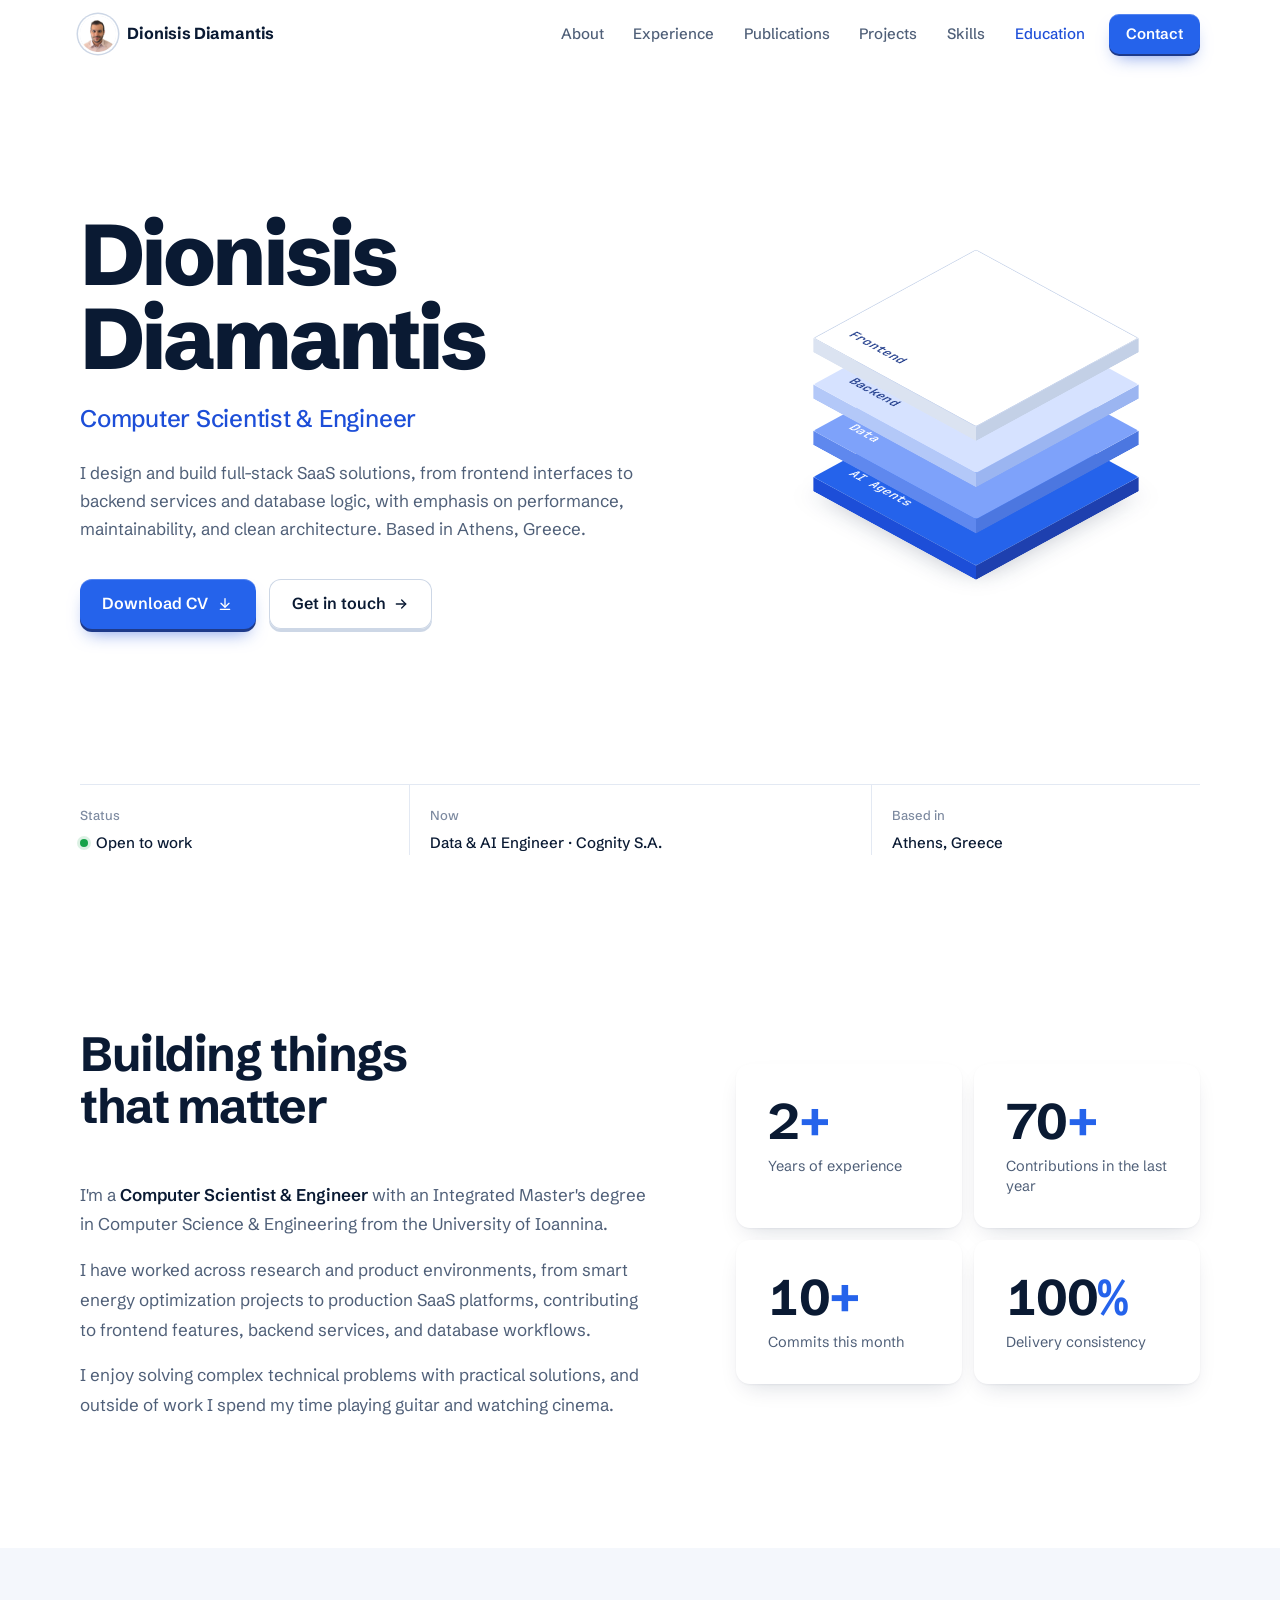
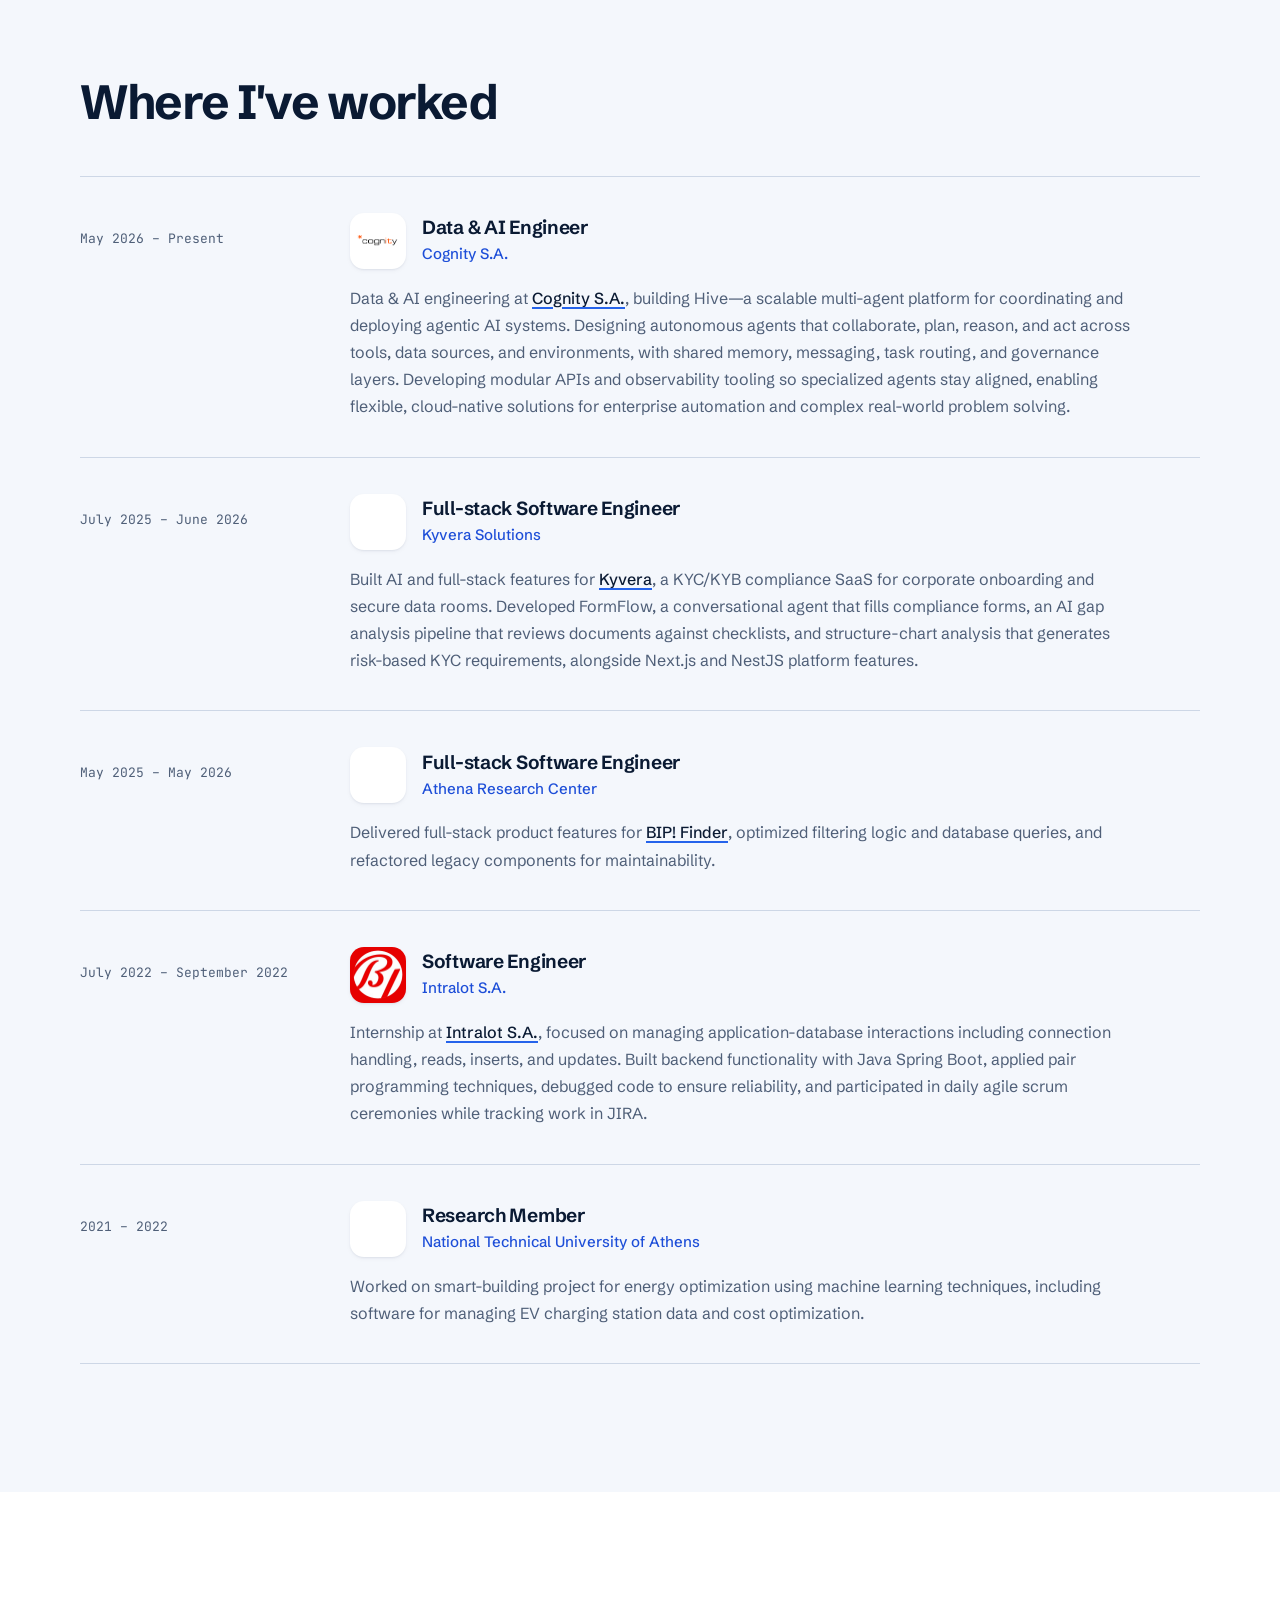
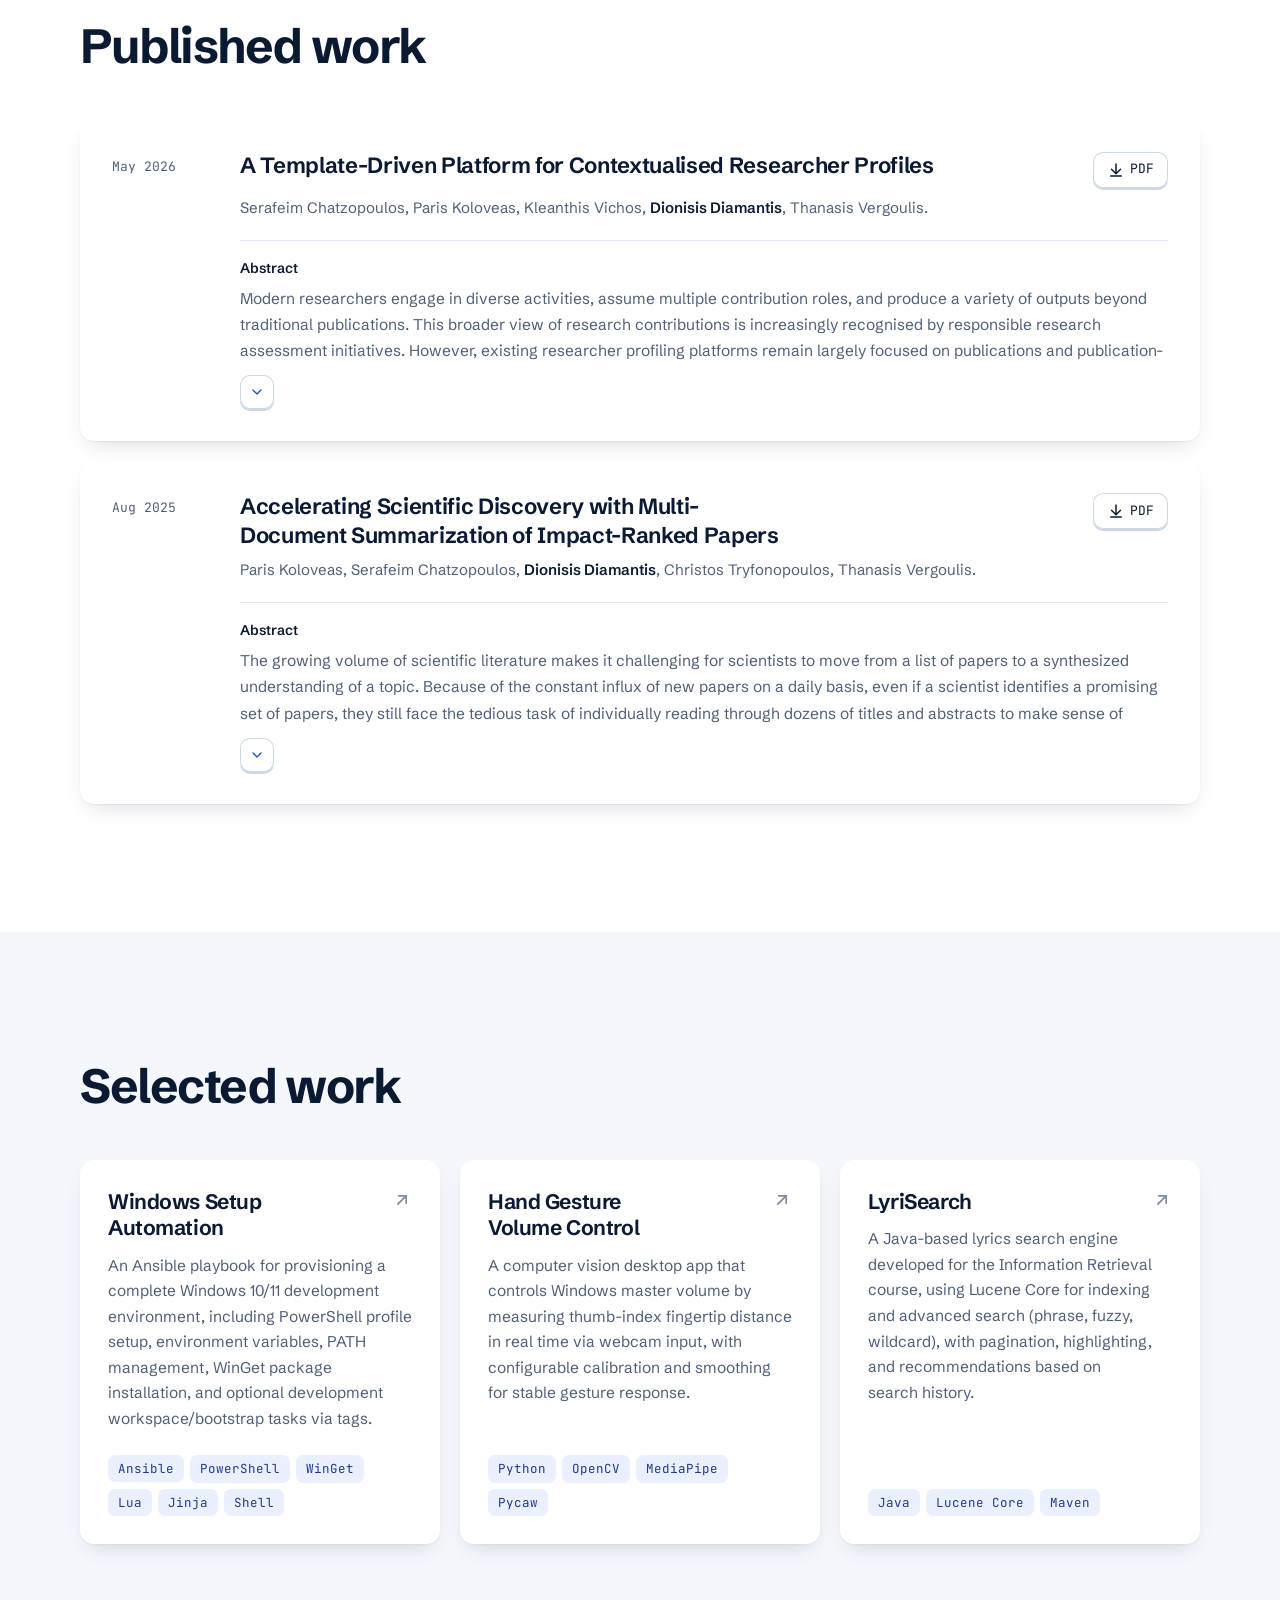
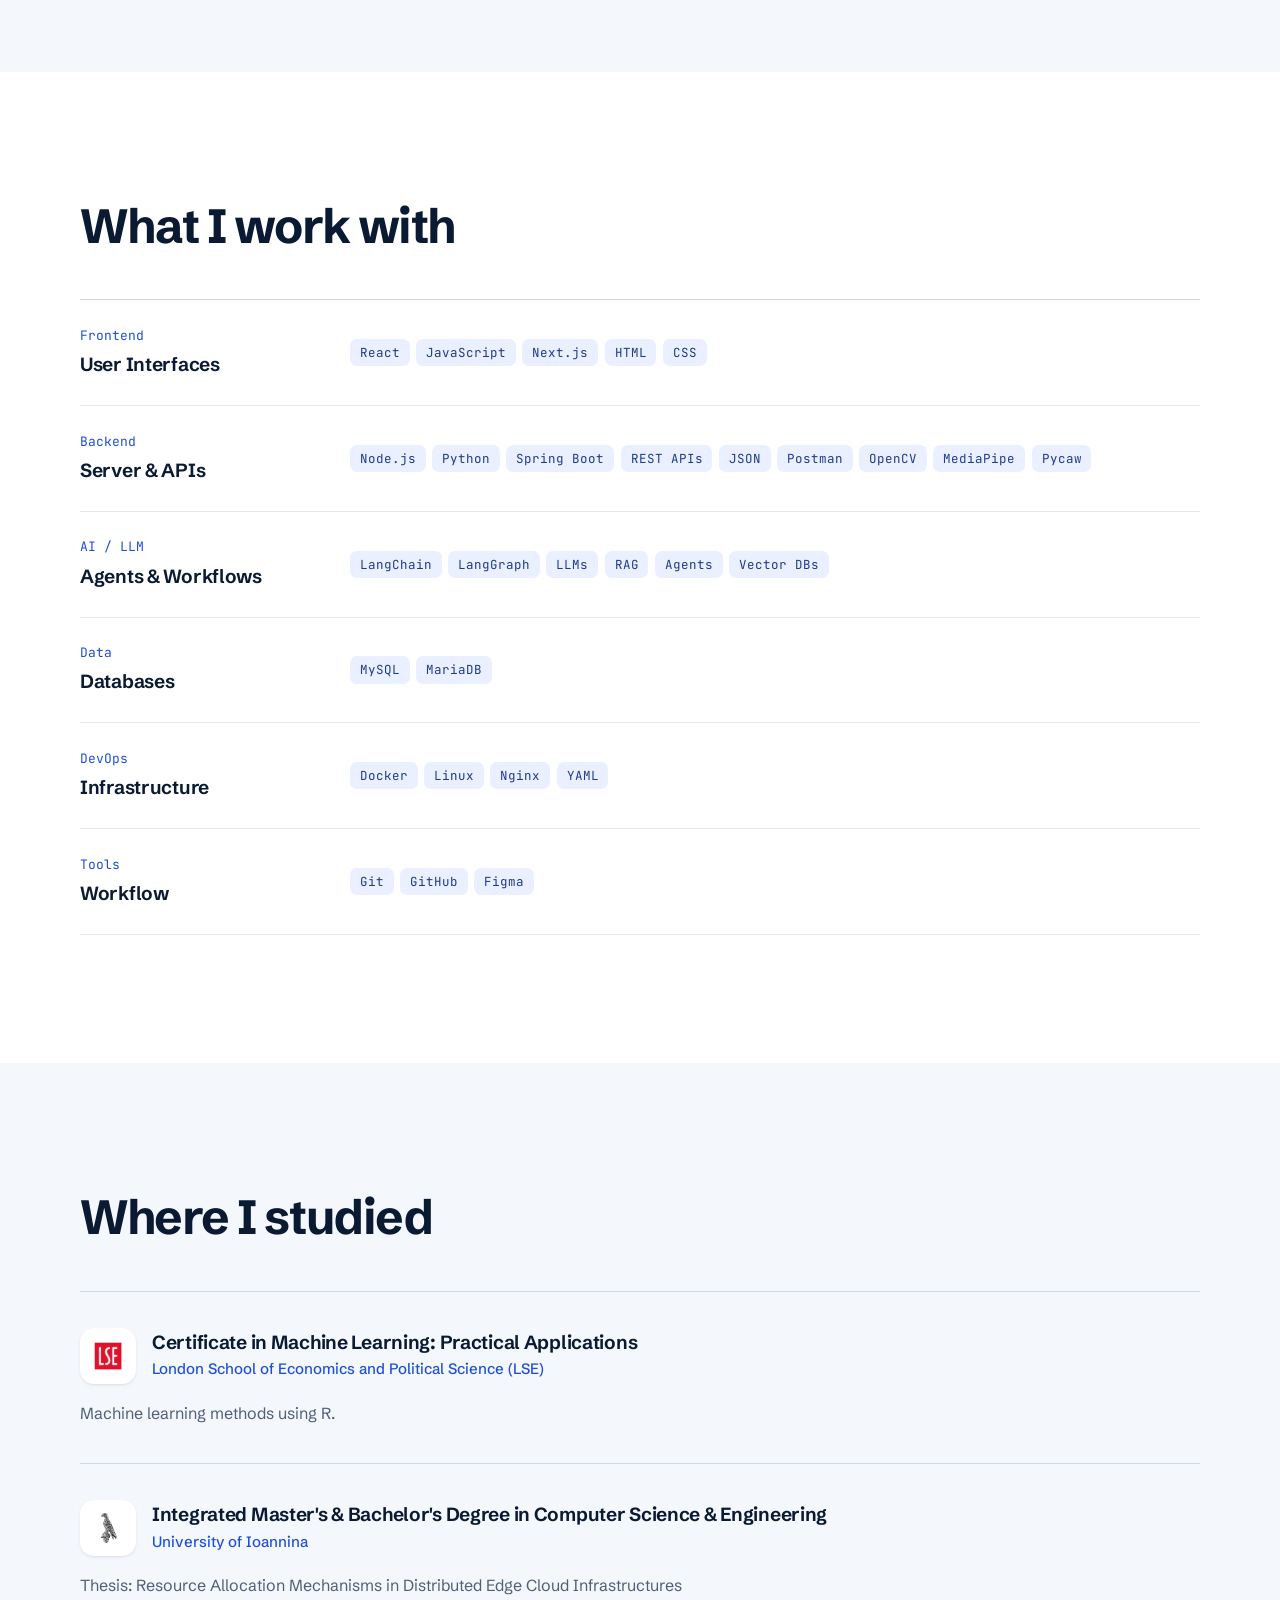
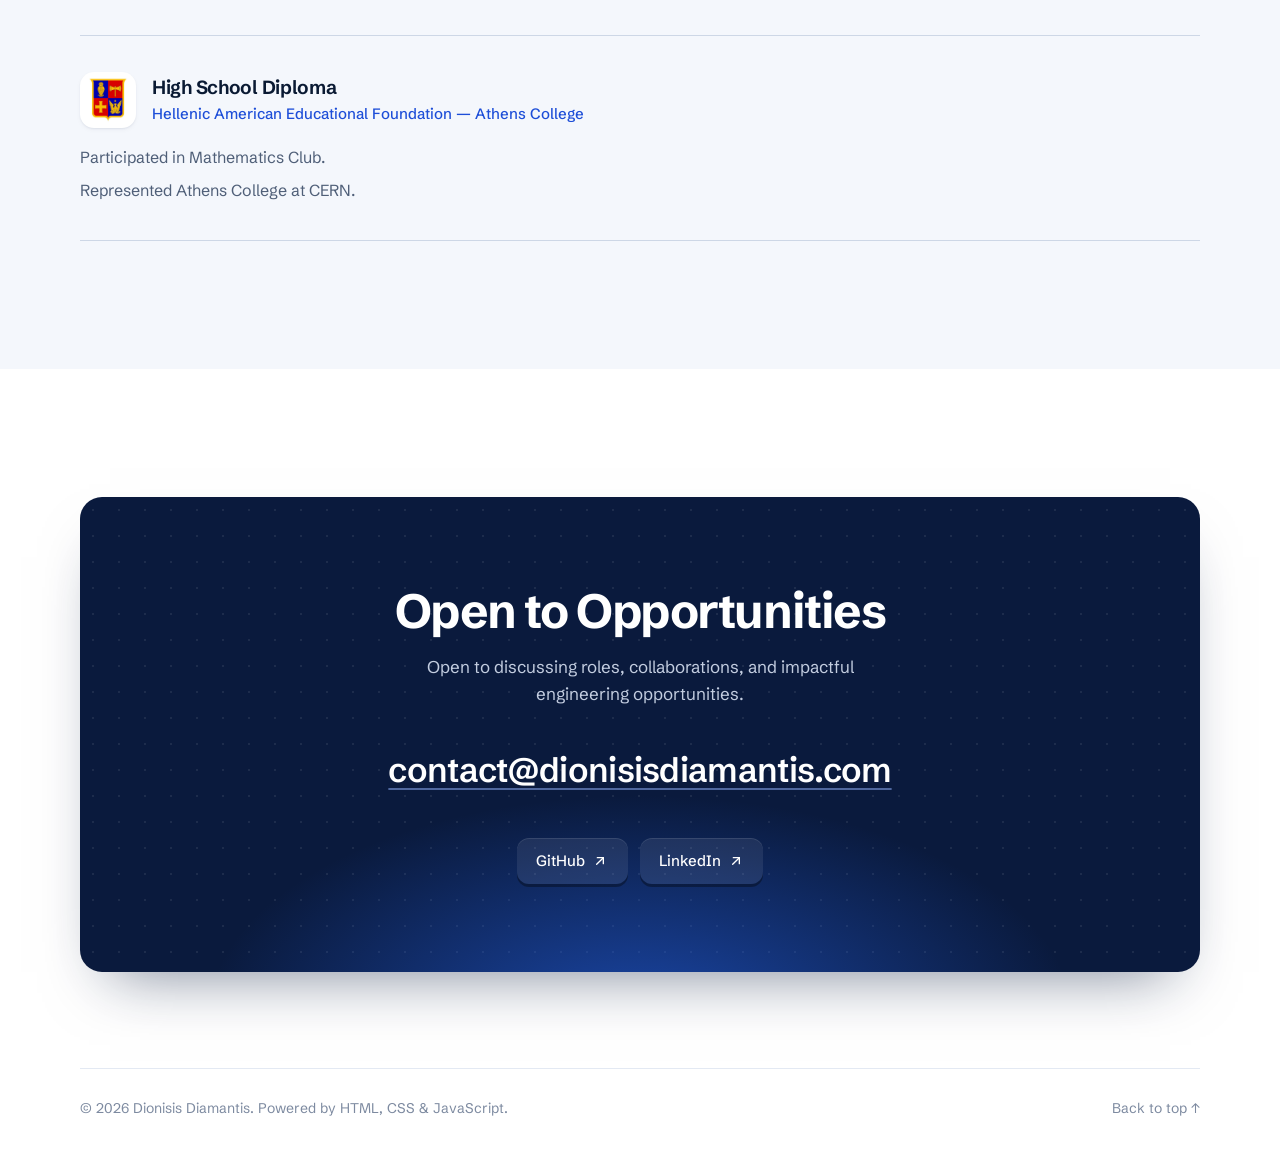
==== index.html @ 0c882123 "Drop the name dot and motto, bring back the contact panel glow. Co-Authored-By: Claude Opus 5.5 <nor" ====
<!DOCTYPE html>
<html lang="en">
<head>
  <meta charset="UTF-8" />
  <meta name="viewport" content="width=device-width, initial-scale=1.0, viewport-fit=cover" />
  <meta name="google-site-verification" content="ur2mMR9b_NcOJcLGrfD8p8n-YWBuxhyLKRSoC2bK8dc" />
  <meta name="theme-color" content="#ffffff" />
  <title>Dionisis Diamantis — Computer Scientist & Engineer</title>
  <link rel="icon" href="/favicon.ico" sizes="any" />
  <link rel="icon" href="/favicon.png" type="image/png" sizes="96x96" />
  <link rel="icon" href="/assets/favicon.svg" type="image/svg+xml" />
  <link rel="icon" href="/assets/favicon-32.png" type="image/png" sizes="32x32" />
  <link rel="icon" href="/assets/favicon-512.png" type="image/png" sizes="512x512" />
  <link rel="apple-touch-icon" href="/assets/favicon-180.png" />
  <link rel="preconnect" href="https://fonts.googleapis.com" />
  <link rel="preconnect" href="https://fonts.gstatic.com" crossorigin />
  <link href="https://fonts.googleapis.com/css2?family=Schibsted+Grotesk:wght@400;500;600;700;800&family=JetBrains+Mono:wght@400;500&display=swap" rel="stylesheet" />
  <link rel="stylesheet" href="./css/styles.css?v=redesign-3" />
  <script>
    document.documentElement.classList.add('js');
    if ('scrollRestoration' in history) history.scrollRestoration = 'manual';
    document.addEventListener('DOMContentLoaded', () => {
      if (window.location.hash) {
        history.replaceState(null, '', window.location.pathname);
      }
      window.scrollTo(0, 0);
    });
  </script>
</head>
<body>

  <nav id="navbar">
    <div class="nav-inner">
      <a class="nav-brand" href="#hero" aria-label="Dionisis Diamantis — home">
        <img src="./assets/images/me.jpeg" alt="" width="36" height="36" decoding="async" />
        <span>Dionisis Diamantis</span>
      </a>
      <button
        type="button"
        class="nav-toggle"
        aria-expanded="false"
        aria-controls="nav-menu"
        aria-label="Open navigation menu"
      >
        <span class="nav-toggle-bar" aria-hidden="true"></span>
        <span class="nav-toggle-bar" aria-hidden="true"></span>
      </button>
      <ul class="nav-links" id="nav-menu">
        <li><a href="#about">About</a></li>
        <li><a href="#experience">Experience</a></li>
        <li><a href="#publications">Publications</a></li>
        <li><a href="#projects">Projects</a></li>
        <li><a href="#skills">Skills</a></li>
        <li><a href="#education">Education</a></li>
        <li class="nav-cta-item"><a class="nav-cta" href="#contact">Contact</a></li>
      </ul>
    </div>
    <button type="button" class="nav-backdrop" aria-label="Close navigation menu" tabindex="-1" aria-hidden="true"></button>
  </nav>

  <main>
    <section id="hero">
      <div class="hero-inner">
        <div class="hero-main">
          <h1 class="hero-name">Dionisis<br>Diamantis</h1>
          <p class="hero-title">Computer Scientist & Engineer</p>
          <p class="hero-desc">I design and build full-stack SaaS solutions, from frontend interfaces to backend services and database logic, with emphasis on performance, maintainability, and clean architecture. Based in Athens, Greece.</p>
          <div class="hero-actions">
            <a
              class="btn btn-primary"
              href="./assets/papers/cv%20Dionysios%20Diamantis.pdf"
              download="Dionisis_Diamantis_CV.pdf"
            >
              Download CV
              <svg width="16" height="16" viewBox="0 0 24 24" fill="none" stroke="currentColor" stroke-width="2" stroke-linecap="round" stroke-linejoin="round" aria-hidden="true"><path d="M12 4v12" /><path d="m6 11 6 6 6-6" /><path d="M5 20h14" /></svg>
            </a>
            <a class="btn btn-ghost" href="#contact">
              Get in touch
              <svg width="16" height="16" viewBox="0 0 24 24" fill="none" stroke="currentColor" stroke-width="2" stroke-linecap="round" stroke-linejoin="round" aria-hidden="true"><path d="M5 12h14" /><path d="m13 6 6 6-6 6" /></svg>
            </a>
          </div>
        </div>

        <div class="stack" aria-hidden="true">
          <div class="stack-scene">
            <div class="stack-ground"></div>
            <div class="slab slab--ai" style="--i: 0"><span>AI Agents</span></div>
            <div class="slab slab--data" style="--i: 1"><span>Data</span></div>
            <div class="slab slab--backend" style="--i: 2"><span>Backend</span></div>
            <div class="slab slab--frontend" style="--i: 3"><span>Frontend</span></div>
          </div>
        </div>
      </div>

      <div class="hero-meta">
        <div class="hero-meta-item">
          <span class="meta-key">Status</span>
          <span class="meta-value"><span class="status-dot" aria-hidden="true"></span>Open to work</span>
        </div>
        <div class="hero-meta-item">
          <span class="meta-key">Now</span>
          <span class="meta-value">Data &amp; AI Engineer · Cognity S.A.</span>
        </div>
        <div class="hero-meta-item">
          <span class="meta-key">Based in</span>
          <span class="meta-value">Athens, Greece</span>
        </div>
      </div>
    </section>

    <section id="about">
      <div class="about-grid">
        <div class="about-copy reveal">
          <header class="section-head">
            <h2 class="section-title">Building things<br>that matter</h2>
          </header>
          <p>I'm a <strong>Computer Scientist & Engineer</strong> with an Integrated Master's degree in Computer Science & Engineering from the University of Ioannina.</p>
          <p>I have worked across research and product environments, from smart energy optimization projects to production SaaS platforms, contributing to frontend features, backend services, and database workflows.</p>
          <p>I enjoy solving complex technical problems with practical solutions, and outside of work I spend my time playing guitar and watching cinema.</p>
        </div>
        <div class="about-stats reveal">
          <div class="stat"><div class="stat-num">2<span>+</span></div><div class="stat-label">Years of experience</div></div>
          <div class="stat"><div class="stat-num" id="github-contributions">70<span>+</span></div><div class="stat-label">Contributions in the last year</div></div>
          <div class="stat"><div class="stat-num" id="github-monthly-commits">10<span>+</span></div><div class="stat-label">Commits this month</div></div>
          <div class="stat"><div class="stat-num">100<span>%</span></div><div class="stat-label">Delivery consistency</div></div>
        </div>
      </div>
    </section>

    <section id="experience">
      <header class="section-head reveal">
        <h2 class="section-title">Where I've worked</h2>
      </header>
      <div class="timeline">
        <article class="exp-item reveal">
          <p class="exp-date">May 2026 – Present</p>
          <div class="exp-body">
            <div class="exp-head">
              <span class="exp-logo"><img src="./assets/images/cognity.png" alt="Cognity S.A. logo" width="56" height="56" decoding="async" /></span>
              <div class="exp-head-text">
                <h3>Data & AI Engineer</h3>
                <p class="company">Cognity S.A.</p>
              </div>
            </div>
            <p>Data & AI engineering at <a class="project-link" href="https://www.cognity.gr" target="_blank" rel="noopener">Cognity S.A.</a>, building Hive—a scalable multi-agent platform for coordinating and deploying agentic AI systems. Designing autonomous agents that collaborate, plan, reason, and act across tools, data sources, and environments, with shared memory, messaging, task routing, and governance layers. Developing modular APIs and observability tooling so specialized agents stay aligned, enabling flexible, cloud-native solutions for enterprise automation and complex real-world problem solving.</p>
          </div>
        </article>
        <article class="exp-item reveal">
          <p class="exp-date">July 2025 – June 2026</p>
          <div class="exp-body">
            <div class="exp-head">
              <span class="exp-logo exp-logo--kyvera"><img src="./assets/images/kyvera.png" alt="Kyvera Solutions logo" width="56" height="56" decoding="async" /></span>
              <div class="exp-head-text">
                <h3>Full-stack Software Engineer</h3>
                <p class="company">Kyvera Solutions</p>
              </div>
            </div>
            <p>Built AI and full-stack features for <a class="project-link" href="https://kyverasolutions.com" target="_blank" rel="noopener">Kyvera</a>, a KYC/KYB compliance SaaS for corporate onboarding and secure data rooms. Developed FormFlow, a conversational agent that fills compliance forms, an AI gap analysis pipeline that reviews documents against checklists, and structure-chart analysis that generates risk-based KYC requirements, alongside Next.js and NestJS platform features.</p>
          </div>
        </article>
        <article class="exp-item reveal">
          <p class="exp-date">May 2025 – May 2026</p>
          <div class="exp-body">
            <div class="exp-head">
              <span class="exp-logo"><img src="./assets/images/athena.png" alt="Athena Research Center logo" width="56" height="56" decoding="async" /></span>
              <div class="exp-head-text">
                <h3>Full-stack Software Engineer</h3>
                <p class="company">Athena Research Center</p>
              </div>
            </div>
            <p>Delivered full-stack product features for <a class="project-link" href="https://bip.imsi.athenarc.gr" target="_blank" rel="noopener">BIP! Finder</a>, optimized filtering logic and database queries, and refactored legacy components for maintainability.</p>
          </div>
        </article>
        <article class="exp-item reveal">
          <p class="exp-date">July 2022 – September 2022</p>
          <div class="exp-body">
            <div class="exp-head">
              <span class="exp-logo exp-logo--intralot"><img src="./assets/images/intralot.jpeg" alt="Intralot S.A. logo" width="56" height="56" decoding="async" /></span>
              <div class="exp-head-text">
                <h3>Software Engineer</h3>
                <p class="company">Intralot S.A.</p>
              </div>
            </div>
            <p>Internship at <a class="project-link" href="https://www.intralot.com" target="_blank" rel="noopener">Intralot S.A.</a>, focused on managing application-database interactions including connection handling, reads, inserts, and updates. Built backend functionality with Java Spring Boot, applied pair programming techniques, debugged code to ensure reliability, and participated in daily agile scrum ceremonies while tracking work in JIRA.</p>
          </div>
        </article>
        <article class="exp-item reveal">
          <p class="exp-date">2021 – 2022</p>
          <div class="exp-body">
            <div class="exp-head">
              <span class="exp-logo exp-logo--ntua"><img src="./assets/images/ntua.webp" alt="National Technical University of Athens logo" width="56" height="56" decoding="async" /></span>
              <div class="exp-head-text">
                <h3>Research Member</h3>
                <p class="company">National Technical University of Athens</p>
              </div>
            </div>
            <p>Worked on smart-building project for energy optimization using machine learning techniques, including software for managing EV charging station data and cost optimization.</p>
          </div>
        </article>
      </div>
    </section>

    <section id="publications">
      <header class="section-head reveal">
        <h2 class="section-title">Published work</h2>
      </header>
      <div class="pub-list">
        <article class="pub-entry reveal">
          <a
            class="pub-entry-link"
            href="https://arxiv.org/abs/2605.14722"
            target="_blank"
            rel="noopener noreferrer"
            aria-label="View on arXiv: A Template-Driven Platform for Contextualised Researcher Profiles"
          ></a>
          <div class="pub-header">
            <p class="pub-date">May 2026</p>
            <div class="pub-main">
              <div class="pub-title-row">
                <h3 class="pub-title">A Template-Driven Platform for Contextualised Researcher Profiles</h3>
                <a
                  class="pub-download"
                  href="./assets/papers/2605.14722v1.pdf"
                  download="2605.14722v1.pdf"
                  aria-label="Download paper PDF"
                >
                  <svg xmlns="http://www.w3.org/2000/svg" width="18" height="18" viewBox="0 0 24 24" fill="none" stroke="currentColor" stroke-width="2" stroke-linecap="round" stroke-linejoin="round" aria-hidden="true"><path d="M12 4v12" /><path d="m6 11 6 6 6-6" /><path d="M5 20h14" /></svg>
                  <span>PDF</span>
                </a>
              </div>
              <p class="pub-authors">
                Serafeim Chatzopoulos, Paris Koloveas, Kleanthis Vichos,
                <strong>Dionisis Diamantis</strong>, Thanasis Vergoulis.
              </p>
              <div class="pub-abstract-wrap is-collapsed">
                <p class="pub-abstract-label">Abstract</p>
                <div class="pub-abstract-panel">
                  <p class="pub-abstract">Modern researchers engage in diverse activities, assume multiple contribution roles, and produce a variety of outputs beyond traditional publications. This broader view of research contributions is increasingly recognised by responsible research assessment initiatives. However, existing researcher profiling platforms remain largely focused on publications and publication-centric indicators, offering limited support for contextualised and multi-dimensional representations of research careers. This paper presents BIP! Scholar, a platform that supports flexible researcher profiling through a template-driven approach. Researchers can create profiles tailored to different presentation or assessment contexts using track-based, narrative-style, or hybrid templates which support the representation of diverse outputs, contribution roles, and broader research activities. The platform also supports research assessment experts who wish to design and evaluate experimental profile templates.</p>
                </div>
                <button type="button" class="pub-abstract-toggle" aria-expanded="false" aria-label="Show full abstract" hidden>
                  <svg xmlns="http://www.w3.org/2000/svg" width="16" height="16" viewBox="0 0 24 24" fill="none" stroke="currentColor" stroke-width="2" stroke-linecap="round" stroke-linejoin="round" aria-hidden="true"><polyline points="6 9 12 15 18 9" /></svg>
                </button>
              </div>
            </div>
          </div>
        </article>

        <article class="pub-entry reveal">
          <a
            class="pub-entry-link"
            href="https://arxiv.org/abs/2508.03962"
            target="_blank"
            rel="noopener noreferrer"
            aria-label="View on arXiv: Accelerating Scientific Discovery with Multi-Document Summarization of Impact-Ranked Papers"
          ></a>
          <div class="pub-header">
            <p class="pub-date">Aug 2025</p>
            <div class="pub-main">
              <div class="pub-title-row">
                <h3 class="pub-title">Accelerating Scientific Discovery with Multi-Document Summarization of Impact-Ranked Papers</h3>
                <a
                  class="pub-download"
                  href="./assets/papers/2508.03962v1.pdf"
                  download="2508.03962v1.pdf"
                  aria-label="Download paper PDF"
                >
                  <svg xmlns="http://www.w3.org/2000/svg" width="18" height="18" viewBox="0 0 24 24" fill="none" stroke="currentColor" stroke-width="2" stroke-linecap="round" stroke-linejoin="round" aria-hidden="true"><path d="M12 4v12" /><path d="m6 11 6 6 6-6" /><path d="M5 20h14" /></svg>
                  <span>PDF</span>
                </a>
              </div>
              <p class="pub-authors">
                Paris Koloveas, Serafeim Chatzopoulos,
                <strong>Dionisis Diamantis</strong>, Christos Tryfonopoulos, Thanasis Vergoulis.
              </p>
              <div class="pub-abstract-wrap is-collapsed">
                <p class="pub-abstract-label">Abstract</p>
                <div class="pub-abstract-panel">
                  <p class="pub-abstract">The growing volume of scientific literature makes it challenging for scientists to move from a list of papers to a synthesized understanding of a topic. Because of the constant influx of new papers on a daily basis, even if a scientist identifies a promising set of papers, they still face the tedious task of individually reading through dozens of titles and abstracts to make sense of occasionally conflicting findings. To address this critical bottleneck in the research workflow, we introduce a summarization feature to BIP! Finder, a scholarly search engine that ranks literature based on distinct impact aspects like popularity and influence. Our approach enables users to generate two types of summaries from top-ranked search results: a concise summary for an instantaneous at-a-glance comprehension and a more comprehensive literature review-style summary for greater, better-organized comprehension. This ability dynamically leverages BIP! Finder's already existing impact-based ranking and filtering features to generate context-sensitive, synthesized narratives that can significantly accelerate literature discovery and comprehension.</p>
                </div>
                <button type="button" class="pub-abstract-toggle" aria-expanded="false" aria-label="Show full abstract" hidden>
                  <svg xmlns="http://www.w3.org/2000/svg" width="16" height="16" viewBox="0 0 24 24" fill="none" stroke="currentColor" stroke-width="2" stroke-linecap="round" stroke-linejoin="round" aria-hidden="true"><polyline points="6 9 12 15 18 9" /></svg>
                </button>
              </div>
            </div>
          </div>
        </article>
      </div>
    </section>

    <section id="projects">
      <header class="section-head reveal">
        <h2 class="section-title">Selected work</h2>
      </header>
      <div class="card-grid reveal">
        <a class="project-card" data-tilt href="https://github.com/dionisisdiamantis/windows-setup-main" target="_blank" rel="noopener noreferrer" aria-label="Windows Setup Automation on GitHub">
          <div class="card-head"><h3>Windows Setup Automation</h3><svg class="card-arrow" width="20" height="20" viewBox="0 0 24 24" fill="none" stroke="currentColor" stroke-width="2" stroke-linecap="round" stroke-linejoin="round" aria-hidden="true"><path d="M7 17 17 7" /><path d="M8 7h9v9" /></svg></div>
          <p>An Ansible playbook for provisioning a complete Windows 10/11 development environment, including PowerShell profile setup, environment variables, PATH management, WinGet package installation, and optional development workspace/bootstrap tasks via tags.</p>
          <div class="tags"><span class="tag">Ansible</span><span class="tag">PowerShell</span><span class="tag">WinGet</span><span class="tag">Lua</span><span class="tag">Jinja</span><span class="tag">Shell</span></div>
        </a>
        <a class="project-card" data-tilt href="https://github.com/dionisisdiamantis/cv-hand-gesture-volume-control" target="_blank" rel="noopener noreferrer" aria-label="Hand Gesture Volume Control on GitHub">
          <div class="card-head"><h3>Hand Gesture Volume Control</h3><svg class="card-arrow" width="20" height="20" viewBox="0 0 24 24" fill="none" stroke="currentColor" stroke-width="2" stroke-linecap="round" stroke-linejoin="round" aria-hidden="true"><path d="M7 17 17 7" /><path d="M8 7h9v9" /></svg></div>
          <p>A computer vision desktop app that controls Windows master volume by measuring thumb-index fingertip distance in real time via webcam input, with configurable calibration and smoothing for stable gesture response.</p>
          <div class="tags"><span class="tag">Python</span><span class="tag">OpenCV</span><span class="tag">MediaPipe</span><span class="tag">Pycaw</span></div>
        </a>
        <a class="project-card" data-tilt href="https://github.com/dionisisdiamantis/LyriSearch-Lucene" target="_blank" rel="noopener noreferrer" aria-label="LyriSearch on GitHub">
          <div class="card-head"><h3>LyriSearch</h3><svg class="card-arrow" width="20" height="20" viewBox="0 0 24 24" fill="none" stroke="currentColor" stroke-width="2" stroke-linecap="round" stroke-linejoin="round" aria-hidden="true"><path d="M7 17 17 7" /><path d="M8 7h9v9" /></svg></div>
          <p>A Java-based lyrics search engine developed for the Information Retrieval course, using Lucene Core for indexing and advanced search (phrase, fuzzy, wildcard), with pagination, highlighting, and recommendations based on search history.</p>
          <div class="tags"><span class="tag">Java</span><span class="tag">Lucene Core</span><span class="tag">Maven</span></div>
        </a>
      </div>
    </section>

    <section id="skills">
      <header class="section-head reveal">
        <h2 class="section-title">What I work with</h2>
      </header>
      <div class="skills-grid">
        <div class="skill-card reveal">
          <p class="skill-label">Frontend</p>
          <h3>User Interfaces</h3>
          <div class="tags"><span class="tag">React</span><span class="tag">JavaScript</span><span class="tag">Next.js</span><span class="tag">HTML</span><span class="tag">CSS</span></div>
        </div>
        <div class="skill-card reveal">
          <p class="skill-label">Backend</p>
          <h3>Server & APIs</h3>
          <div class="tags"><span class="tag">Node.js</span><span class="tag">Python</span><span class="tag">Spring Boot</span><span class="tag">REST APIs</span><span class="tag">JSON</span><span class="tag">Postman</span><span class="tag">OpenCV</span><span class="tag">MediaPipe</span><span class="tag">Pycaw</span></div>
        </div>
        <div class="skill-card reveal">
          <p class="skill-label">AI / LLM</p>
          <h3>Agents & Workflows</h3>
          <div class="tags"><span class="tag">LangChain</span><span class="tag">LangGraph</span><span class="tag">LLMs</span><span class="tag">RAG</span><span class="tag">Agents</span><span class="tag">Vector DBs</span></div>
        </div>
        <div class="skill-card reveal">
          <p class="skill-label">Data</p>
          <h3>Databases</h3>
          <div class="tags"><span class="tag">MySQL</span><span class="tag">MariaDB</span></div>
        </div>
        <div class="skill-card reveal">
          <p class="skill-label">DevOps</p>
          <h3>Infrastructure</h3>
          <div class="tags"><span class="tag">Docker</span><span class="tag">Linux</span><span class="tag">Nginx</span><span class="tag">YAML</span></div>
        </div>
        <div class="skill-card reveal">
          <p class="skill-label">Tools</p>
          <h3>Workflow</h3>
          <div class="tags"><span class="tag">Git</span><span class="tag">GitHub</span><span class="tag">Figma</span></div>
        </div>
      </div>
    </section>

    <section id="education">
      <header class="section-head reveal">
        <h2 class="section-title">Where I studied</h2>
      </header>
      <div class="timeline timeline--plain">
        <article class="exp-item reveal">
          <div class="exp-body">
            <div class="exp-head">
              <span class="exp-logo"><img src="./assets/images/lse.jpg" alt="London School of Economics and Political Science logo" width="56" height="56" decoding="async" /></span>
              <div class="exp-head-text">
                <h3>Certificate in Machine Learning: Practical Applications</h3>
                <p class="company">London School of Economics and Political Science (LSE)</p>
              </div>
            </div>
            <p>Machine learning methods using R.</p>
          </div>
        </article>
        <article class="exp-item reveal">
          <div class="exp-body">
            <div class="exp-head">
              <span class="exp-logo"><img src="./assets/images/πανεπιστημιο%20ιωαννινων.jpg" alt="University of Ioannina logo" width="56" height="56" decoding="async" /></span>
              <div class="exp-head-text">
                <h3>Integrated Master's &amp; Bachelor's Degree in Computer Science &amp; Engineering</h3>
                <p class="company">University of Ioannina</p>
              </div>
            </div>
            <p>Thesis: Resource Allocation Mechanisms in Distributed Edge Cloud Infrastructures</p>
          </div>
        </article>
        <article class="exp-item reveal">
          <div class="exp-body">
            <div class="exp-head">
              <span class="exp-logo"><img src="./assets/images/athens%20colege.jpg" alt="Athens College logo" width="56" height="56" decoding="async" /></span>
              <div class="exp-head-text">
                <h3>High School Diploma</h3>
                <p class="company">Hellenic American Educational Foundation — Athens College</p>
              </div>
            </div>
            <p>Participated in Mathematics Club.</p>
            <p>Represented Athens College at CERN.</p>
          </div>
        </article>
      </div>
    </section>

    <section id="contact">
      <div class="contact-panel reveal">
        <div class="contact-glow" aria-hidden="true"></div>
        <h2 class="section-title">Open to Opportunities</h2>
        <p class="contact-sub">Open to discussing roles, collaborations, and impactful engineering opportunities.</p>
        <a class="contact-email" href="mailto:contact@dionisisdiamantis.com">contact@dionisisdiamantis.com</a>
        <div class="social-links">
          <a class="social-link" href="https://github.com/dionisisdiamantis" target="_blank" rel="noopener">
            GitHub
            <svg width="16" height="16" viewBox="0 0 24 24" fill="none" stroke="currentColor" stroke-width="2" stroke-linecap="round" stroke-linejoin="round" aria-hidden="true"><path d="M7 17 17 7" /><path d="M8 7h9v9" /></svg>
          </a>
          <a class="social-link" href="https://www.linkedin.com/in/dionisis-diamantis/" target="_blank" rel="noopener">
            LinkedIn
            <svg width="16" height="16" viewBox="0 0 24 24" fill="none" stroke="currentColor" stroke-width="2" stroke-linecap="round" stroke-linejoin="round" aria-hidden="true"><path d="M7 17 17 7" /><path d="M8 7h9v9" /></svg>
          </a>
        </div>
      </div>
    </section>
  </main>

  <footer>
    <div class="footer-inner">
      <span class="footer-copy">© <span id="current-year">2026</span> Dionisis Diamantis. Powered by HTML, CSS & JavaScript.</span>
      <a class="footer-back" href="#hero">Back to top ↑</a>
    </div>
  </footer>

  <script src="./js/script.js?v=redesign-3"></script>
</body>
</html>
---- css/styles.css ----
*, *::before, *::after { box-sizing: border-box; margin: 0; padding: 0; }

:root {
  --bg: #ffffff;
  --surface: #f4f7fc;
  --line: #e3e9f3;
  --line-strong: #cdd7e6;
  --text: #0a1a33;
  --muted: #4f5f78;
  --faint: #7d8aa0;
  --accent: #2563eb;
  --accent-ink: #1d4ed8;
  --accent-deep: #1e3a8a;
  --accent-soft: #eaf0ff;
  --navy: #0a1a3d;

  /* elevation, tinted toward navy so shadows match the palette */
  --shadow-1: 0 1px 2px rgba(10, 26, 61, 0.06), 0 2px 6px -2px rgba(10, 26, 61, 0.08);
  --shadow-2: 0 1px 2px rgba(10, 26, 61, 0.05), 0 10px 24px -10px rgba(10, 26, 61, 0.18);
  --shadow-3: 0 2px 4px rgba(10, 26, 61, 0.05), 0 28px 48px -20px rgba(29, 78, 216, 0.32);

  --font-main: 'Schibsted Grotesk', system-ui, -apple-system, 'Segoe UI', sans-serif;
  --font-mono: 'JetBrains Mono', ui-monospace, SFMono-Regular, Menlo, Consolas, monospace;

  --max: 1120px;
  --gutter: clamp(1.25rem, 5vw, 3rem);
  --nav-h: 68px;
  --radius: 14px;
  --ease: cubic-bezier(0.22, 1, 0.36, 1);
}

html {
  scroll-behavior: smooth;
  scroll-padding-top: calc(var(--nav-h) + 1.5rem);
  -webkit-text-size-adjust: 100%;
}

body {
  background: var(--bg);
  color: var(--text);
  font-family: var(--font-main);
  font-size: 17px;
  line-height: 1.6;
  -webkit-font-smoothing: antialiased;
  overflow-x: clip;
}

img { display: block; max-width: 100%; }
a { color: inherit; }
h1, h2, h3 { text-wrap: balance; }
p { text-wrap: pretty; }
::selection { background: var(--accent); color: #fff; }

:focus-visible {
  outline: 2px solid var(--accent);
  outline-offset: 3px;
  border-radius: 6px;
}

.mono { font-family: var(--font-mono); }

/* ---------- NAV ---------- */
nav {
  position: fixed;
  inset: 0 0 auto 0;
  z-index: 100;
  height: var(--nav-h);
  padding: 0 var(--gutter);
  padding-top: env(safe-area-inset-top);
  box-sizing: content-box;
  display: flex;
  align-items: center;
  justify-content: center;
  border-bottom: 1px solid transparent;
  transition: background 0.3s, border-color 0.3s;
}
nav.scrolled,
nav.nav-open {
  background: rgba(255, 255, 255, 0.94);
  border-color: var(--line);
}
.nav-inner {
  width: min(100%, var(--max));
  display: flex;
  align-items: center;
  justify-content: space-between;
  gap: 2rem;
}
.nav-brand {
  display: inline-flex;
  align-items: center;
  gap: 0.7rem;
  text-decoration: none;
  font-weight: 700;
  font-size: 16px;
  letter-spacing: -0.01em;
  color: var(--text);
  flex-shrink: 0;
  position: relative;
  z-index: 102;
}
.nav-brand img {
  width: 36px;
  height: 36px;
  border-radius: 50%;
  object-fit: cover;
  box-shadow: 0 0 0 2px var(--bg), 0 0 0 3.5px var(--line-strong);
  transition: box-shadow 0.25s;
}
.nav-brand:hover img { box-shadow: 0 0 0 2px var(--bg), 0 0 0 3.5px var(--accent); }

.nav-links {
  display: flex;
  align-items: center;
  gap: 0.25rem;
  list-style: none;
}
.nav-links a {
  display: inline-block;
  padding: 0.45rem 0.8rem;
  border-radius: 999px;
  font-size: 15px;
  font-weight: 500;
  color: var(--muted);
  text-decoration: none;
  transition: color 0.2s, background 0.2s;
}
.nav-links a:hover { color: var(--text); background: var(--surface); }
.nav-links a[aria-current="true"] { color: var(--accent-ink); }
.nav-cta-item { margin-left: 0.5rem; }

.nav-toggle {
  display: none;
  position: relative;
  z-index: 102;
  width: 44px;
  height: 44px;
  margin-right: -0.6rem;
  border: 0;
  background: transparent;
  cursor: pointer;
  border-radius: 999px;
}
.nav-toggle-bar {
  position: absolute;
  left: 50%;
  width: 20px;
  height: 2px;
  margin-left: -10px;
  border-radius: 2px;
  background: var(--text);
  transition: transform 0.3s var(--ease), top 0.3s var(--ease);
}
.nav-toggle-bar:nth-child(1) { top: 18px; }
.nav-toggle-bar:nth-child(2) { top: 25px; }
nav.nav-open .nav-toggle-bar:nth-child(1) { top: 21.5px; transform: rotate(45deg); }
nav.nav-open .nav-toggle-bar:nth-child(2) { top: 21.5px; transform: rotate(-45deg); }

.nav-backdrop {
  position: fixed;
  top: calc(var(--nav-h) + env(safe-area-inset-top));
  left: 0;
  right: 0;
  height: 100vh;
  z-index: 99;
  border: 0;
  background: rgba(10, 26, 61, 0.2);
  opacity: 0;
  visibility: hidden;
  pointer-events: none;
  transition: opacity 0.3s, visibility 0.3s;
}

/* ---------- BUTTONS (tactile: a solid bottom edge that presses in) ---------- */
.btn,
.nav-links a.nav-cta {
  --edge: 3px;
  position: relative;
  display: inline-flex;
  align-items: center;
  justify-content: center;
  gap: 0.55rem;
  border-radius: 12px;
  font-weight: 600;
  text-decoration: none;
  transform: translateY(0);
  transition: transform 0.12s var(--ease), box-shadow 0.12s var(--ease), background 0.2s, color 0.2s;
}
.btn { height: 50px; padding: 0 1.4rem; font-size: 16px; }
.btn svg { transition: transform 0.25s var(--ease); }
.btn:active,
.nav-links a.nav-cta:active { transform: translateY(var(--edge)); }

.btn-primary,
.nav-links a.nav-cta {
  background: var(--accent);
  color: #fff;
  box-shadow:
    inset 0 1px 0 rgba(255, 255, 255, 0.22),
    0 var(--edge) 0 var(--accent-deep),
    0 calc(var(--edge) + 8px) 18px -8px rgba(29, 78, 216, 0.6);
}
.btn-primary:hover,
.nav-links a.nav-cta:hover { background: #2f6df0; color: #fff; }
.btn-primary:active,
.nav-links a.nav-cta:active {
  box-shadow: inset 0 1px 0 rgba(255, 255, 255, 0.22), 0 0 0 var(--accent-deep);
}
.btn-primary:hover svg { transform: translateY(2px); }

.btn-ghost {
  background: var(--bg);
  color: var(--text);
  box-shadow:
    inset 0 0 0 1px var(--line-strong),
    0 var(--edge) 0 var(--line-strong);
}
.btn-ghost:hover { background: var(--surface); }
.btn-ghost:hover svg { transform: translateX(3px); }
.btn-ghost:active { box-shadow: inset 0 0 0 1px var(--line-strong), 0 0 0 var(--line-strong); }

.nav-links a.nav-cta {
  --edge: 2px;
  padding: 0.5rem 1.05rem;
  font-size: 15px;
  border-radius: 10px;
}

/* ---------- LAYOUT ---------- */
section {
  padding: clamp(5rem, 10vw, 8rem) var(--gutter);
}
section > * {
  width: min(100%, var(--max));
  margin-inline: auto;
}

.section-head { margin-bottom: clamp(2.25rem, 4vw, 3rem); }
.section-title {
  font-size: clamp(32px, 4.6vw, 48px);
  line-height: 1.08;
  letter-spacing: -0.03em;
  font-weight: 700;
  color: var(--text);
}

/* ---------- HERO ---------- */
#hero {
  position: relative;
  min-height: 100vh;
  min-height: 100svh;
  display: flex;
  flex-direction: column;
  justify-content: center;
  padding-top: calc(var(--nav-h) + clamp(2rem, 6vh, 4rem));
  padding-bottom: clamp(2rem, 5vh, 3rem);
  overflow: hidden;
}
.hero-inner {
  display: grid;
  grid-template-columns: minmax(0, 1.15fr) minmax(0, 0.85fr);
  align-items: center;
  gap: clamp(2rem, 5vw, 4rem);
  flex: 1;
}
.hero-main { min-width: 0; }

.hero-name {
  font-size: clamp(46px, 7.4vw, 86px);
  line-height: 0.98;
  letter-spacing: -0.045em;
  font-weight: 800;
  color: var(--text);
  margin-bottom: 1.25rem;
}
.hero-title {
  font-size: clamp(19px, 2.2vw, 24px);
  font-weight: 500;
  letter-spacing: -0.01em;
  color: var(--accent-ink);
  margin-bottom: 1.25rem;
}
.hero-desc {
  max-width: 34em;
  font-size: 17px;
  line-height: 1.65;
  color: var(--muted);
  margin-bottom: 2.25rem;
}
.hero-actions {
  display: flex;
  flex-wrap: wrap;
  align-items: center;
  gap: 0.85rem;
  padding-bottom: 3px;
}

/* 3D layer stack: four slabs with real side faces, in an isometric view */
.stack {
  --w: clamp(150px, 19vw, 230px);
  --t: calc(var(--w) * 0.075);
  --gap: calc(var(--w) * 0.24);
  --tilt-x: 0deg;
  --tilt-z: 0deg;
  justify-self: center;
  width: 100%;
  aspect-ratio: 1 / 1.05;
  display: grid;
  place-items: center;
  padding-top: calc(var(--gap) * 2);
}
.stack-scene {
  position: relative;
  width: var(--w);
  height: var(--w);
  transform-style: preserve-3d;
  transform: rotateX(calc(57deg + var(--tilt-x))) rotateZ(calc(45deg + var(--tilt-z)));
  transition: transform 0.5s var(--ease);
}
.stack-ground {
  position: absolute;
  inset: 4%;
  border-radius: 12px;
  background: rgba(10, 26, 61, 0.28);
  filter: blur(18px);
  transform: translateZ(calc(var(--t) * -1 - 6px));
}
.slab {
  position: absolute;
  inset: 0;
  border-radius: 3px;
  transform-style: preserve-3d;
  transform: translateZ(calc(var(--i) * var(--gap)));
  animation: float 7s ease-in-out infinite;
  animation-delay: calc(var(--i) * -0.6s);
}
/* front-left and front-right faces, folded down from the two edges nearest the viewer */
.slab::before,
.slab::after {
  content: '';
  position: absolute;
}
.slab::before {
  left: 0;
  top: 100%;
  width: 100%;
  height: var(--t);
  transform-origin: top;
  transform: rotateX(-90deg);
  background: var(--side-a);
}
.slab::after {
  left: 100%;
  top: 0;
  width: var(--t);
  height: 100%;
  transform-origin: left;
  transform: rotateY(90deg);
  background: var(--side-b);
}
.slab span {
  position: absolute;
  left: 9%;
  bottom: 9%;
  font-family: var(--font-mono);
  font-size: calc(var(--w) * 0.068);
  font-weight: 500;
  letter-spacing: 0.02em;
  color: var(--label, var(--accent-deep));
}
.slab--frontend {
  background: #ffffff;
  box-shadow: inset 0 0 0 1px #c9d5ea;
  --side-a: #dbe3f1;
  --side-b: #c3d0e6;
}
.slab--backend { background: #d6e2ff; --side-a: #b3c8f8; --side-b: #9bb5f1; }
.slab--data { background: #7ea2fa; --side-a: #5f88ee; --side-b: #4c77e0; --label: #fff; }
.slab--ai { background: #2563eb; --side-a: #1d4ed8; --side-b: #1e40af; --label: #fff; }

@keyframes float {
  0%, 100% { transform: translateZ(calc(var(--i) * var(--gap))); }
  50% { transform: translateZ(calc(var(--i) * var(--gap) * 1.12 + 4px)); }
}

.hero-meta {
  display: grid;
  grid-template-columns: minmax(0, 1fr) minmax(0, 1.4fr) minmax(0, 1fr);
  margin-top: clamp(3rem, 7vh, 4.5rem);
  border-top: 1px solid var(--line);
}
.hero-meta-item {
  display: flex;
  flex-direction: column;
  gap: 0.3rem;
  padding: 1.25rem 1.25rem 0 0;
  min-width: 0;
}
.hero-meta-item + .hero-meta-item { padding-left: 1.25rem; border-left: 1px solid var(--line); }
.meta-key {
  font-size: 13px;
  font-weight: 500;
  color: var(--faint);
}
.meta-value {
  display: inline-flex;
  align-items: center;
  gap: 0.5rem;
  font-size: 15px;
  font-weight: 500;
  color: var(--text);
}
.meta-value.mono { font-size: 14px; font-weight: 400; color: var(--accent-ink); }
.status-dot {
  width: 8px;
  height: 8px;
  border-radius: 50%;
  background: #16a34a;
  box-shadow: 0 0 0 3px rgba(22, 163, 74, 0.15);
}

/* ---------- ABOUT ---------- */
.about-grid {
  display: grid;
  grid-template-columns: minmax(0, 1.1fr) minmax(0, 0.9fr);
  gap: clamp(3rem, 7vw, 6rem);
  align-items: center;
}
.about-copy p {
  color: var(--muted);
  font-size: 17px;
  line-height: 1.75;
  max-width: 34em;
}
.about-copy p + p { margin-top: 1rem; }
.about-copy p strong { color: var(--text); font-weight: 600; }

.about-stats {
  display: grid;
  grid-template-columns: repeat(2, minmax(0, 1fr));
  gap: 0.75rem;
}
.stat {
  padding: clamp(1.4rem, 2.6vw, 2rem);
  min-width: 0;
  border-radius: var(--radius);
  background: var(--bg);
  box-shadow: var(--shadow-2);
}
.stat-num {
  font-size: clamp(36px, 4.6vw, 50px);
  font-weight: 700;
  line-height: 1;
  letter-spacing: -0.035em;
  color: var(--text);
  margin-bottom: 0.6rem;
  font-variant-numeric: tabular-nums;
}
.stat-num span { color: var(--accent); }
.stat-label { font-size: 14.5px; line-height: 1.4; color: var(--muted); }

/* ---------- EXPERIENCE / EDUCATION ---------- */
#experience,
#education { background: var(--surface); }

.exp-item {
  display: grid;
  grid-template-columns: 230px minmax(0, 1fr);
  gap: 2.5rem;
  padding: 2.25rem 0;
  border-top: 1px solid var(--line-strong);
}
.exp-item:last-child { border-bottom: 1px solid var(--line-strong); }
.timeline--plain .exp-item { grid-template-columns: minmax(0, 1fr); }
.exp-date {
  padding-top: 1rem;
  font-family: var(--font-mono);
  font-size: 13px;
  color: var(--muted);
}
.exp-body { max-width: 46em; min-width: 0; }
.exp-head {
  display: flex;
  align-items: center;
  gap: 1rem;
  margin-bottom: 1rem;
}
.exp-logo {
  flex-shrink: 0;
  width: 56px;
  height: 56px;
  border-radius: 14px;
  background: #fff;
  box-shadow: var(--shadow-1);
  display: grid;
  place-items: center;
  overflow: hidden;
}
.exp-logo img {
  width: 82%;
  height: 82%;
  object-fit: contain;
}
.exp-logo--kyvera img,
.exp-logo--ntua img { width: 100%; height: 100%; }
.exp-logo--intralot { background: #e60000; }
.exp-logo--intralot img { width: 88%; height: 88%; border-radius: 50%; }
.exp-head-text { min-width: 0; }
.exp-body h3 {
  font-size: 19px;
  font-weight: 650;
  letter-spacing: -0.015em;
  line-height: 1.3;
  color: var(--text);
}
.exp-body .company {
  margin-top: 0.15rem;
  font-size: 15px;
  font-weight: 500;
  color: var(--accent-ink);
}
.exp-body > p {
  font-size: 16px;
  line-height: 1.7;
  color: var(--muted);
}
.exp-body > p + p { margin-top: 0.35rem; }
.project-link {
  color: var(--text);
  font-weight: 500;
  text-decoration: underline;
  text-decoration-color: var(--accent);
  text-decoration-thickness: 1.5px;
  text-underline-offset: 3px;
  transition: color 0.2s;
}
.project-link:hover { color: var(--accent-ink); }

/* ---------- PUBLICATIONS ---------- */
.pub-list { display: grid; gap: 1.25rem; }
.pub-entry {
  position: relative;
  padding: clamp(1.5rem, 3vw, 2rem);
  border-radius: var(--radius);
  background: var(--bg);
  box-shadow: var(--shadow-2);
  transition: box-shadow 0.3s var(--ease), transform 0.3s var(--ease);
}
.pub-entry:hover { box-shadow: var(--shadow-3); transform: translateY(-2px); }
.pub-entry-link {
  position: absolute;
  inset: 0;
  z-index: 1;
  border-radius: inherit;
}
.pub-header {
  position: relative;
  z-index: 2;
  display: grid;
  grid-template-columns: 96px minmax(0, 1fr);
  gap: 2rem;
  pointer-events: none;
}
.pub-date {
  padding-top: 0.3rem;
  font-family: var(--font-mono);
  font-size: 13px;
  color: var(--muted);
}
.pub-main { min-width: 0; }
.pub-title-row {
  display: flex;
  align-items: flex-start;
  justify-content: space-between;
  gap: 1.25rem;
  margin-bottom: 0.5rem;
}
.pub-title {
  font-size: clamp(19px, 2vw, 22px);
  font-weight: 650;
  line-height: 1.3;
  letter-spacing: -0.015em;
  color: var(--text);
  transition: color 0.2s;
}
.pub-entry:hover .pub-title { color: var(--accent-ink); }
.pub-authors {
  font-size: 15px;
  line-height: 1.6;
  color: var(--muted);
}
.pub-authors strong { color: var(--text); font-weight: 600; }

.pub-download,
.pub-abstract-toggle {
  position: relative;
  z-index: 3;
  pointer-events: auto;
}
.pub-download {
  flex-shrink: 0;
  display: inline-flex;
  align-items: center;
  gap: 0.35rem;
  height: 36px;
  padding: 0 0.85rem;
  border-radius: 10px;
  font-family: var(--font-mono);
  font-size: 13px;
  color: var(--text);
  text-decoration: none;
  background: var(--bg);
  box-shadow: inset 0 0 0 1px var(--line-strong), 0 2px 0 var(--line-strong);
  transition: color 0.2s, background 0.2s, transform 0.12s, box-shadow 0.12s;
}
.pub-download:hover { color: var(--accent-ink); background: var(--accent-soft); }
.pub-download:active { transform: translateY(2px); box-shadow: inset 0 0 0 1px var(--line-strong), 0 0 0 var(--line-strong); }

.pub-abstract-wrap {
  margin-top: 1.25rem;
  padding-top: 1rem;
  border-top: 1px solid var(--line);
}
.pub-abstract-label {
  margin-bottom: 0.4rem;
  font-size: 14px;
  font-weight: 600;
  color: var(--text);
}
.pub-abstract-panel {
  overflow: hidden;
  transition: max-height 0.45s var(--ease);
}
.pub-abstract {
  font-size: 15.5px;
  line-height: 1.7;
  color: var(--muted);
}
.pub-abstract-toggle {
  display: inline-grid;
  place-items: center;
  width: 34px;
  height: 34px;
  margin-top: 0.6rem;
  border: 0;
  border-radius: 10px;
  background: var(--bg);
  color: var(--accent-ink);
  cursor: pointer;
  box-shadow: inset 0 0 0 1px var(--line-strong), 0 2px 0 var(--line-strong);
  transition: background 0.2s, transform 0.12s, box-shadow 0.12s;
}
.pub-abstract-toggle:hover { background: var(--accent-soft); }
.pub-abstract-toggle:active { transform: translateY(2px); box-shadow: inset 0 0 0 1px var(--line-strong), 0 0 0 var(--line-strong); }
.pub-abstract-toggle svg { transition: transform 0.25s var(--ease); }
.pub-abstract-toggle[aria-expanded="true"] svg { transform: rotate(180deg); }
.pub-abstract-toggle[hidden] { display: none; }

/* ---------- PROJECTS (3D tilt cards) ---------- */
#projects { background: var(--surface); }
.card-grid {
  display: grid;
  grid-template-columns: repeat(3, minmax(0, 1fr));
  gap: 1.25rem;
}
.project-card {
  --rx: 0deg;
  --ry: 0deg;
  --lift: 0px;
  position: relative;
  display: flex;
  flex-direction: column;
  padding: 1.75rem;
  border-radius: var(--radius);
  background: var(--bg);
  color: inherit;
  text-decoration: none;
  box-shadow: var(--shadow-2);
  transform-style: preserve-3d;
  transform: perspective(1000px) rotateX(var(--rx)) rotateY(var(--ry)) translateY(var(--lift));
  transition: transform 0.4s var(--ease), box-shadow 0.4s var(--ease);
  will-change: transform;
}
.project-card.is-tilting { transition: transform 0.08s linear, box-shadow 0.4s var(--ease); }
.project-card:hover { --lift: -4px; box-shadow: var(--shadow-3); }
.card-head {
  display: flex;
  align-items: flex-start;
  justify-content: space-between;
  gap: 1rem;
  margin-bottom: 0.75rem;
}
.project-card h3 {
  font-size: 21px;
  font-weight: 650;
  letter-spacing: -0.02em;
  line-height: 1.25;
}
.card-arrow {
  flex-shrink: 0;
  margin-top: 0.15rem;
  color: var(--faint);
  transition: color 0.25s, transform 0.3s var(--ease);
}
.project-card:hover .card-arrow { color: var(--accent); transform: translate(2px, -2px); }
.project-card p {
  font-size: 15.5px;
  line-height: 1.65;
  color: var(--muted);
  margin-bottom: 1.5rem;
}
.project-card .tags { margin-top: auto; }
.card-head,
.project-card p,
.project-card .tags { transition: transform 0.4s var(--ease); }
.project-card:hover .card-head { transform: translateZ(26px); }
.project-card:hover p { transform: translateZ(12px); }
.project-card:hover .tags { transform: translateZ(18px); }

.tags { display: flex; flex-wrap: wrap; gap: 0.4rem; }
.tag {
  display: inline-block;
  padding: 0.3rem 0.62rem;
  border-radius: 7px;
  background: var(--accent-soft);
  color: var(--accent-deep);
  font-family: var(--font-mono);
  font-size: 12.5px;
  line-height: 1.4;
  white-space: nowrap;
}

/* ---------- SKILLS (rows with dividers, not boxes) ---------- */
.skills-grid { border-top: 1px solid var(--line-strong); }
.skill-card {
  display: grid;
  grid-template-columns: 230px minmax(0, 1fr);
  grid-template-rows: auto auto;
  column-gap: 2.5rem;
  align-items: start;
  padding: 1.6rem 0;
  border-bottom: 1px solid var(--line);
}
.skill-label {
  grid-column: 1;
  font-family: var(--font-mono);
  font-size: 13px;
  color: var(--accent-ink);
}
.skill-card h3 {
  grid-column: 1;
  font-size: 19px;
  font-weight: 650;
  letter-spacing: -0.015em;
  margin-top: 0.15rem;
}
.skill-card .tags {
  grid-column: 2;
  grid-row: 1 / span 2;
  align-self: center;
}

/* ---------- CONTACT ---------- */
#contact { padding-bottom: clamp(4rem, 8vw, 6rem); }
.contact-panel {
  position: relative;
  overflow: hidden;
  isolation: isolate;
  padding: clamp(3rem, 8vw, 5.5rem) clamp(1.5rem, 6vw, 5rem);
  border-radius: 22px;
  background: var(--navy);
  color: #fff;
  text-align: center;
  box-shadow: 0 30px 60px -30px rgba(10, 26, 61, 0.55);
}
.contact-glow {
  position: absolute;
  inset: 0;
  z-index: -1;
  background:
    radial-gradient(620px 320px at 50% 110%, rgba(37, 99, 235, 0.6), transparent 70%),
    radial-gradient(rgba(255, 255, 255, 0.08) 1px, transparent 1px);
  background-size: auto, 26px 26px;
}
.contact-panel .section-title { color: #fff; margin-bottom: 1rem; }
.contact-sub {
  max-width: 28em;
  margin: 0 auto 2.25rem;
  color: #c3cde0;
  font-size: 17px;
}
.contact-email {
  display: inline-block;
  font-size: clamp(18px, 3.6vw, 34px);
  font-weight: 600;
  letter-spacing: -0.02em;
  color: #fff;
  text-decoration: underline;
  text-decoration-color: rgba(147, 180, 255, 0.5);
  text-decoration-thickness: 2px;
  text-underline-offset: 6px;
  overflow-wrap: anywhere;
  transition: text-decoration-color 0.2s;
}
.contact-email:hover { text-decoration-color: #93b4ff; }
.social-links {
  display: flex;
  flex-wrap: wrap;
  justify-content: center;
  gap: 0.75rem;
  margin-top: 2.5rem;
}
.social-link {
  display: inline-flex;
  align-items: center;
  gap: 0.45rem;
  height: 46px;
  padding: 0 1.2rem;
  border-radius: 12px;
  background: rgba(255, 255, 255, 0.08);
  color: #fff;
  font-size: 15px;
  font-weight: 500;
  text-decoration: none;
  box-shadow: inset 0 1px 0 rgba(255, 255, 255, 0.1), 0 3px 0 rgba(0, 0, 0, 0.35);
  transition: background 0.2s, transform 0.12s, box-shadow 0.12s;
}
.social-link svg { transition: transform 0.25s var(--ease); }
.social-link:hover { background: rgba(255, 255, 255, 0.14); }
.social-link:hover svg { transform: translate(2px, -2px); }
.social-link:active { transform: translateY(3px); box-shadow: inset 0 1px 0 rgba(255, 255, 255, 0.1), 0 0 0 rgba(0, 0, 0, 0.35); }

/* ---------- FOOTER ---------- */
footer { padding: 0 var(--gutter) calc(2rem + env(safe-area-inset-bottom)); }
.footer-inner {
  width: min(100%, var(--max));
  margin-inline: auto;
  padding-top: 1.75rem;
  border-top: 1px solid var(--line);
  display: flex;
  align-items: center;
  justify-content: space-between;
  gap: 1rem;
}
.footer-copy,
.footer-back { font-size: 14px; color: var(--faint); }
.footer-back { text-decoration: none; transition: color 0.2s; }
.footer-back:hover { color: var(--accent); }

/* ---------- REVEAL ---------- */
.js .reveal {
  opacity: 0;
  transform: translateY(14px);
  transition: opacity 0.7s var(--ease), transform 0.7s var(--ease);
}
.js .reveal.visible { opacity: 1; transform: none; }

/* ---------- RESPONSIVE ---------- */
@media (max-width: 1024px) {
  .card-grid { grid-template-columns: repeat(2, minmax(0, 1fr)); }
  .project-card:last-child:nth-child(odd) { grid-column: 1 / -1; }
  .exp-item,
  .skill-card { grid-template-columns: 190px minmax(0, 1fr); column-gap: 1.75rem; }
}

@media (max-width: 860px) {
  :root { --nav-h: 60px; }

  .nav-toggle { display: block; }
  .nav-links {
    position: fixed;
    top: calc(var(--nav-h) + env(safe-area-inset-top));
    left: 0;
    right: 0;
    z-index: 101;
    flex-direction: column;
    align-items: stretch;
    gap: 0;
    padding: 0.5rem var(--gutter) 1.5rem;
    background: var(--bg);
    border-bottom: 1px solid var(--line);
    box-shadow: 0 24px 40px -24px rgba(10, 26, 61, 0.25);
    transform: translateY(-8px);
    opacity: 0;
    visibility: hidden;
    pointer-events: none;
    transition: opacity 0.25s, transform 0.3s var(--ease), visibility 0.25s;
  }
  nav.nav-open .nav-links {
    opacity: 1;
    transform: none;
    visibility: visible;
    pointer-events: auto;
  }
  nav.nav-open .nav-backdrop {
    opacity: 1;
    visibility: visible;
    pointer-events: auto;
  }
  .nav-links li { border-bottom: 1px solid var(--line); }
  .nav-links a {
    display: block;
    padding: 0.95rem 0.25rem;
    border-radius: 0;
    font-size: 17px;
    color: var(--text);
  }
  .nav-links a:hover { background: transparent; color: var(--accent-ink); }
  .nav-cta-item { margin: 1.25rem 0 0; border-bottom: 0 !important; }
  .nav-links a.nav-cta {
    display: flex;
    padding: 0.85rem 1rem;
    border-radius: 12px;
    font-size: 16px;
  }
  html.nav-menu-open,
  html.nav-menu-open body { overflow: hidden; }

  #hero { min-height: auto; padding-top: calc(var(--nav-h) + 3rem); }
  .hero-inner { grid-template-columns: minmax(0, 1fr); gap: 0.5rem; }
  .stack {
    --w: 140px;
    aspect-ratio: auto;
    padding: calc(var(--gap) * 3 + 2rem) 0 1.5rem;
  }

  .hero-meta { grid-template-columns: minmax(0, 1fr); margin-top: 1.5rem; }
  .hero-meta-item { flex-direction: row; align-items: baseline; justify-content: space-between; gap: 1rem; padding: 0.9rem 0; border-bottom: 1px solid var(--line); }
  .hero-meta-item + .hero-meta-item { padding-left: 0; border-left: 0; }
  .meta-value { text-align: right; }

  .about-grid { grid-template-columns: minmax(0, 1fr); }

  .exp-item { grid-template-columns: minmax(0, 1fr); gap: 0.9rem; padding: 1.75rem 0; }
  .exp-date { padding-top: 0; }

  .skill-card { grid-template-columns: minmax(0, 1fr); row-gap: 0; }
  .skill-card .tags { grid-column: 1; grid-row: auto; margin-top: 1rem; }

  .pub-header { grid-template-columns: minmax(0, 1fr); gap: 0.6rem; }
  .pub-date { padding-top: 0; }
}

@media (max-width: 640px) {
  .card-grid { grid-template-columns: minmax(0, 1fr); }
  .project-card { padding: 1.5rem; }

  .hero-actions .btn { flex: 1 1 auto; }

  .pub-title-row { flex-direction: column; gap: 0.75rem; }

  .exp-head { align-items: flex-start; }
  .exp-logo { width: 48px; height: 48px; border-radius: 12px; }
  .exp-body h3 { font-size: 18px; }

  .about-stats { gap: 0.6rem; }
  .contact-panel { border-radius: 18px; }

  .footer-inner { flex-direction: column; text-align: center; }
}

@media (max-width: 380px) {
  .stat { padding: 1.15rem; }
  .stat-num { font-size: 32px; }
  .hero-meta-item { flex-direction: column; gap: 0.2rem; }
  .meta-value { text-align: left; }
}

@media (prefers-reduced-motion: reduce) {
  html { scroll-behavior: auto; }
  *, *::before, *::after {
    animation: none !important;
    transition-duration: 0.01ms !important;
  }
  .js .reveal { opacity: 1; transform: none; }
}
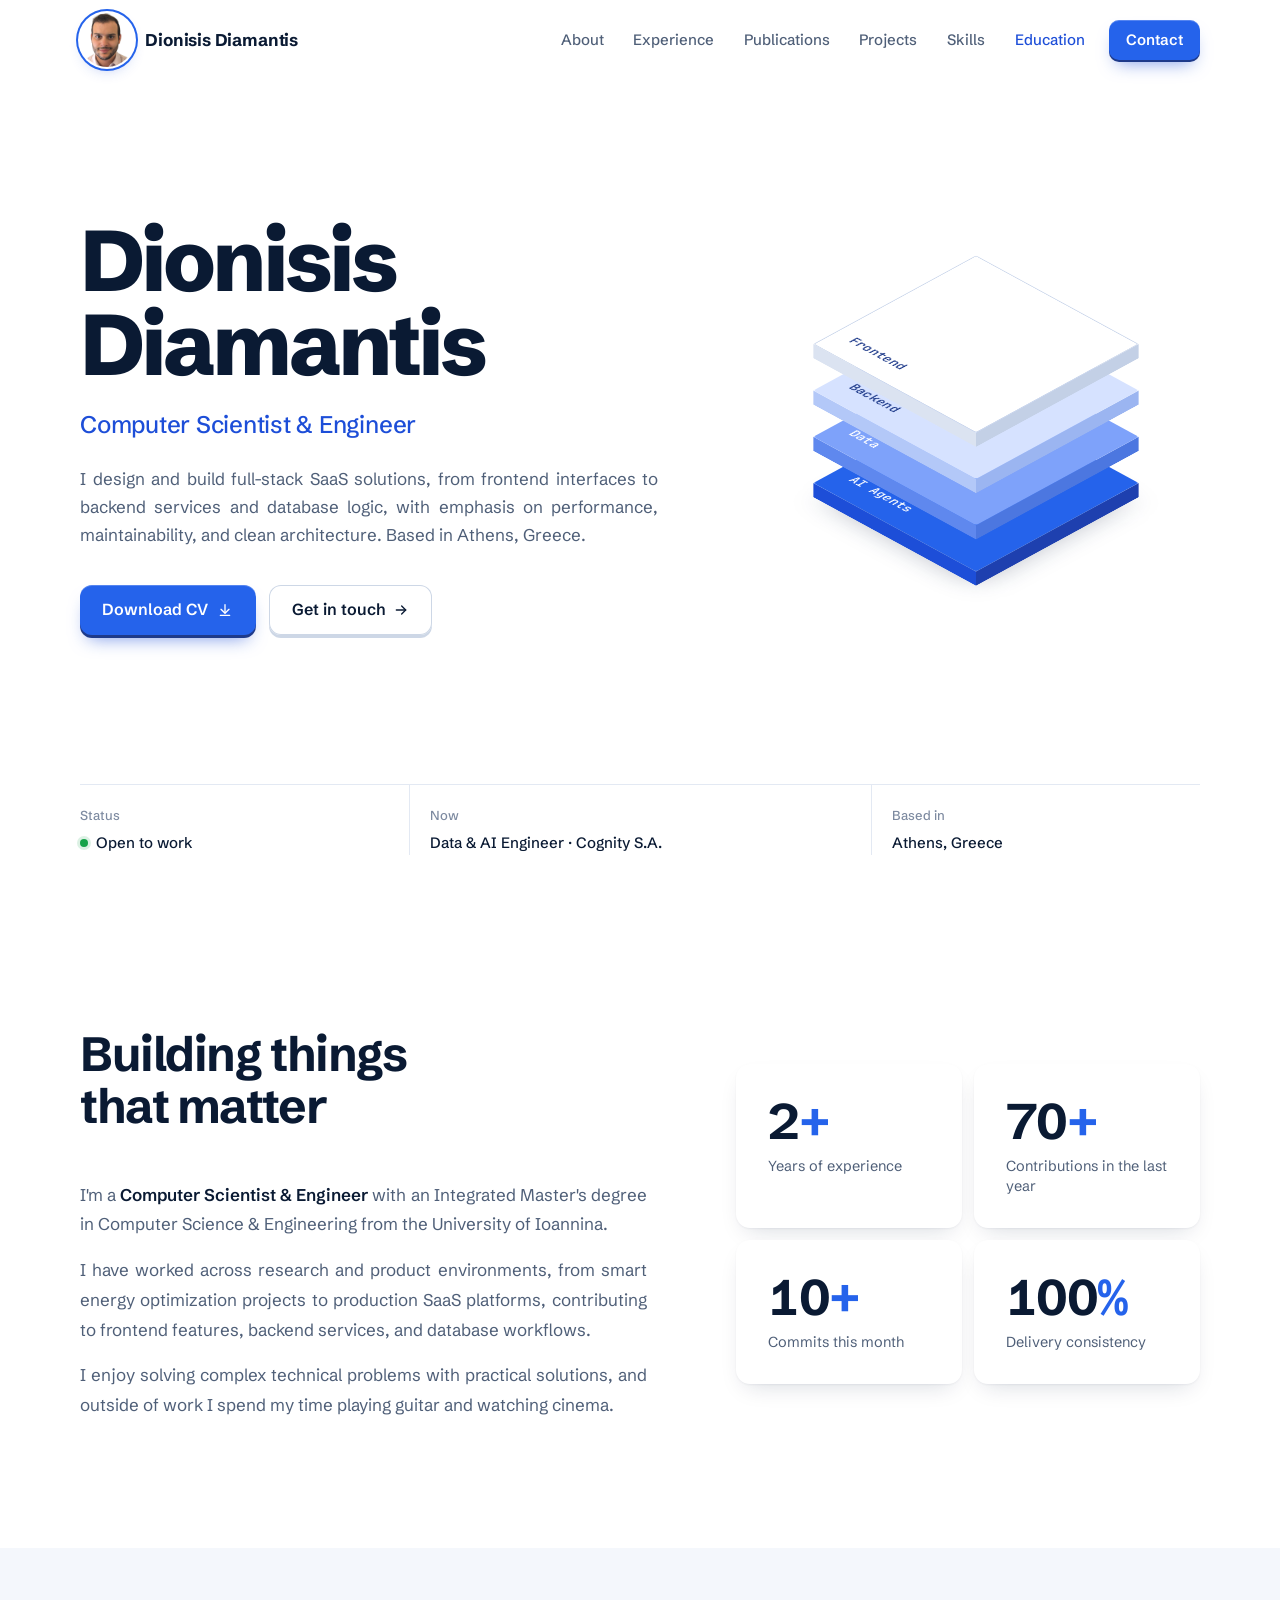
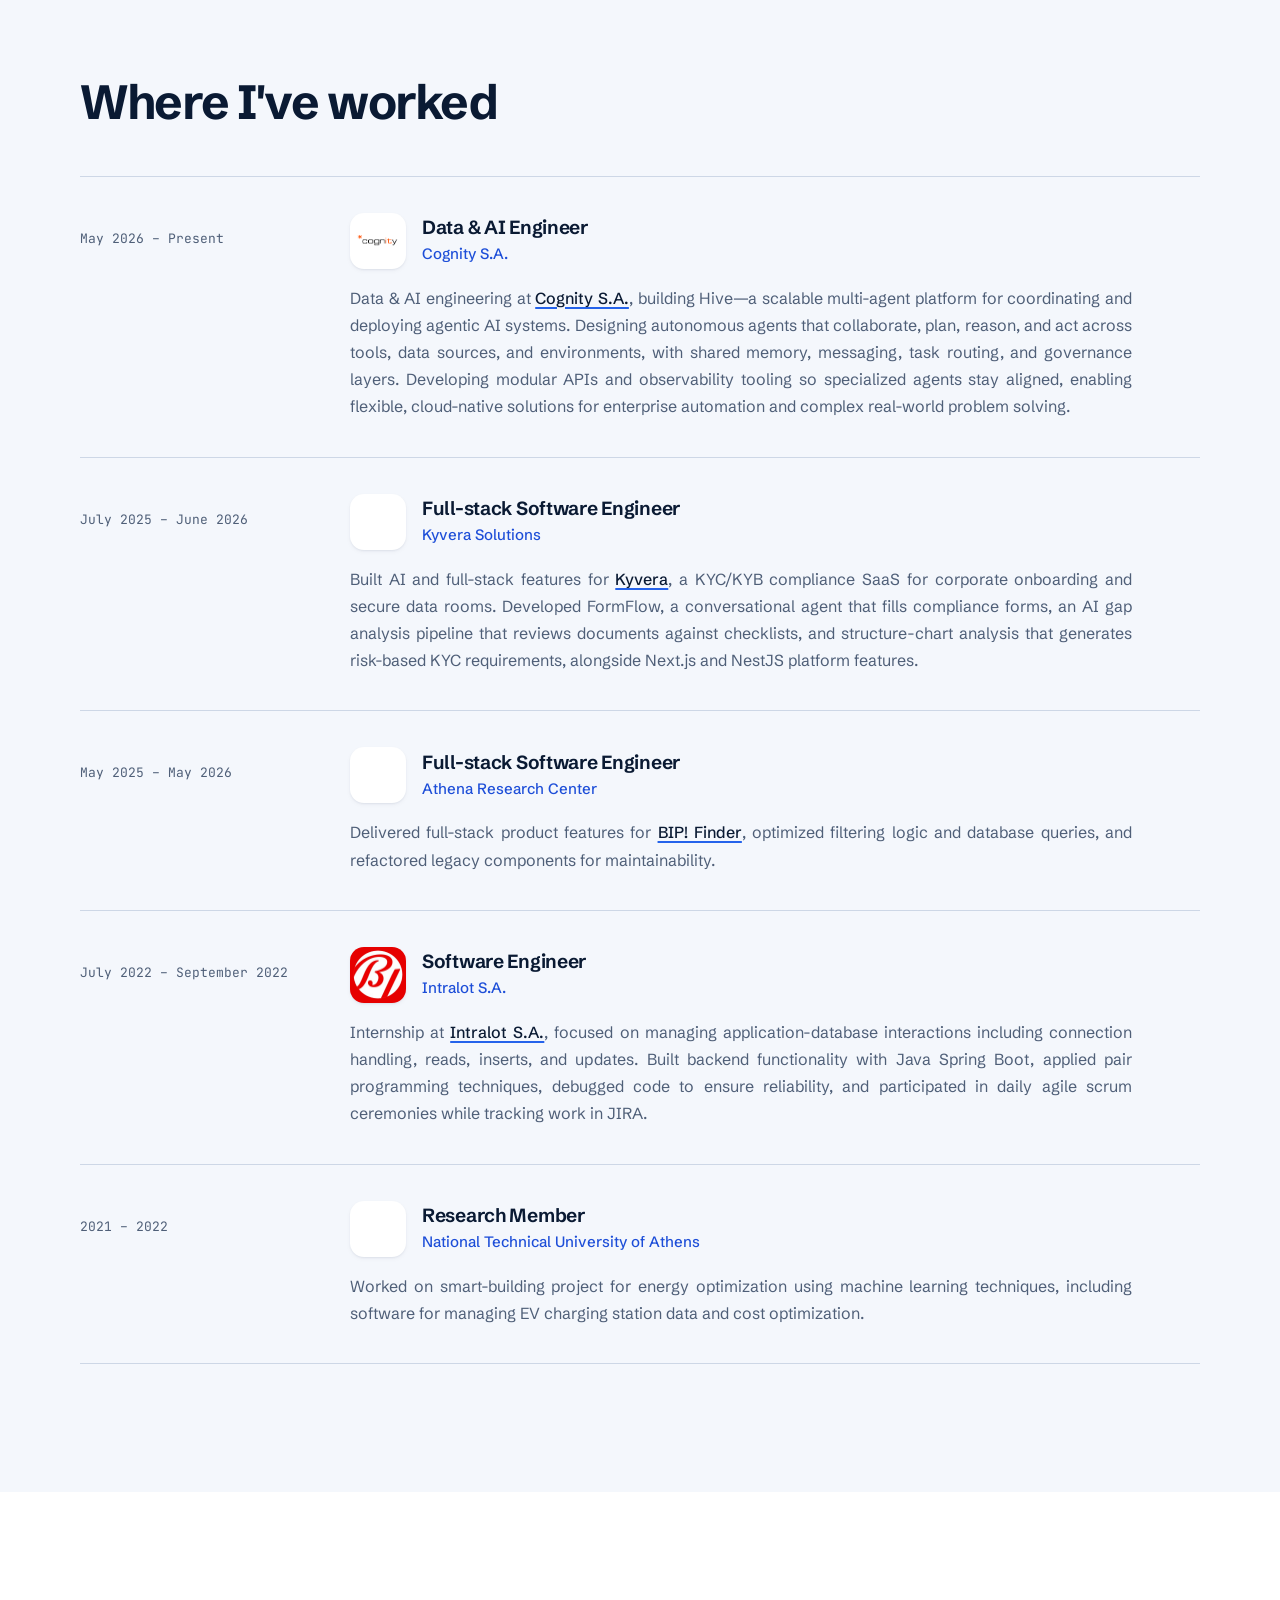
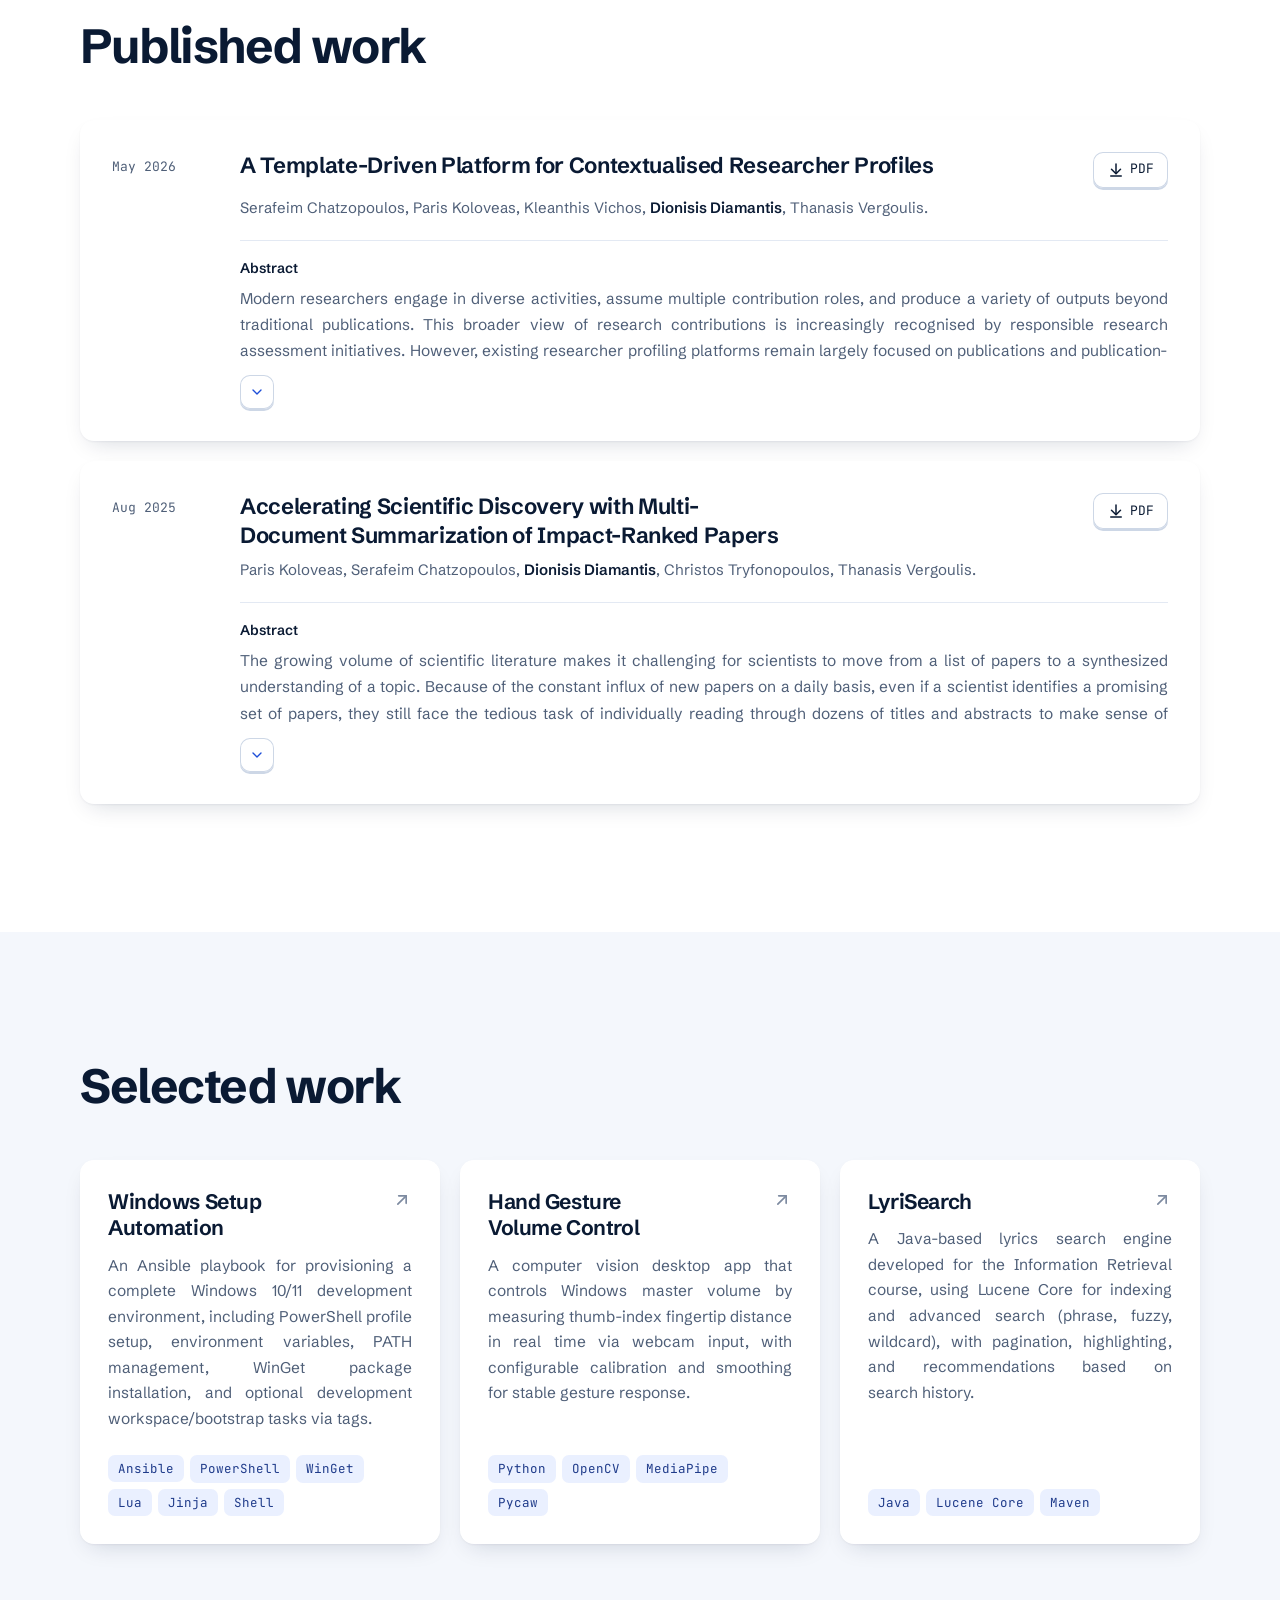
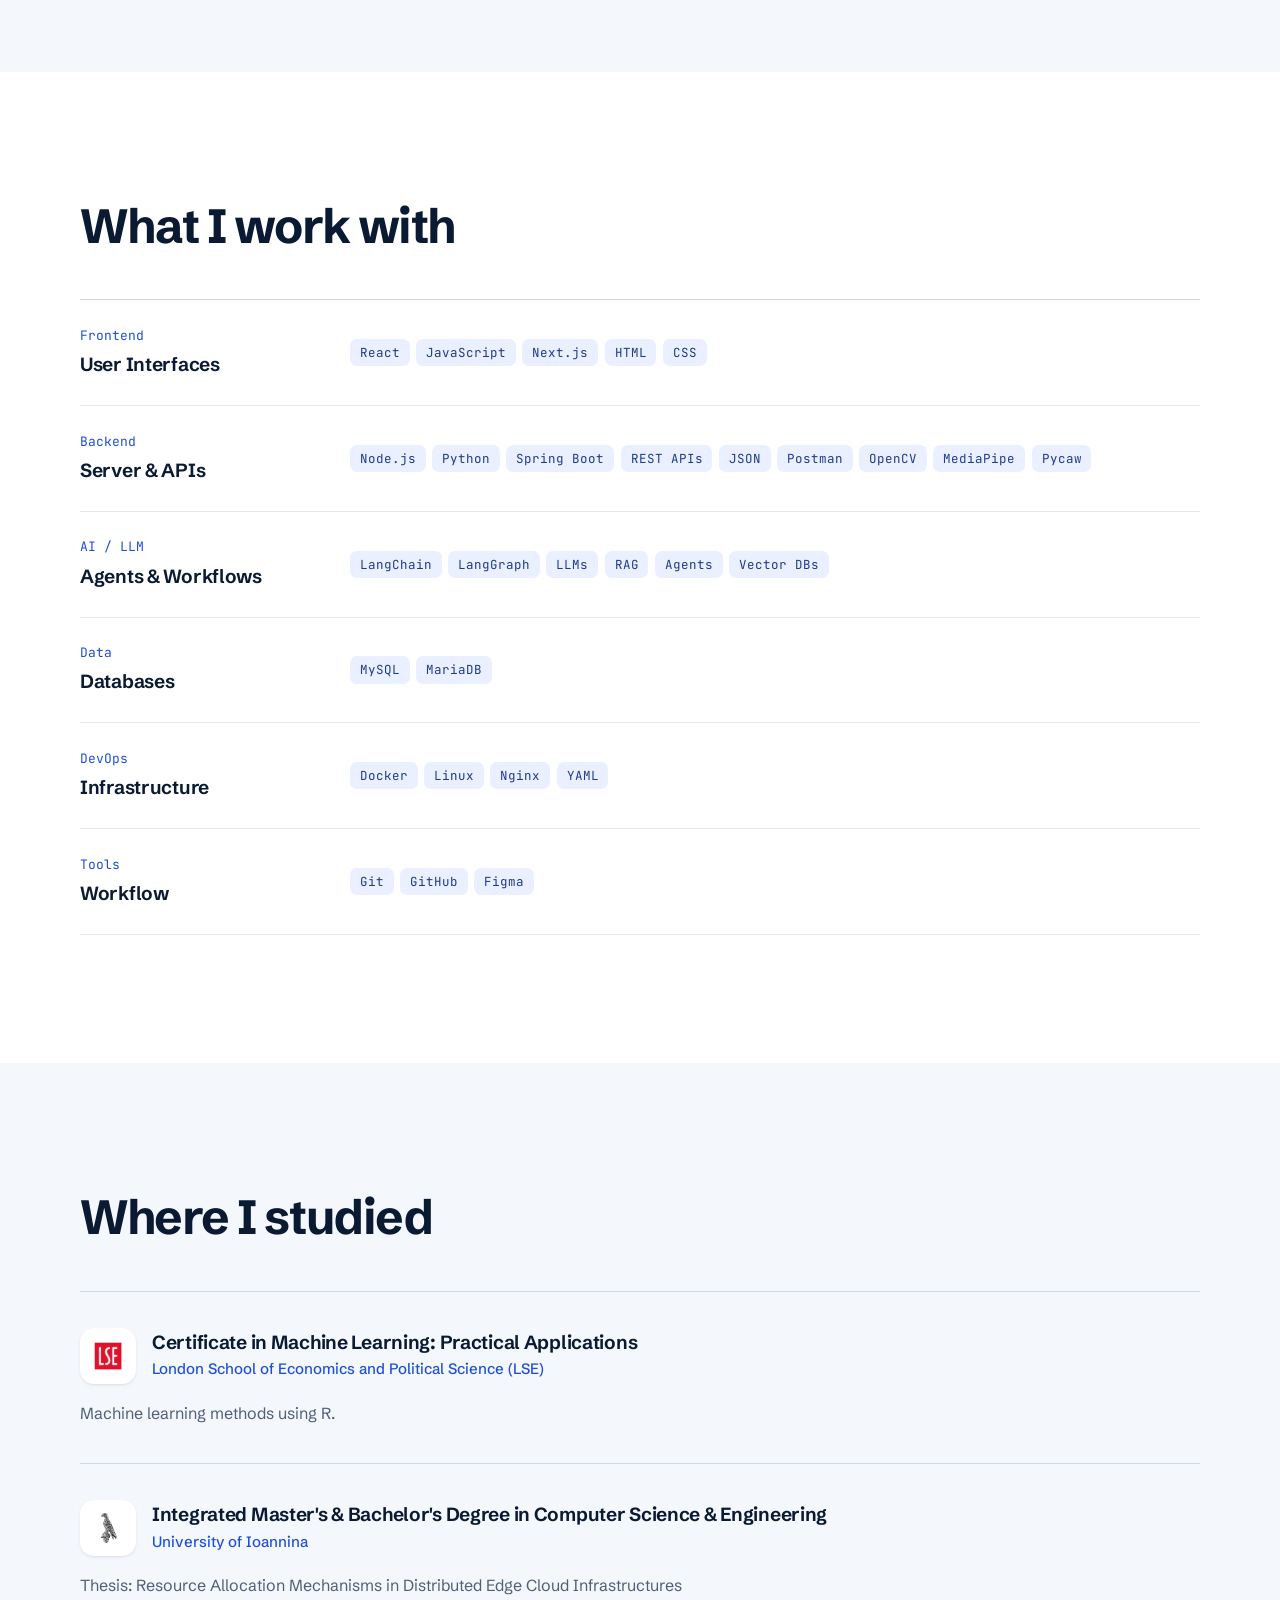
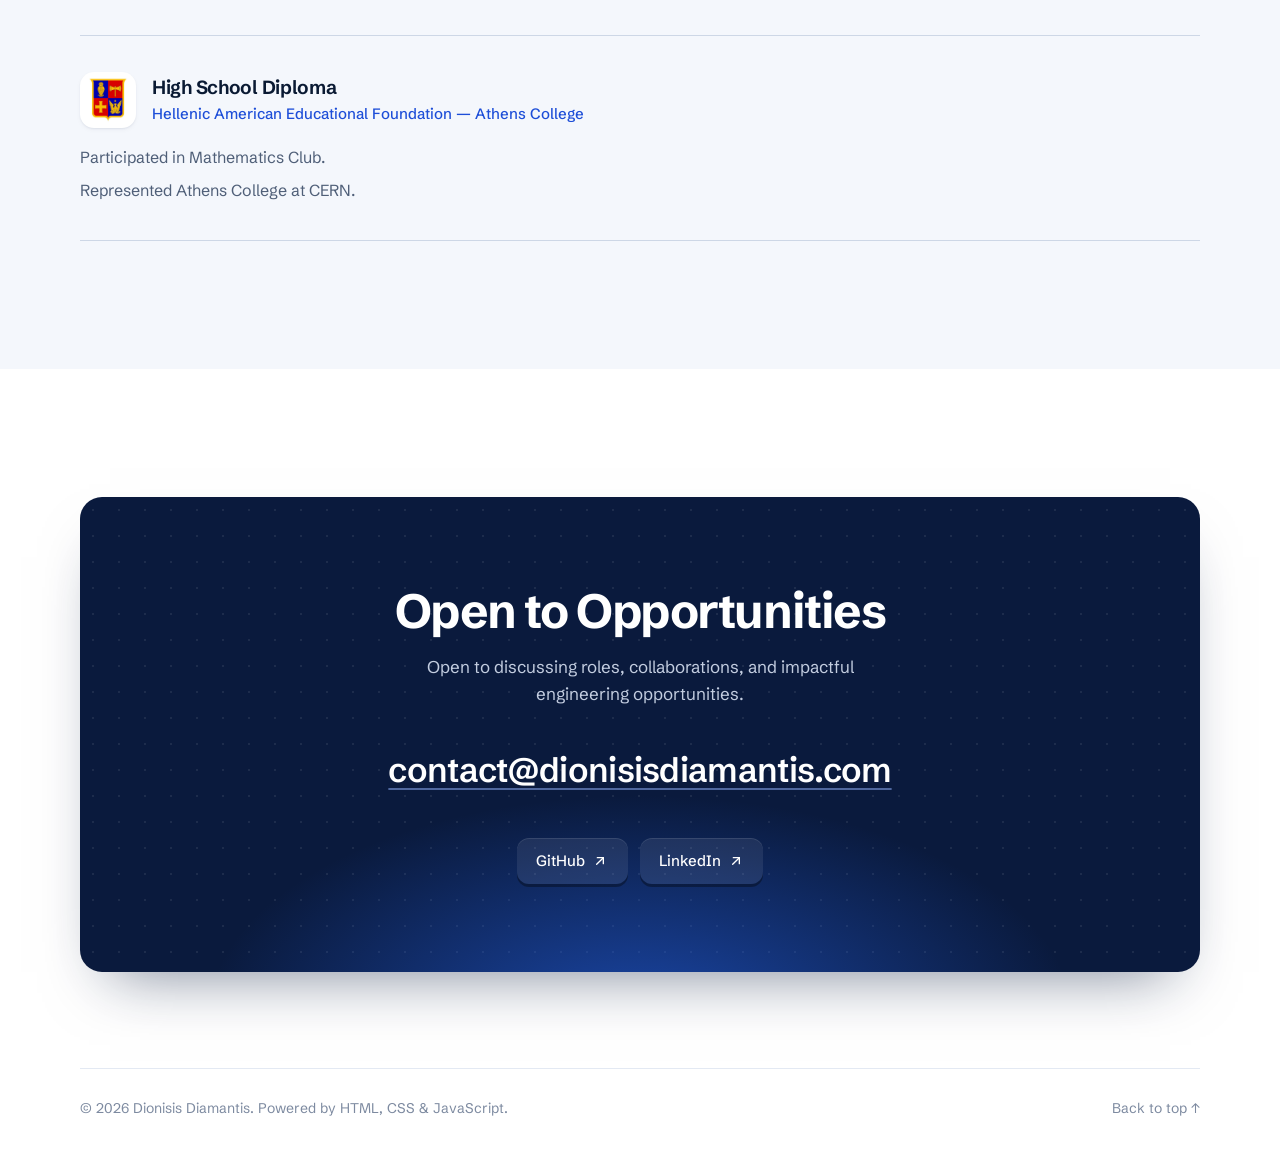
==== commit f2f73412: "Larger, face-cropped nav photo and justified body text. Co-Authored-By: Claude Opus 5.5 <noreply@ant" ====
--- a/index.html
+++ b/index.html
@@ -15,7 +15,7 @@
   <link rel="preconnect" href="https://fonts.googleapis.com" />
   <link rel="preconnect" href="https://fonts.gstatic.com" crossorigin />
   <link href="https://fonts.googleapis.com/css2?family=Schibsted+Grotesk:wght@400;500;600;700;800&family=JetBrains+Mono:wght@400;500&display=swap" rel="stylesheet" />
-  <link rel="stylesheet" href="./css/styles.css?v=redesign-3" />
+  <link rel="stylesheet" href="./css/styles.css?v=redesign-4" />
   <script>
     document.documentElement.classList.add('js');
     if ('scrollRestoration' in history) history.scrollRestoration = 'manual';
@@ -32,7 +32,7 @@
   <nav id="navbar">
     <div class="nav-inner">
       <a class="nav-brand" href="#hero" aria-label="Dionisis Diamantis — home">
-        <img src="./assets/images/me.jpeg" alt="" width="36" height="36" decoding="async" />
+        <span class="nav-avatar"><img src="./assets/images/me.jpeg" alt="" width="56" height="56" decoding="async" /></span>
         <span>Dionisis Diamantis</span>
       </a>
       <button
@@ -420,6 +420,6 @@
     </div>
   </footer>
 
-  <script src="./js/script.js?v=redesign-3"></script>
+  <script src="./js/script.js?v=redesign-4"></script>
 </body>
 </html>
--- a/css/styles.css
+++ b/css/styles.css
@@ -24,7 +24,7 @@
 
   --max: 1120px;
   --gutter: clamp(1.25rem, 5vw, 3rem);
-  --nav-h: 68px;
+  --nav-h: 80px;
   --radius: 14px;
   --ease: cubic-bezier(0.22, 1, 0.36, 1);
 }
@@ -58,6 +58,17 @@
 }
 
 .mono { font-family: var(--font-mono); }
+
+/* body copy is justified; hyphenation keeps word gaps even on narrow screens */
+.hero-desc,
+.about-copy p,
+.exp-body > p,
+.pub-abstract,
+.project-card p {
+  text-align: justify;
+  hyphens: auto;
+  -webkit-hyphens: auto;
+}
 
 /* ---------- NAV ---------- */
 nav {
@@ -92,22 +103,36 @@
   gap: 0.7rem;
   text-decoration: none;
   font-weight: 700;
-  font-size: 16px;
+  font-size: 17px;
   letter-spacing: -0.01em;
   color: var(--text);
   flex-shrink: 0;
   position: relative;
   z-index: 102;
 }
-.nav-brand img {
-  width: 36px;
-  height: 36px;
+.nav-avatar {
+  --size: 54px;
+  flex-shrink: 0;
+  width: var(--size);
+  height: var(--size);
   border-radius: 50%;
+  overflow: hidden;
+  background: #fff;
+  box-shadow: 0 0 0 2px var(--bg), 0 0 0 4px var(--accent), 0 6px 16px -6px rgba(29, 78, 216, 0.45);
+  transition: box-shadow 0.25s, transform 0.25s var(--ease);
+}
+/* the source photo has white margin around the face, so zoom in on the face */
+.nav-avatar img {
+  width: 100%;
+  height: 100%;
   object-fit: cover;
-  box-shadow: 0 0 0 2px var(--bg), 0 0 0 3.5px var(--line-strong);
-  transition: box-shadow 0.25s;
-}
-.nav-brand:hover img { box-shadow: 0 0 0 2px var(--bg), 0 0 0 3.5px var(--accent); }
+  transform: scale(1.4);
+  transform-origin: 50% 40%;
+}
+.nav-brand:hover .nav-avatar {
+  transform: scale(1.05);
+  box-shadow: 0 0 0 2px var(--bg), 0 0 0 4px var(--accent-ink), 0 10px 20px -6px rgba(29, 78, 216, 0.55);
+}
 
 .nav-links {
   display: flex;
@@ -864,7 +889,8 @@
 }
 
 @media (max-width: 860px) {
-  :root { --nav-h: 60px; }
+  :root { --nav-h: 68px; }
+  .nav-avatar { --size: 46px; }
 
   .nav-toggle { display: block; }
   .nav-links {
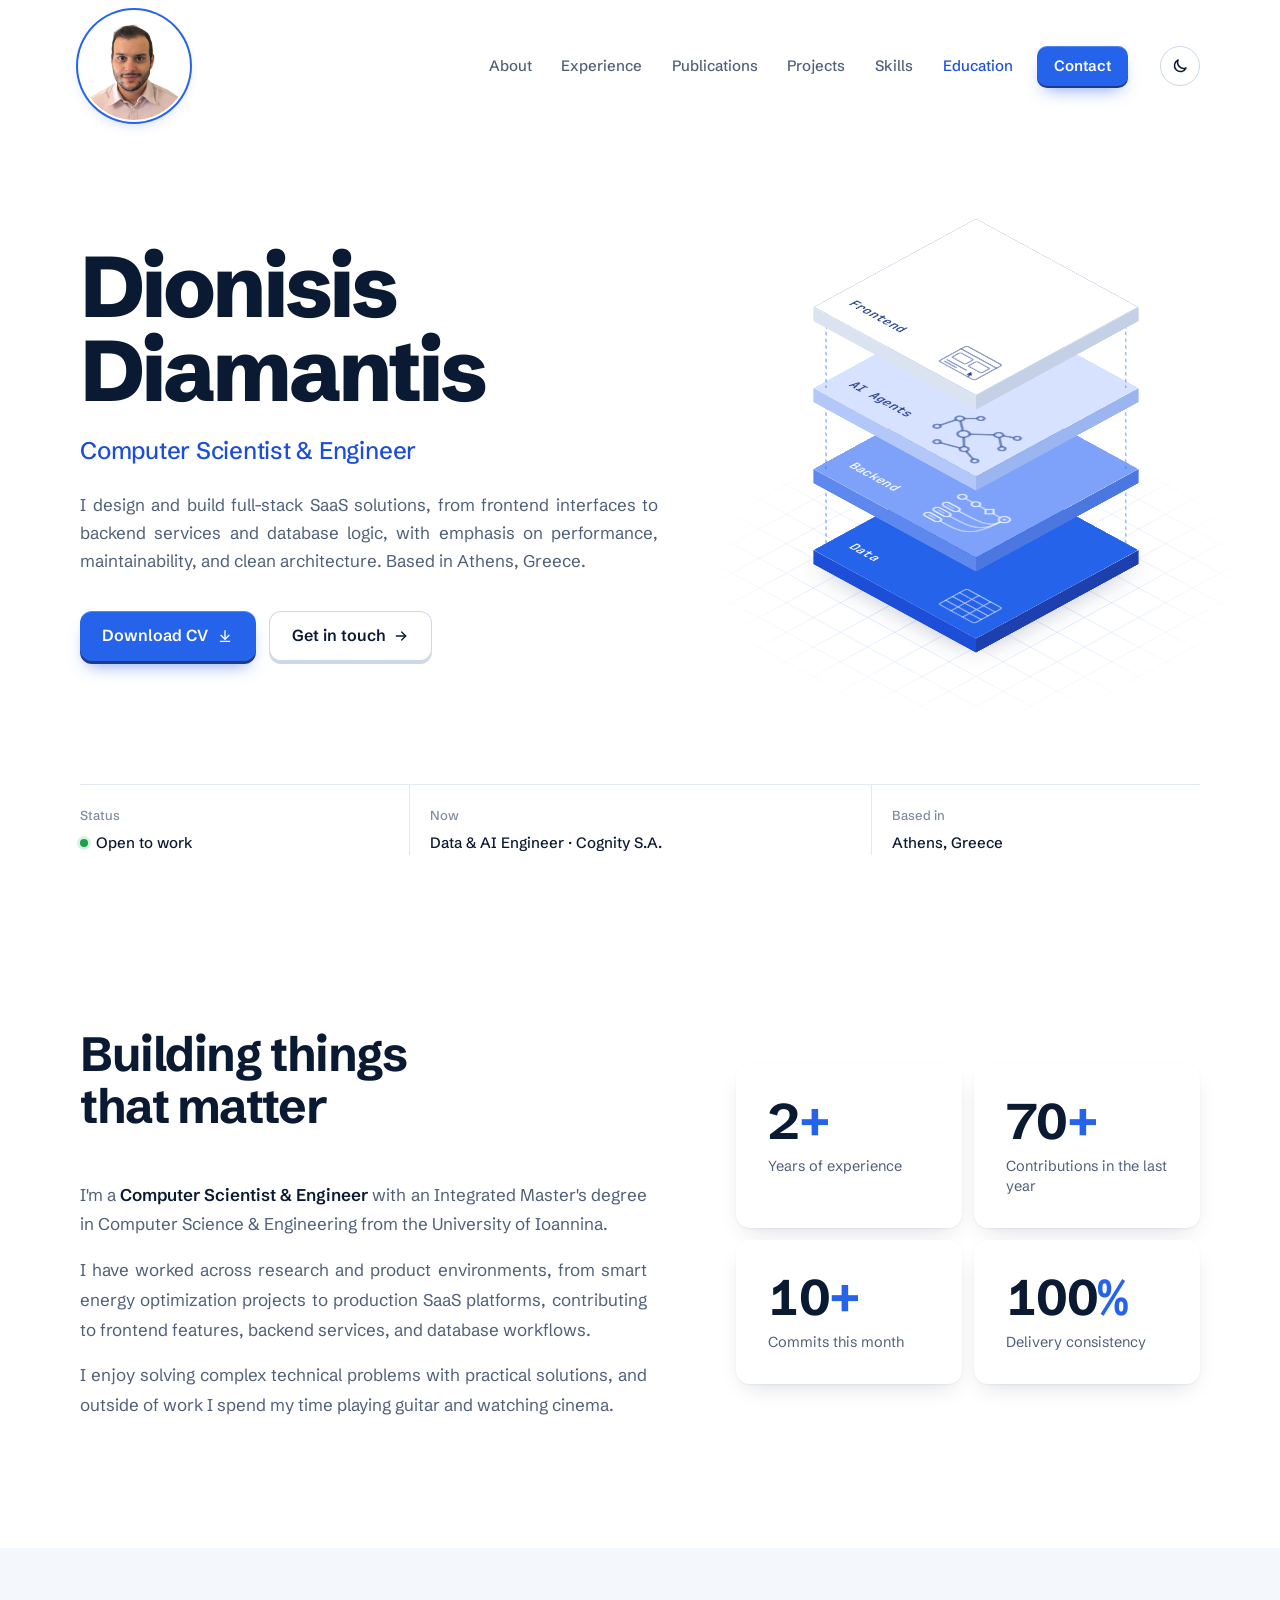
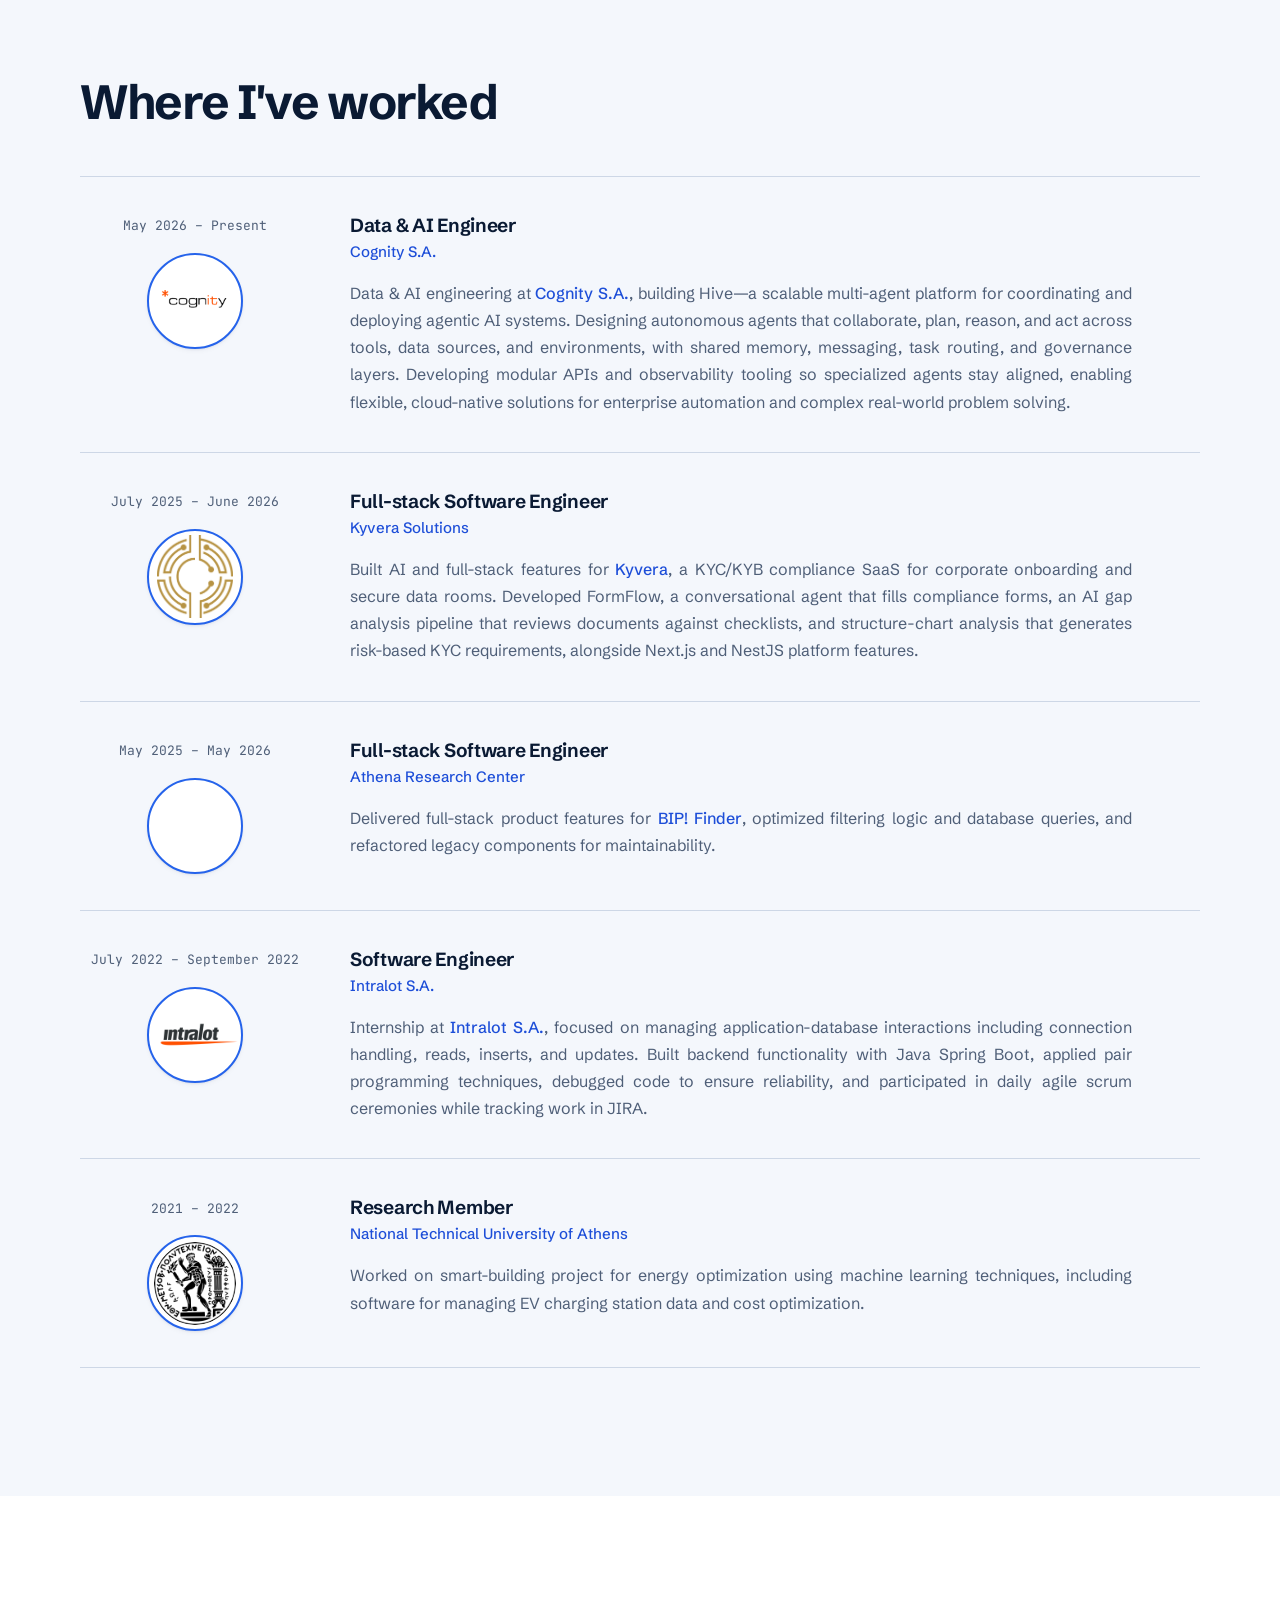
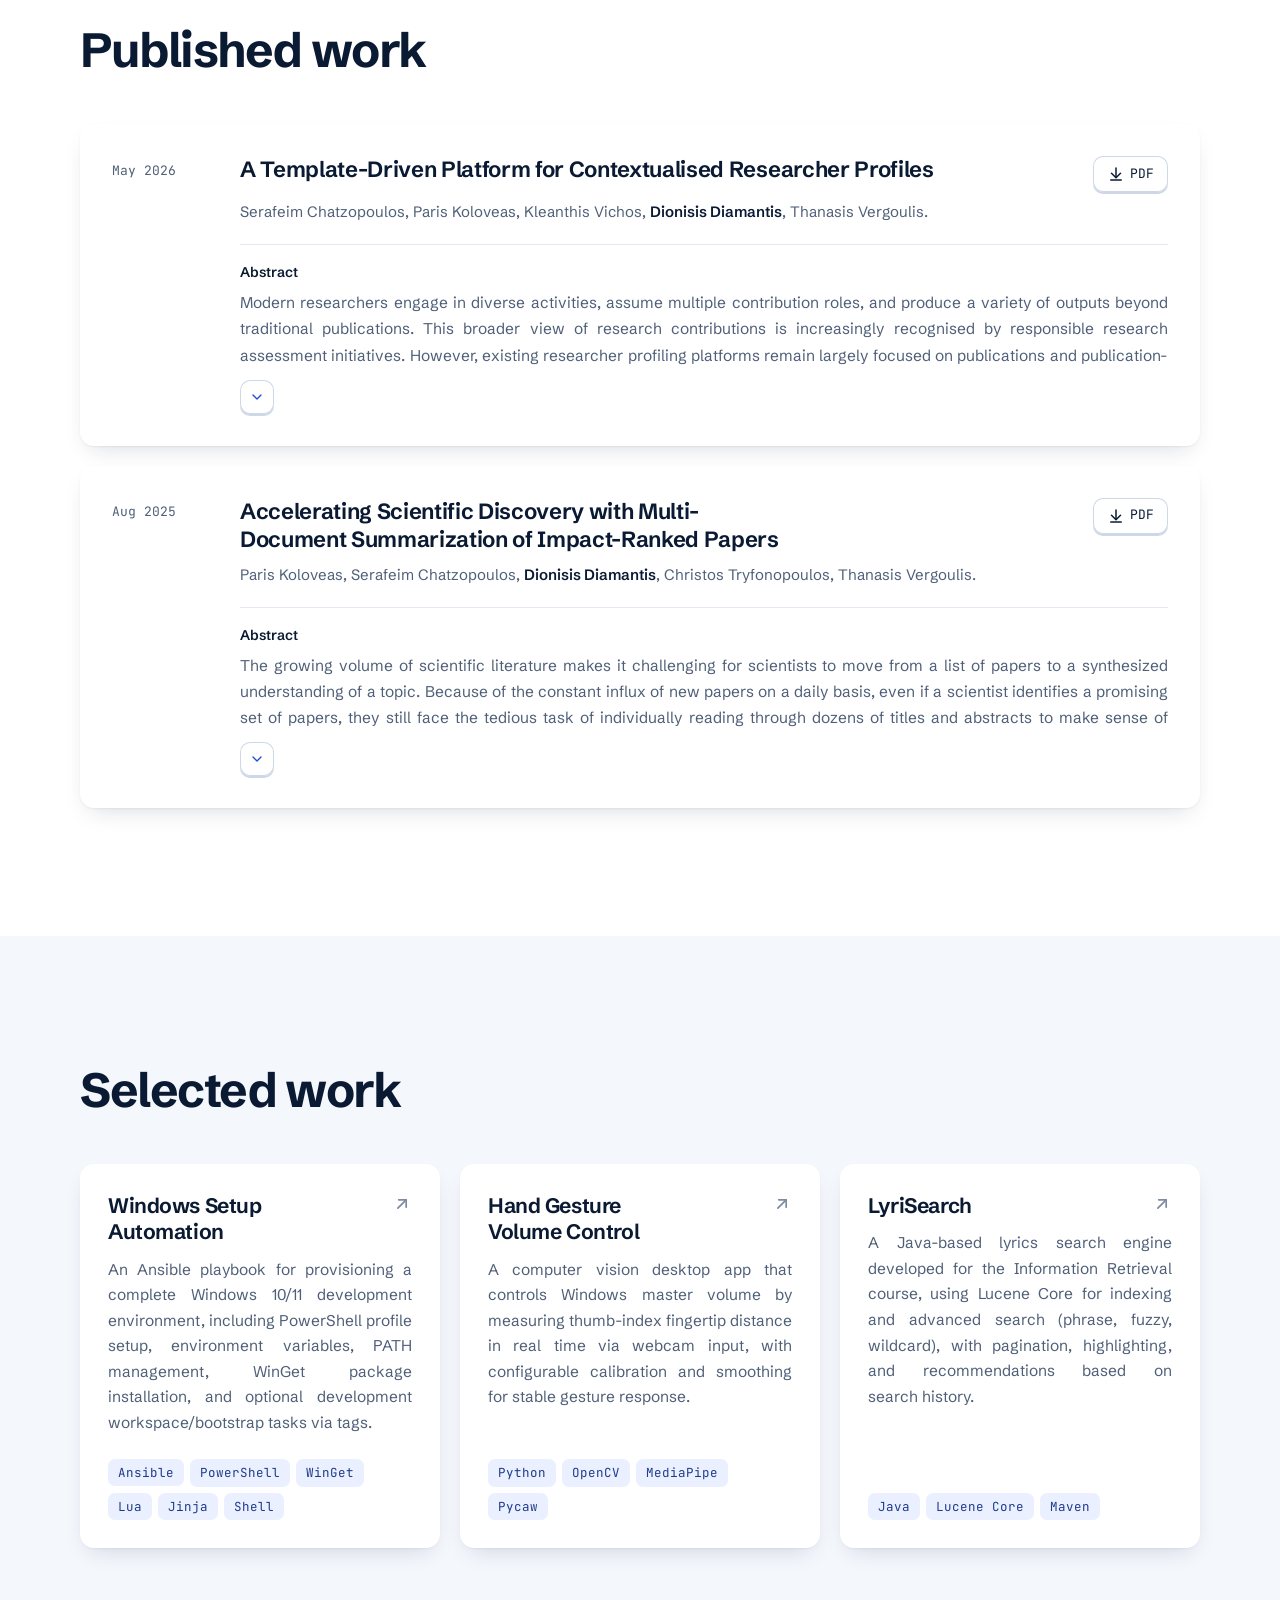
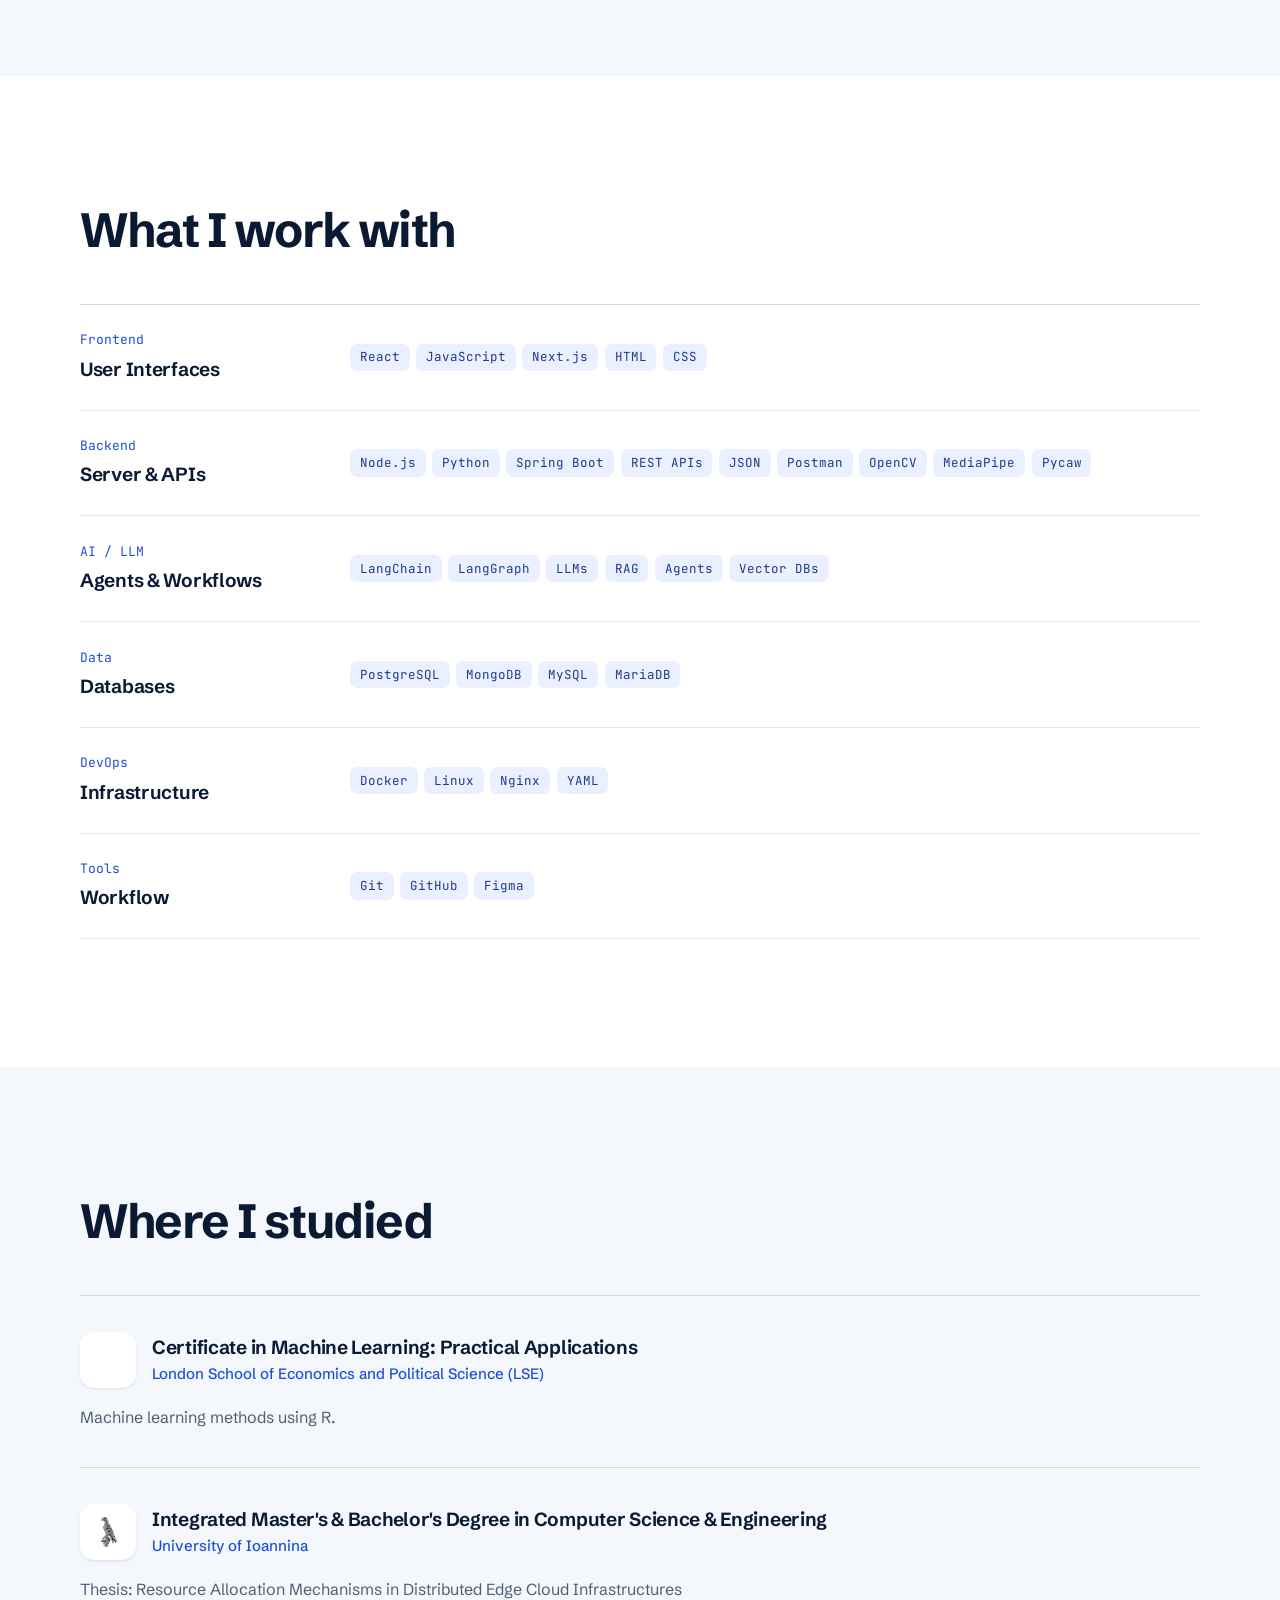
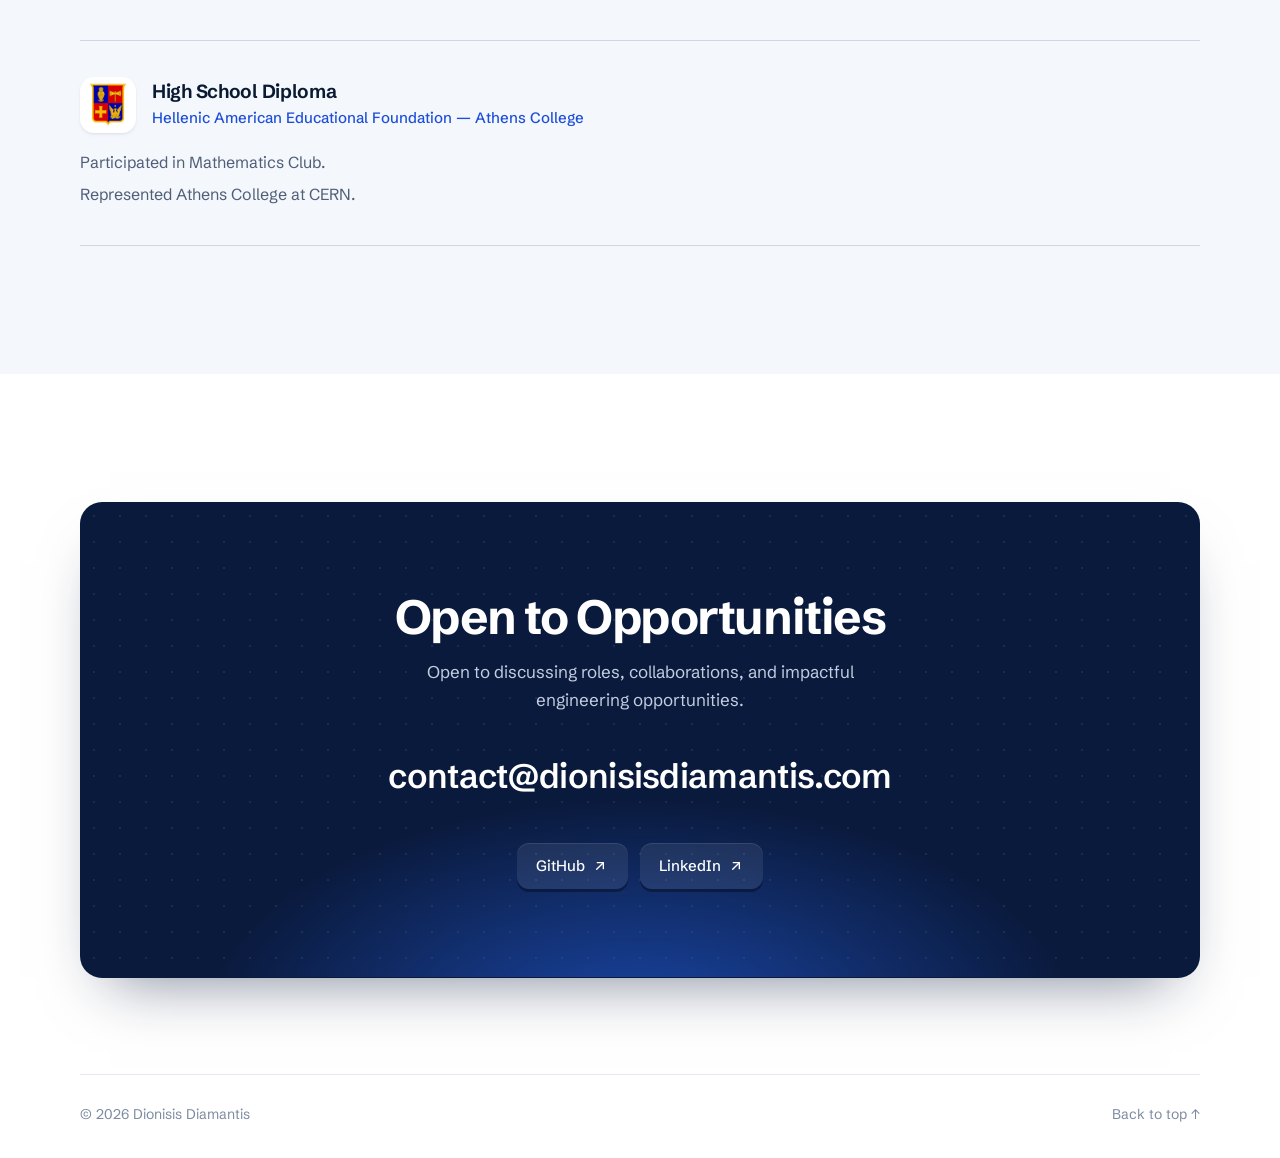
==== commit 4ddac906: "Animated request flow in the hero stack, dark mode, and experience logos. - Hero stack reordered to " ====
--- a/index.html
+++ b/index.html
@@ -4,7 +4,8 @@
   <meta charset="UTF-8" />
   <meta name="viewport" content="width=device-width, initial-scale=1.0, viewport-fit=cover" />
   <meta name="google-site-verification" content="ur2mMR9b_NcOJcLGrfD8p8n-YWBuxhyLKRSoC2bK8dc" />
-  <meta name="theme-color" content="#ffffff" />
+  <meta name="theme-color" content="#ffffff" media="(prefers-color-scheme: light)" />
+  <meta name="theme-color" content="#0b1120" media="(prefers-color-scheme: dark)" />
   <title>Dionisis Diamantis — Computer Scientist & Engineer</title>
   <link rel="icon" href="/favicon.ico" sizes="any" />
   <link rel="icon" href="/favicon.png" type="image/png" sizes="96x96" />
@@ -15,9 +16,14 @@
   <link rel="preconnect" href="https://fonts.googleapis.com" />
   <link rel="preconnect" href="https://fonts.gstatic.com" crossorigin />
   <link href="https://fonts.googleapis.com/css2?family=Schibsted+Grotesk:wght@400;500;600;700;800&family=JetBrains+Mono:wght@400;500&display=swap" rel="stylesheet" />
-  <link rel="stylesheet" href="./css/styles.css?v=redesign-4" />
+  <link rel="stylesheet" href="./css/styles.css?v=redesign-6" />
   <script>
     document.documentElement.classList.add('js');
+    // apply a theme the visitor picked earlier before the first paint, so there is no flash
+    try {
+      var savedTheme = localStorage.getItem('theme');
+      if (savedTheme === 'light' || savedTheme === 'dark') document.documentElement.dataset.theme = savedTheme;
+    } catch (e) {}
     if ('scrollRestoration' in history) history.scrollRestoration = 'manual';
     document.addEventListener('DOMContentLoaded', () => {
       if (window.location.hash) {
@@ -33,8 +39,11 @@
     <div class="nav-inner">
       <a class="nav-brand" href="#hero" aria-label="Dionisis Diamantis — home">
         <span class="nav-avatar"><img src="./assets/images/me.jpeg" alt="" width="56" height="56" decoding="async" /></span>
-        <span>Dionisis Diamantis</span>
       </a>
+      <button type="button" class="theme-toggle" aria-label="Switch to dark theme">
+        <svg class="theme-icon theme-icon--moon" width="18" height="18" viewBox="0 0 24 24" fill="none" stroke="currentColor" stroke-width="2" stroke-linecap="round" stroke-linejoin="round" aria-hidden="true"><path d="M20 14.5A8 8 0 0 1 9.5 4 8 8 0 1 0 20 14.5Z" /></svg>
+        <svg class="theme-icon theme-icon--sun" width="18" height="18" viewBox="0 0 24 24" fill="none" stroke="currentColor" stroke-width="2" stroke-linecap="round" stroke-linejoin="round" aria-hidden="true"><circle cx="12" cy="12" r="4" /><path d="M12 2v2M12 20v2M4.9 4.9l1.4 1.4M17.7 17.7l1.4 1.4M2 12h2M20 12h2M4.9 19.1l1.4-1.4M17.7 6.3l1.4-1.4" /></svg>
+      </button>
       <button
         type="button"
         class="nav-toggle"
@@ -83,11 +92,126 @@
 
         <div class="stack" aria-hidden="true">
           <div class="stack-scene">
+            <div class="stack-floor"></div>
             <div class="stack-ground"></div>
-            <div class="slab slab--ai" style="--i: 0"><span>AI Agents</span></div>
-            <div class="slab slab--data" style="--i: 1"><span>Data</span></div>
-            <div class="slab slab--backend" style="--i: 2"><span>Backend</span></div>
-            <div class="slab slab--frontend" style="--i: 3"><span>Frontend</span></div>
+            <!-- columns that tie the layers together. One request travels down from the
+                 Frontend to the Data layer, and its response travels back up. -->
+            <i class="pillar" style="--x: 96%; --y: 4%"></i>
+            <i class="pillar" style="--x: 4%; --y: 96%"></i>
+            <!-- each packet is followed by fading ghosts that form its trail -->
+            <i class="packet packet--req" style="--x: 96%; --y: 4%"></i>
+            <i class="packet packet--req packet--ghost" style="--x: 96%; --y: 4%; --g: 1"></i>
+            <i class="packet packet--req packet--ghost" style="--x: 96%; --y: 4%; --g: 2"></i>
+            <i class="packet packet--req packet--ghost" style="--x: 96%; --y: 4%; --g: 3"></i>
+            <i class="packet packet--res" style="--x: 4%; --y: 96%"></i>
+            <i class="packet packet--res packet--ghost" style="--x: 4%; --y: 96%; --g: 1"></i>
+            <i class="packet packet--res packet--ghost" style="--x: 4%; --y: 96%; --g: 2"></i>
+            <i class="packet packet--res packet--ghost" style="--x: 4%; --y: 96%; --g: 3"></i>
+
+            <div class="slab slab--data" style="--i: 0" data-target="skill-data">
+              <svg class="slab-art" viewBox="0 0 100 80" fill="none" stroke="currentColor" stroke-width="3" stroke-linecap="round">
+                <!-- table cells; js/script.js lights a different few on every query -->
+                <rect class="art-cell" x="6" y="6" width="28" height="14" rx="1.5" stroke="none" />
+                <rect class="art-cell" x="38" y="6" width="26" height="14" rx="1.5" stroke="none" />
+                <rect class="art-cell" x="68" y="6" width="26" height="14" rx="1.5" stroke="none" />
+                <rect class="art-cell" x="6" y="24" width="28" height="14" rx="1.5" stroke="none" />
+                <rect class="art-cell" x="38" y="24" width="26" height="14" rx="1.5" stroke="none" />
+                <rect class="art-cell" x="68" y="24" width="26" height="14" rx="1.5" stroke="none" />
+                <rect class="art-cell" x="6" y="42" width="28" height="14" rx="1.5" stroke="none" />
+                <rect class="art-cell" x="38" y="42" width="26" height="14" rx="1.5" stroke="none" />
+                <rect class="art-cell" x="68" y="42" width="26" height="14" rx="1.5" stroke="none" />
+                <rect class="art-cell" x="6" y="60" width="28" height="14" rx="1.5" stroke="none" />
+                <rect class="art-cell" x="38" y="60" width="26" height="14" rx="1.5" stroke="none" />
+                <rect class="art-cell" x="68" y="60" width="26" height="14" rx="1.5" stroke="none" />
+                <rect x="4" y="4" width="92" height="72" rx="5" />
+                <path d="M4 22h92M4 40h92M4 58h92M36 4v72M66 4v72" />
+              </svg>
+              <span class="slab-label">Data</span>
+              <span class="slab-tools">PostgreSQL<br />MongoDB<br />MySQL<br />Vector DBs</span>
+            </div>
+            <div class="slab slab--backend" style="--i: 1" data-target="skill-backend">
+              <!-- request pipeline drawn as a transit line: auth → validate → cache (diamond) → handler.
+                   The handler calls the endpoint that belongs to the agent the LLM picked
+                   (js/script.js marks it with .is-picked). -->
+              <svg class="slab-art art-backend" viewBox="0 0 100 80" fill="none" stroke="currentColor" stroke-width="2.5" stroke-linecap="round" stroke-linejoin="round">
+                <path class="be-line" d="M12 16H80" />
+                <path class="be-line" d="M80 22.5C80 40 62 40 30 40" />
+                <path class="be-line" d="M80 22.5C80 55 62 55 30 55" />
+                <path class="be-line" d="M80 22.5C80 70 62 70 30 70" />
+                <path class="be-flow be-flow--a" pathLength="1" d="M12 16H56" />
+                <path class="be-flow be-flow--b" pathLength="1" d="M56 16H80" />
+                <path class="be-route" data-e="0" pathLength="1" d="M80 22.5C80 40 62 40 30 40" />
+                <path class="be-route" data-e="1" pathLength="1" d="M80 22.5C80 55 62 55 30 55" />
+                <path class="be-route" data-e="2" pathLength="1" d="M80 22.5C80 70 62 70 30 70" />
+                <rect class="be-pill" x="6" y="35.5" width="24" height="9" rx="4.5" />
+                <rect class="be-pill-lit" data-e="0" x="6" y="35.5" width="24" height="9" rx="4.5" />
+                <path class="be-pill-text" d="M11.5 40H22" />
+                <rect class="be-pill" x="6" y="50.5" width="24" height="9" rx="4.5" />
+                <rect class="be-pill-lit" data-e="1" x="6" y="50.5" width="24" height="9" rx="4.5" />
+                <path class="be-pill-text" d="M11.5 55H22" />
+                <rect class="be-pill" x="6" y="65.5" width="24" height="9" rx="4.5" />
+                <rect class="be-pill-lit" data-e="2" x="6" y="65.5" width="24" height="9" rx="4.5" />
+                <path class="be-pill-text" d="M11.5 70H22" />
+                <circle class="be-stop" cx="12" cy="16" r="5" />
+                <circle class="be-lit" cx="12" cy="16" r="5" style="--n: 0" />
+                <circle class="be-stop" cx="34" cy="16" r="5" />
+                <circle class="be-lit" cx="34" cy="16" r="5" style="--n: 1" />
+                <path class="be-stop" d="M56 9.5L62.5 16L56 22.5L49.5 16Z" />
+                <path class="be-lit be-lit--cache" d="M56 9.5L62.5 16L56 22.5L49.5 16Z" style="--n: 2" />
+                <circle class="be-stop" cx="80" cy="16" r="6.5" />
+                <circle class="be-lit be-lit--handler" cx="80" cy="16" r="6.5" style="--n: 3" />
+                <circle class="be-core" cx="80" cy="16" r="2" />
+              </svg>
+              <span class="slab-label">Backend</span>
+              <span class="slab-tools">Node.js<br />NestJS<br />Spring Boot</span>
+            </div>
+            <div class="slab slab--ai" style="--i: 2" data-target="skill-ai">
+              <!-- decision graph: the LLM orchestrator at the hub picks an agent, the agent picks one of its own tools.
+                   Tools only connect to their agent, agents only to the orchestrator. js/script.js picks a new route every cycle -->
+              <svg class="slab-art art-tree" viewBox="0 0 100 80" fill="none" stroke="currentColor" stroke-width="3" stroke-linecap="round">
+                <path class="tree-edge" data-a="0" d="M40 42L14 22" />
+                <path class="tree-edge" data-a="1" d="M40 42L70 15" />
+                <path class="tree-edge" data-a="2" d="M40 42L63 64" />
+                <path class="tree-edge" data-a="0" data-b="0" d="M14 22L7 52" />
+                <path class="tree-edge" data-a="0" data-b="1" d="M14 22L31 5" />
+                <path class="tree-edge" data-a="1" data-b="0" d="M70 15L93 33" />
+                <path class="tree-edge" data-a="1" data-b="1" d="M70 15L90 5" />
+                <path class="tree-edge" data-a="2" data-b="0" d="M63 64L89 73" />
+                <path class="tree-edge" data-a="2" data-b="1" d="M63 64L30 75" />
+                <path class="tree-route tree-route--1" data-a="0" pathLength="1" d="M40 42L14 22" />
+                <path class="tree-route tree-route--1" data-a="1" pathLength="1" d="M40 42L70 15" />
+                <path class="tree-route tree-route--1" data-a="2" pathLength="1" d="M40 42L63 64" />
+                <path class="tree-route tree-route--2" data-a="0" data-b="0" pathLength="1" d="M14 22L7 52" />
+                <path class="tree-route tree-route--2" data-a="0" data-b="1" pathLength="1" d="M14 22L31 5" />
+                <path class="tree-route tree-route--2" data-a="1" data-b="0" pathLength="1" d="M70 15L93 33" />
+                <path class="tree-route tree-route--2" data-a="1" data-b="1" pathLength="1" d="M70 15L90 5" />
+                <path class="tree-route tree-route--2" data-a="2" data-b="0" pathLength="1" d="M63 64L89 73" />
+                <path class="tree-route tree-route--2" data-a="2" data-b="1" pathLength="1" d="M63 64L30 75" />
+                <circle class="tree-node tree-root" cx="40" cy="42" r="7" />
+                <circle class="tree-node tree-agent" data-a="0" cx="14" cy="22" r="5" />
+                <circle class="tree-node tree-agent" data-a="1" cx="70" cy="15" r="5" />
+                <circle class="tree-node tree-agent" data-a="2" cx="63" cy="64" r="5" />
+                <circle class="tree-node tree-tool" data-a="0" data-b="0" cx="7" cy="52" r="4" />
+                <circle class="tree-node tree-tool" data-a="0" data-b="1" cx="31" cy="5" r="4" />
+                <circle class="tree-node tree-tool" data-a="1" data-b="0" cx="93" cy="33" r="4" />
+                <circle class="tree-node tree-tool" data-a="1" data-b="1" cx="90" cy="5" r="4" />
+                <circle class="tree-node tree-tool" data-a="2" data-b="0" cx="89" cy="73" r="4" />
+                <circle class="tree-node tree-tool" data-a="2" data-b="1" cx="30" cy="75" r="4" />
+              </svg>
+              <span class="slab-label">AI Agents</span>
+              <span class="slab-tools">LangGraph<br />RAG<br />LLMs</span>
+            </div>
+            <div class="slab slab--frontend" style="--i: 3" data-target="skill-frontend">
+              <svg class="slab-art" viewBox="0 0 100 80" fill="none" stroke="currentColor" stroke-width="3" stroke-linecap="round">
+                <rect x="4" y="4" width="92" height="72" rx="5" />
+                <path d="M4 18h92" />
+                <rect class="art-card" x="12" y="28" width="34" height="22" rx="3" /><rect x="54" y="28" width="34" height="22" rx="3" />
+                <path d="M12 62h50M12 69h30" />
+                <path class="art-cursor" d="M0 0v13l3.5-3.5 2.5 6 2.5-1-2.5-6h5z" fill="currentColor" stroke="none" />
+              </svg>
+              <span class="slab-label">Frontend</span>
+              <span class="slab-tools">React<br />Next.js</span>
+            </div>
           </div>
         </div>
       </div>
@@ -133,10 +257,12 @@
       </header>
       <div class="timeline">
         <article class="exp-item reveal">
-          <p class="exp-date">May 2026 – Present</p>
-          <div class="exp-body">
-            <div class="exp-head">
-              <span class="exp-logo"><img src="./assets/images/cognity.png" alt="Cognity S.A. logo" width="56" height="56" decoding="async" /></span>
+          <div class="exp-aside">
+            <p class="exp-date">May 2026 – Present</p>
+            <span class="exp-logo"><img src="./assets/images/cognity.png" alt="Cognity S.A. logo" width="96" height="96" decoding="async" /></span>
+          </div>
+          <div class="exp-body">
+            <div class="exp-head">
               <div class="exp-head-text">
                 <h3>Data & AI Engineer</h3>
                 <p class="company">Cognity S.A.</p>
@@ -146,10 +272,12 @@
           </div>
         </article>
         <article class="exp-item reveal">
-          <p class="exp-date">July 2025 – June 2026</p>
-          <div class="exp-body">
-            <div class="exp-head">
-              <span class="exp-logo exp-logo--kyvera"><img src="./assets/images/kyvera.png" alt="Kyvera Solutions logo" width="56" height="56" decoding="async" /></span>
+          <div class="exp-aside">
+            <p class="exp-date">July 2025 – June 2026</p>
+            <span class="exp-logo exp-logo--kyvera"><img src="./assets/images/kyvera.png" alt="Kyvera Solutions logo" width="96" height="96" decoding="async" /></span>
+          </div>
+          <div class="exp-body">
+            <div class="exp-head">
               <div class="exp-head-text">
                 <h3>Full-stack Software Engineer</h3>
                 <p class="company">Kyvera Solutions</p>
@@ -159,10 +287,12 @@
           </div>
         </article>
         <article class="exp-item reveal">
-          <p class="exp-date">May 2025 – May 2026</p>
-          <div class="exp-body">
-            <div class="exp-head">
-              <span class="exp-logo"><img src="./assets/images/athena.png" alt="Athena Research Center logo" width="56" height="56" decoding="async" /></span>
+          <div class="exp-aside">
+            <p class="exp-date">May 2025 – May 2026</p>
+            <span class="exp-logo"><img src="./assets/images/athena.png" alt="Athena Research Center logo" width="96" height="96" decoding="async" /></span>
+          </div>
+          <div class="exp-body">
+            <div class="exp-head">
               <div class="exp-head-text">
                 <h3>Full-stack Software Engineer</h3>
                 <p class="company">Athena Research Center</p>
@@ -172,10 +302,12 @@
           </div>
         </article>
         <article class="exp-item reveal">
-          <p class="exp-date">July 2022 – September 2022</p>
-          <div class="exp-body">
-            <div class="exp-head">
-              <span class="exp-logo exp-logo--intralot"><img src="./assets/images/intralot.jpeg" alt="Intralot S.A. logo" width="56" height="56" decoding="async" /></span>
+          <div class="exp-aside">
+            <p class="exp-date">July 2022 – September 2022</p>
+            <span class="exp-logo exp-logo--intralot"><img src="./assets/images/intralot.png" alt="Intralot S.A. logo" width="96" height="96" decoding="async" /></span>
+          </div>
+          <div class="exp-body">
+            <div class="exp-head">
               <div class="exp-head-text">
                 <h3>Software Engineer</h3>
                 <p class="company">Intralot S.A.</p>
@@ -185,10 +317,12 @@
           </div>
         </article>
         <article class="exp-item reveal">
-          <p class="exp-date">2021 – 2022</p>
-          <div class="exp-body">
-            <div class="exp-head">
-              <span class="exp-logo exp-logo--ntua"><img src="./assets/images/ntua.webp" alt="National Technical University of Athens logo" width="56" height="56" decoding="async" /></span>
+          <div class="exp-aside">
+            <p class="exp-date">2021 – 2022</p>
+            <span class="exp-logo exp-logo--ntua"><img src="./assets/images/ntua.webp" alt="National Technical University of Athens logo" width="96" height="96" decoding="async" /></span>
+          </div>
+          <div class="exp-body">
+            <div class="exp-head">
               <div class="exp-head-text">
                 <h3>Research Member</h3>
                 <p class="company">National Technical University of Athens</p>
@@ -315,25 +449,25 @@
         <h2 class="section-title">What I work with</h2>
       </header>
       <div class="skills-grid">
-        <div class="skill-card reveal">
+        <div class="skill-card reveal" id="skill-frontend">
           <p class="skill-label">Frontend</p>
           <h3>User Interfaces</h3>
           <div class="tags"><span class="tag">React</span><span class="tag">JavaScript</span><span class="tag">Next.js</span><span class="tag">HTML</span><span class="tag">CSS</span></div>
         </div>
-        <div class="skill-card reveal">
+        <div class="skill-card reveal" id="skill-backend">
           <p class="skill-label">Backend</p>
           <h3>Server & APIs</h3>
           <div class="tags"><span class="tag">Node.js</span><span class="tag">Python</span><span class="tag">Spring Boot</span><span class="tag">REST APIs</span><span class="tag">JSON</span><span class="tag">Postman</span><span class="tag">OpenCV</span><span class="tag">MediaPipe</span><span class="tag">Pycaw</span></div>
         </div>
-        <div class="skill-card reveal">
+        <div class="skill-card reveal" id="skill-ai">
           <p class="skill-label">AI / LLM</p>
           <h3>Agents & Workflows</h3>
           <div class="tags"><span class="tag">LangChain</span><span class="tag">LangGraph</span><span class="tag">LLMs</span><span class="tag">RAG</span><span class="tag">Agents</span><span class="tag">Vector DBs</span></div>
         </div>
-        <div class="skill-card reveal">
+        <div class="skill-card reveal" id="skill-data">
           <p class="skill-label">Data</p>
           <h3>Databases</h3>
-          <div class="tags"><span class="tag">MySQL</span><span class="tag">MariaDB</span></div>
+          <div class="tags"><span class="tag">PostgreSQL</span><span class="tag">MongoDB</span><span class="tag">MySQL</span><span class="tag">MariaDB</span></div>
         </div>
         <div class="skill-card reveal">
           <p class="skill-label">DevOps</p>
@@ -415,11 +549,11 @@
 
   <footer>
     <div class="footer-inner">
-      <span class="footer-copy">© <span id="current-year">2026</span> Dionisis Diamantis. Powered by HTML, CSS & JavaScript.</span>
+      <span class="footer-copy">© <span id="current-year">2026</span> Dionisis Diamantis</span>
       <a class="footer-back" href="#hero">Back to top ↑</a>
     </div>
   </footer>
 
-  <script src="./js/script.js?v=redesign-4"></script>
+  <script src="./js/script.js?v=redesign-5"></script>
 </body>
 </html>
--- a/css/styles.css
+++ b/css/styles.css
@@ -13,6 +13,20 @@
   --accent-deep: #1e3a8a;
   --accent-soft: #eaf0ff;
   --navy: #0a1a3d;
+  --nav-bg: rgba(255, 255, 255, 0.94);
+  --tag-ink: var(--accent-deep);
+  --panel-edge: transparent;
+  --backdrop: rgba(10, 26, 61, 0.2);
+
+  /* hero stack: layers run dark at the foundation to light at the surface */
+  --slab-data: #2563eb;     --slab-data-a: #1d4ed8;     --slab-data-b: #1e40af;     --slab-data-ink: #fff;
+  --slab-backend: #7ea2fa;  --slab-backend-a: #5f88ee;  --slab-backend-b: #4c77e0;  --slab-backend-ink: #fff;
+  --slab-ai: #d6e2ff;       --slab-ai-a: #b3c8f8;       --slab-ai-b: #9bb5f1;       --slab-ai-ink: var(--accent-deep);
+  --slab-front: #ffffff;    --slab-front-a: #dbe3f1;    --slab-front-b: #c3d0e6;    --slab-front-ink: var(--accent-deep);
+  --slab-front-edge: #c9d5ea;
+  --stack-shadow: rgba(10, 26, 61, 0.28);
+  --pillar: rgba(37, 99, 235, 0.55);
+  --floor-line: rgba(37, 99, 235, 0.25);
 
   /* elevation, tinted toward navy so shadows match the palette */
   --shadow-1: 0 1px 2px rgba(10, 26, 61, 0.06), 0 2px 6px -2px rgba(10, 26, 61, 0.08);
@@ -24,9 +38,79 @@
 
   --max: 1120px;
   --gutter: clamp(1.25rem, 5vw, 3rem);
-  --nav-h: 80px;
+  --nav-h: 132px;
   --radius: 14px;
   --ease: cubic-bezier(0.22, 1, 0.36, 1);
+}
+
+/* dark theme: follows the system unless the visitor picked one with the toggle (stored by js/script.js) */
+@media (prefers-color-scheme: dark) {
+  :root:not([data-theme="light"]) {
+    color-scheme: dark;
+    --bg: #0b1120;
+    --surface: #101a2e;
+    --line: #1b2740;
+    --line-strong: #26365a;
+    --text: #e6ecf7;
+    --muted: #a3b0c7;
+    --faint: #76849f;
+    --accent: #3b82f6;
+    --accent-ink: #7ea6ff;
+    --accent-deep: #1e3a8a;
+    --accent-soft: #15213d;
+    --navy: #0f1a35;
+    --nav-bg: rgba(11, 17, 32, 0.9);
+    --tag-ink: #bcd0ff;
+    --panel-edge: #22325a;
+    --backdrop: rgba(0, 0, 0, 0.45);
+
+    --shadow-1: 0 1px 2px rgba(0, 0, 0, 0.3), 0 2px 6px -2px rgba(0, 0, 0, 0.35);
+    --shadow-2: 0 1px 2px rgba(0, 0, 0, 0.3), 0 10px 24px -10px rgba(0, 0, 0, 0.5);
+    --shadow-3: 0 2px 4px rgba(0, 0, 0, 0.3), 0 28px 48px -20px rgba(0, 0, 0, 0.6);
+
+    /* in the dark the stack glows from its foundation up */
+    --slab-data: #2563eb;     --slab-data-a: #1d4ed8;     --slab-data-b: #1e40af;     --slab-data-ink: #fff;
+    --slab-backend: #23418a;  --slab-backend-a: #1c3672;  --slab-backend-b: #172d60;  --slab-backend-ink: #dbe6ff;
+    --slab-ai: #192c55;       --slab-ai-a: #142446;       --slab-ai-b: #101d39;       --slab-ai-ink: #b9cdff;
+    --slab-front: #132140;    --slab-front-a: #0f1a33;    --slab-front-b: #0c1529;    --slab-front-ink: #b9cdff;
+    --slab-front-edge: rgba(126, 166, 255, 0.35);
+    --stack-shadow: rgba(0, 0, 0, 0.55);
+    --pillar: rgba(126, 166, 255, 0.5);
+    --floor-line: rgba(126, 166, 255, 0.1);
+    }
+}
+:root[data-theme="dark"] {
+  color-scheme: dark;
+  --bg: #0b1120;
+  --surface: #101a2e;
+  --line: #1b2740;
+  --line-strong: #26365a;
+  --text: #e6ecf7;
+  --muted: #a3b0c7;
+  --faint: #76849f;
+  --accent: #3b82f6;
+  --accent-ink: #7ea6ff;
+  --accent-deep: #1e3a8a;
+  --accent-soft: #15213d;
+  --navy: #0f1a35;
+  --nav-bg: rgba(11, 17, 32, 0.9);
+  --tag-ink: #bcd0ff;
+  --panel-edge: #22325a;
+  --backdrop: rgba(0, 0, 0, 0.45);
+
+  --shadow-1: 0 1px 2px rgba(0, 0, 0, 0.3), 0 2px 6px -2px rgba(0, 0, 0, 0.35);
+  --shadow-2: 0 1px 2px rgba(0, 0, 0, 0.3), 0 10px 24px -10px rgba(0, 0, 0, 0.5);
+  --shadow-3: 0 2px 4px rgba(0, 0, 0, 0.3), 0 28px 48px -20px rgba(0, 0, 0, 0.6);
+
+  /* in the dark the stack glows from its foundation up */
+  --slab-data: #2563eb;     --slab-data-a: #1d4ed8;     --slab-data-b: #1e40af;     --slab-data-ink: #fff;
+  --slab-backend: #23418a;  --slab-backend-a: #1c3672;  --slab-backend-b: #172d60;  --slab-backend-ink: #dbe6ff;
+  --slab-ai: #192c55;       --slab-ai-a: #142446;       --slab-ai-b: #101d39;       --slab-ai-ink: #b9cdff;
+  --slab-front: #132140;    --slab-front-a: #0f1a33;    --slab-front-b: #0c1529;    --slab-front-ink: #b9cdff;
+  --slab-front-edge: rgba(126, 166, 255, 0.35);
+  --stack-shadow: rgba(0, 0, 0, 0.55);
+  --pillar: rgba(126, 166, 255, 0.5);
+  --floor-line: rgba(126, 166, 255, 0.1);
 }
 
 html {
@@ -87,7 +171,7 @@
 }
 nav.scrolled,
 nav.nav-open {
-  background: rgba(255, 255, 255, 0.94);
+  background: var(--nav-bg);
   border-color: var(--line);
 }
 .nav-inner {
@@ -100,10 +184,10 @@
 .nav-brand {
   display: inline-flex;
   align-items: center;
-  gap: 0.7rem;
+  gap: 1.1rem;
   text-decoration: none;
   font-weight: 700;
-  font-size: 17px;
+  font-size: 18px;
   letter-spacing: -0.01em;
   color: var(--text);
   flex-shrink: 0;
@@ -111,7 +195,7 @@
   z-index: 102;
 }
 .nav-avatar {
-  --size: 54px;
+  --size: 108px;
   flex-shrink: 0;
   width: var(--size);
   height: var(--size);
@@ -121,13 +205,10 @@
   box-shadow: 0 0 0 2px var(--bg), 0 0 0 4px var(--accent), 0 6px 16px -6px rgba(29, 78, 216, 0.45);
   transition: box-shadow 0.25s, transform 0.25s var(--ease);
 }
-/* the source photo has white margin around the face, so zoom in on the face */
 .nav-avatar img {
   width: 100%;
   height: 100%;
   object-fit: cover;
-  transform: scale(1.4);
-  transform-origin: 50% 40%;
 }
 .nav-brand:hover .nav-avatar {
   transform: scale(1.05);
@@ -153,6 +234,34 @@
 .nav-links a:hover { color: var(--text); background: var(--surface); }
 .nav-links a[aria-current="true"] { color: var(--accent-ink); }
 .nav-cta-item { margin-left: 0.5rem; }
+
+/* light/dark switch: sits at the far right on desktop, next to the menu button on mobile */
+.theme-toggle {
+  order: 3;
+  position: relative;
+  z-index: 102;
+  display: grid;
+  place-items: center;
+  width: 40px;
+  height: 40px;
+  flex-shrink: 0;
+  border: 1px solid var(--line-strong);
+  border-radius: 999px;
+  background: transparent;
+  color: var(--text);
+  cursor: pointer;
+  transition: background 0.2s, border-color 0.2s, transform 0.3s var(--ease);
+}
+.theme-toggle:hover { background: var(--surface); }
+.theme-toggle:active { transform: scale(0.92); }
+.theme-icon--sun { display: none; }
+:root[data-theme="dark"] .theme-icon--sun { display: block; }
+:root[data-theme="dark"] .theme-icon--moon { display: none; }
+@media (prefers-color-scheme: dark) {
+  :root:not([data-theme="light"]) .theme-icon--sun { display: block; }
+  :root:not([data-theme="light"]) .theme-icon--moon { display: none; }
+}
+.nav-links { order: 2; margin-left: auto; }
 
 .nav-toggle {
   display: none;
@@ -189,7 +298,7 @@
   height: 100vh;
   z-index: 99;
   border: 0;
-  background: rgba(10, 26, 61, 0.2);
+  background: var(--backdrop);
   opacity: 0;
   visibility: hidden;
   pointer-events: none;
@@ -324,7 +433,7 @@
 .stack {
   --w: clamp(150px, 19vw, 230px);
   --t: calc(var(--w) * 0.075);
-  --gap: calc(var(--w) * 0.24);
+  --gap: calc(var(--w) * 0.42);
   --tilt-x: 0deg;
   --tilt-z: 0deg;
   justify-self: center;
@@ -346,18 +455,35 @@
   position: absolute;
   inset: 4%;
   border-radius: 12px;
-  background: rgba(10, 26, 61, 0.28);
+  background: var(--stack-shadow);
   filter: blur(18px);
   transform: translateZ(calc(var(--t) * -1 - 6px));
 }
+/* blueprint floor: a faint grid in the same isometric plane, fading out towards its edges */
+.stack-floor {
+  position: absolute;
+  inset: -70%;
+  pointer-events: none;
+  transform: translateZ(calc(var(--t) * -1 - 10px));
+  background-image:
+    linear-gradient(var(--floor-line) 1px, transparent 1px),
+    linear-gradient(90deg, var(--floor-line) 1px, transparent 1px);
+  background-size: calc(var(--w) / 6) calc(var(--w) / 6);
+  background-position: center;
+  -webkit-mask-image: radial-gradient(closest-side, #000 25%, transparent 100%);
+  mask-image: radial-gradient(closest-side, #000 25%, transparent 100%);
+  animation: fade-in 1.2s var(--ease) 0.1s backwards;
+}
+
 .slab {
   position: absolute;
   inset: 0;
   border-radius: 3px;
   transform-style: preserve-3d;
   transform: translateZ(calc(var(--i) * var(--gap)));
-  animation: float 7s ease-in-out infinite;
-  animation-delay: calc(var(--i) * -0.6s);
+  animation:
+    build 0.9s var(--ease) calc(0.2s + var(--i) * 0.16s) backwards,
+    float 7s ease-in-out calc(var(--i) * -0.6s) infinite;
 }
 /* front-left and front-right faces, folded down from the two edges nearest the viewer */
 .slab::before,
@@ -383,25 +509,285 @@
   transform: rotateY(90deg);
   background: var(--side-b);
 }
-.slab span {
+.slab {
+  color: var(--label, var(--accent-deep));
+  cursor: pointer;
+  translate: 0 0 0;
+  transition: translate 0.45s var(--ease);
+}
+.slab-label,
+.slab-tools {
   position: absolute;
   left: 9%;
-  bottom: 9%;
   font-family: var(--font-mono);
-  font-size: calc(var(--w) * 0.068);
   font-weight: 500;
   letter-spacing: 0.02em;
-  color: var(--label, var(--accent-deep));
-}
+}
+.slab-label { bottom: 9%; font-size: calc(var(--w) * 0.068); }
+/* line art drawn on each layer's top face: table, endpoints, agent graph, wireframe */
+/* sits in the front corner, the part of each layer the one above leaves visible */
+.slab-art {
+  position: absolute;
+  right: 7%;
+  bottom: 7%;
+  width: 26%;
+  height: 19%;
+  transition: opacity 0.35s var(--ease);
+}
+/* the tools behind each layer, revealed when it is hovered or tapped */
+.slab-tools {
+  left: auto;
+  right: 9%;
+  bottom: 9%;
+  text-align: right;
+  font-size: calc(var(--w) * 0.058);
+  line-height: 1.45;
+  opacity: 0;
+  transition: opacity 0.35s var(--ease);
+}
+/* exploded view: the hovered layer rises a little, everything above it lifts clear */
+.slab:hover,
+.slab.is-active { translate: 0 0 calc(var(--w) * 0.04); }
+.slab:hover ~ .slab,
+.slab.is-active ~ .slab { translate: 0 0 calc(var(--w) * 0.34); }
+/* columns stretch only when there is a layer above the hovered one to lift */
+.stack-scene:has(.slab:hover ~ .slab, .slab.is-active ~ .slab) .pillar { --lift: calc(var(--w) * 0.34); }
+.stack-scene:has(.slab:hover, .slab.is-active) .packet { visibility: hidden; }
+.slab:hover .slab-art,
+.slab.is-active .slab-art { opacity: 0; }
+.slab:hover .slab-tools,
+.slab.is-active .slab-tools { opacity: 1; }
+
+/* depth runs dark at the foundation to light at the surface */
+.slab--data { background: var(--slab-data); --side-a: var(--slab-data-a); --side-b: var(--slab-data-b); --label: var(--slab-data-ink); }
+.slab--backend { background: var(--slab-backend); --side-a: var(--slab-backend-a); --side-b: var(--slab-backend-b); --label: var(--slab-backend-ink); }
+.slab--ai { background: var(--slab-ai); --side-a: var(--slab-ai-a); --side-b: var(--slab-ai-b); --label: var(--slab-ai-ink); }
 .slab--frontend {
-  background: #ffffff;
-  box-shadow: inset 0 0 0 1px #c9d5ea;
-  --side-a: #dbe3f1;
-  --side-b: #c3d0e6;
-}
-.slab--backend { background: #d6e2ff; --side-a: #b3c8f8; --side-b: #9bb5f1; }
-.slab--data { background: #7ea2fa; --side-a: #5f88ee; --side-b: #4c77e0; --label: #fff; }
-.slab--ai { background: #2563eb; --side-a: #1d4ed8; --side-b: #1e40af; --label: #fff; }
+  background: var(--slab-front);
+  box-shadow: inset 0 0 0 1px var(--slab-front-edge);
+  --side-a: var(--slab-front-a);
+  --side-b: var(--slab-front-b);
+  --label: var(--slab-front-ink);
+}
+
+/* dashed columns standing at the corners, from the base layer up through the top one */
+.pillar,
+.packet {
+  position: absolute;
+  left: var(--x);
+  top: var(--y);
+  pointer-events: none;
+}
+/* --lift is typed so it can transition when the stack opens into the exploded view */
+@property --lift {
+  syntax: '<length>';
+  inherits: true;
+  initial-value: 0px;
+}
+.pillar {
+  --lift: 0px;
+  width: 1.5px;
+  height: calc(var(--gap) * 3 - 1px);
+  margin-left: -0.75px;
+  transform-origin: top;
+  transition: --lift 0.45s var(--ease);
+  transform: rotateX(90deg);
+  background: repeating-linear-gradient(to bottom, var(--pillar) 0 4px, transparent 4px 8px);
+  /* rises and falls with the top layer (same timing as its float), so it always ends just beneath it */
+  animation:
+    fade-in 0.8s var(--ease) 1s backwards,
+    pillar-float 7s ease-in-out -1.8s infinite;
+}
+@keyframes pillar-float {
+  0%, 100% { height: calc(var(--gap) * 3 + var(--lift) - 1px); }
+  50% { height: calc(var(--gap) * 3 * 1.12 + 4px + var(--lift) - 1px); }
+}
+
+/*
+  One request/response cycle, shared by every animation below so they stay in step.
+  The request walks down one layer at a time and each layer does its work before passing it on.
+  Times are percentages of --cycle:
+    click on Frontend 3% · request leaves 5%
+    AI Agents   12–34%  the LLM thinks 12–17, routes to an agent 17–21,
+                        the agent thinks 21–24.5, routes to a tool 24.5–28
+    Backend     41–55%  pipeline: auth 42.5 · validate 45 · cache 47.5 · handler 50,
+                        handler calls the endpoint 50.5–52.5
+    Data        62–72%  table is queried
+    response rises from 72%, taking 1.3–2.3s depending on how many cells were read
+             (driven from js/script.js); it is only the green packet, the layers stay still
+*/
+.stack {
+  --cycle: 10s;
+  --flow: 1.5s; /* starts once the layers have built in */
+}
+.packet {
+  --s: calc(var(--w) * 0.042);
+  --top: calc(var(--gap) * 3);
+  width: var(--s);
+  height: var(--s);
+  margin: calc(var(--s) / -2) 0 0 calc(var(--s) / -2);
+  border-radius: 50%;
+  opacity: 0;
+  background: #10b981;
+  box-shadow: 0 0 0 2px rgba(16, 185, 129, 0.25), 0 0 10px 2px rgba(16, 185, 129, 0.75);
+  animation: var(--cycle) ease-in-out var(--flow) infinite;
+}
+.packet--req {
+  animation-name: request;
+  animation-delay: calc(var(--flow) + var(--g, 0) * 45ms);
+}
+/* the response is animated from js/script.js: how long it takes to rise depends on
+   how much data the query read, so its speed changes from one request to the next */
+.packet--res { animation: none; }
+/* ghosts trailing a packet: smaller and fainter the further back they are */
+.packet--ghost {
+  box-shadow: none;
+  background: rgba(16, 185, 129, calc(0.55 - var(--g) * 0.14));
+  scale: calc(1 - var(--g) * 0.18);
+}
+/* the request fades into each layer while that layer works, then carries on down */
+@keyframes request {
+  0% { transform: translateZ(var(--top)); opacity: 0; }
+  5% { transform: translateZ(var(--top)); opacity: 1; }
+  12% { transform: translateZ(calc(var(--gap) * 2)); opacity: 1; }
+  13%, 33% { transform: translateZ(calc(var(--gap) * 2)); opacity: 0; }
+  34% { transform: translateZ(calc(var(--gap) * 2)); opacity: 1; }
+  41% { transform: translateZ(var(--gap)); opacity: 1; }
+  42%, 54% { transform: translateZ(var(--gap)); opacity: 0; }
+  55% { transform: translateZ(var(--gap)); opacity: 1; }
+  62% { transform: translateZ(0); opacity: 1; }
+  63%, 100% { transform: translateZ(0); opacity: 0; }
+}
+
+/* line art does each layer's work in step with the cycle: the parts at work turn green */
+.slab-art > * { opacity: 0.55; }
+.slab-art > .art-cell,
+.slab-art > .art-card,
+.slab-art > .art-cursor { opacity: 1; stroke-opacity: 0.55; }
+
+/* Data: the query hits a few specific cells, a different few every time (picked in js/script.js) */
+.art-cell { fill: #34d399; fill-opacity: 0; animation: query var(--cycle) linear calc(var(--flow) + var(--k, 0) * 0.3s) infinite; }
+.art-cell:not(.is-hit) { fill: none; }
+@keyframes query { 0%, 62% { fill-opacity: 0; } 64.5% { fill-opacity: 0.85; } 70%, 100% { fill-opacity: 0; } }
+
+/* Backend: the request rides a transit line through the pipeline, stop by stop, then the
+   handler calls the endpoint picked for this request. */
+.slab--backend .slab-art { right: 5%; bottom: 5%; width: 38%; height: 32%; }
+.art-backend > * { opacity: 1; }
+.be-line { stroke-opacity: 0.5; }
+.be-stop,
+.be-pill { fill: var(--slab-backend); stroke-opacity: 0.75; }
+.be-pill-text { stroke-width: 1.5; stroke-opacity: 0.55; }
+.be-core { fill: currentColor; stroke: none; opacity: 0.75; }
+/* green fill laid over each stop as the request reaches it */
+.be-lit {
+  --peak: 1;
+  stroke: none;
+  fill: #34d399;
+  fill-opacity: 0;
+  animation: stop var(--cycle) linear calc(var(--flow) + var(--n) * 0.25s) infinite;
+}
+@keyframes stop { 0%, 41.5% { fill-opacity: 0; } 42.5%, 50% { fill-opacity: var(--peak); } 54%, 100% { fill-opacity: 0; } }
+/* the line fills in green between stops */
+.be-flow,
+.be-route {
+  stroke: #34d399;
+  stroke-width: 3;
+  stroke-linecap: butt;
+  stroke-dasharray: 1;
+  stroke-dashoffset: 1;
+  animation: var(--cycle) linear var(--flow) infinite;
+}
+.be-flow--a { animation-name: flow-a; }
+.be-flow--b { animation-name: flow-b; }
+@keyframes flow-a { 0%, 42.5% { stroke-dashoffset: 1; opacity: 1; } 47.5%, 51% { stroke-dashoffset: 0; opacity: 1; } 54%, 100% { stroke-dashoffset: 0; opacity: 0; } }
+@keyframes flow-b { 0%, 47.5% { stroke-dashoffset: 1; opacity: 1; } 50%, 51% { stroke-dashoffset: 0; opacity: 1; } 54%, 100% { stroke-dashoffset: 0; opacity: 0; } }
+/* the handler calls one endpoint: its curve draws in and its pill lights */
+.be-route { visibility: hidden; animation-name: route-be; }
+.be-route.is-picked { visibility: visible; }
+@keyframes route-be { 0%, 50.5% { stroke-dashoffset: 1; opacity: 1; } 52.5%, 54% { stroke-dashoffset: 0; opacity: 1; } 56%, 100% { stroke-dashoffset: 0; opacity: 0; } }
+/* every pill runs the animation all the time and only the picked one is shown, so it stays in
+   step with the cycle (starting it when .is-picked is added would put it 1.5s behind) */
+.be-pill-lit { stroke: none; fill: #34d399; fill-opacity: 0; visibility: hidden; animation: pill var(--cycle) linear var(--flow) infinite; }
+.be-pill-lit.is-picked { visibility: visible; }
+@keyframes pill { 0%, 52% { fill-opacity: 0; } 53%, 54.5% { fill-opacity: 1; } 57%, 100% { fill-opacity: 0; } }
+
+/* AI Agents: a two-step decision. The LLM orchestrator at the hub thinks, picks one agent,
+   which thinks and picks one of its own tools; the route lights green and the branches not
+   taken fade.
+   js/script.js marks a new route with .is-picked at the start of every cycle. */
+.slab--ai .slab-art { right: 5%; bottom: 5%; width: 38%; height: 32%; }
+.art-tree > * { opacity: 1; }
+.tree-edge,
+.tree-node { stroke-opacity: 0.55; --dim: 0.12; }
+.tree-edge.is-picked,
+.tree-node.is-picked { --dim: 0.55; }
+/* nodes are solid in the layer's own colour so edges never show through them;
+   --on is green only on the picked route, so only those nodes light up */
+.tree-node { --off: var(--slab-ai); --on: var(--off); fill: var(--off); }
+.tree-root,
+.tree-node.is-picked { --on: #10b981; }
+.tree-edge { animation: tree-dim var(--cycle) linear var(--flow) infinite; }
+.tree-root { animation: root-think var(--cycle) linear var(--flow) infinite; }
+.tree-agent { animation: tree-dim var(--cycle) linear var(--flow) infinite, agent-pick var(--cycle) linear var(--flow) infinite; }
+.tree-tool { animation: tree-dim var(--cycle) linear var(--flow) infinite, tool-pick var(--cycle) linear var(--flow) infinite; }
+/* the chosen route draws itself in green, edge by edge */
+.tree-route {
+  stroke: #10b981;
+  stroke-width: 3.5;
+  stroke-linecap: butt;
+  stroke-dasharray: 1;
+  stroke-dashoffset: 1;
+  visibility: hidden;
+  animation: var(--cycle) linear var(--flow) infinite;
+}
+.tree-route.is-picked { visibility: visible; }
+.tree-route--1 { animation-name: route-1; }
+.tree-route--2 { animation-name: route-2; }
+@keyframes root-think {
+  0%, 12% { fill: var(--off); }
+  14% { fill: var(--on); }
+  15.5% { fill: color-mix(in srgb, var(--on) 45%, var(--off)); }
+  17% { fill: var(--on); }
+  19%, 33% { fill: color-mix(in srgb, var(--on) 60%, var(--off)); }
+  35%, 100% { fill: var(--off); }
+}
+@keyframes route-1 { 0%, 17% { stroke-dashoffset: 1; opacity: 1; } 21%, 33% { stroke-dashoffset: 0; opacity: 1; } 35%, 100% { stroke-dashoffset: 0; opacity: 0; } }
+@keyframes agent-pick {
+  0%, 20.5% { fill: var(--off); }
+  21.5% { fill: var(--on); }
+  23% { fill: color-mix(in srgb, var(--on) 50%, var(--off)); }
+  24.5% { fill: var(--on); }
+  33% { fill: color-mix(in srgb, var(--on) 60%, var(--off)); }
+  35%, 100% { fill: var(--off); }
+}
+@keyframes route-2 { 0%, 24.5% { stroke-dashoffset: 1; opacity: 1; } 28%, 33% { stroke-dashoffset: 0; opacity: 1; } 35%, 100% { stroke-dashoffset: 0; opacity: 0; } }
+@keyframes tool-pick {
+  0%, 27.5% { fill: var(--off); }
+  28.5%, 33% { fill: var(--on); }
+  35%, 100% { fill: var(--off); }
+}
+@keyframes tree-dim { 0%, 20% { stroke-opacity: 0.55; } 22%, 33% { stroke-opacity: var(--dim); } 36%, 100% { stroke-opacity: 0.55; } }
+
+/* Frontend: a cursor clicks a card, which turns green and sends the request */
+.art-cursor { animation: cursor var(--cycle) var(--ease) var(--flow) infinite; transform: translate(72px, 60px); }
+@keyframes cursor {
+  0% { transform: translate(29px, 39px); }
+  2% { transform: translate(29px, 39px) scale(0.8); }
+  4% { transform: translate(29px, 39px); }
+  20%, 80% { transform: translate(72px, 60px); }
+  100% { transform: translate(29px, 39px); }
+}
+.art-card { fill: #10b981; fill-opacity: 0; animation: render var(--cycle) linear var(--flow) infinite; }
+@keyframes render { 0%, 1.5% { fill-opacity: 0; } 3%, 9% { fill-opacity: 0.8; } 15%, 100% { fill-opacity: 0; } }
+
+/* entrance: layers build up from the foundation, then the columns appear */
+@keyframes build {
+  0% { visibility: hidden; translate: 0 0 calc(var(--w) * 0.6); scale: 0.92; }
+  1% { visibility: visible; }
+  100% { translate: 0 0 0; scale: 1; }
+}
+@keyframes fade-in { from { opacity: 0; } }
 
 @keyframes float {
   0%, 100% { transform: translateZ(calc(var(--i) * var(--gap))); }
@@ -531,6 +917,27 @@
 .exp-logo--intralot { background: #e60000; }
 .exp-logo--intralot img { width: 88%; height: 88%; border-radius: 50%; }
 .exp-head-text { min-width: 0; }
+
+/* Experience: date with a larger round logo centered beneath it */
+.exp-aside {
+  display: flex;
+  flex-direction: column;
+  align-items: center;
+  gap: 1rem;
+  text-align: center;
+}
+.exp-aside .exp-date { padding-top: 0.2rem; }
+.exp-aside .exp-logo {
+  width: 96px;
+  height: 96px;
+  border-radius: 50%;
+  border: 2px solid var(--accent);
+}
+.exp-aside .exp-logo img { border-radius: 50%; }
+.exp-aside .exp-logo--kyvera img { width: 90%; height: 90%; border-radius: 0; }
+.exp-aside .exp-logo--ntua img { width: 90%; height: 90%; }
+.exp-aside .exp-logo--intralot { background: #fff; }
+.exp-aside .exp-logo--intralot img { width: 86%; height: 86%; border-radius: 0; transform: translateX(5%); }
 .exp-body h3 {
   font-size: 19px;
   font-weight: 650;
@@ -551,15 +958,12 @@
 }
 .exp-body > p + p { margin-top: 0.35rem; }
 .project-link {
-  color: var(--text);
+  color: var(--accent-ink);
   font-weight: 500;
-  text-decoration: underline;
-  text-decoration-color: var(--accent);
-  text-decoration-thickness: 1.5px;
-  text-underline-offset: 3px;
+  text-decoration: none;
   transition: color 0.2s;
 }
-.project-link:hover { color: var(--accent-ink); }
+.project-link:hover { color: var(--text); }
 
 /* ---------- PUBLICATIONS ---------- */
 .pub-list { display: grid; gap: 1.25rem; }
@@ -748,7 +1152,7 @@
   padding: 0.3rem 0.62rem;
   border-radius: 7px;
   background: var(--accent-soft);
-  color: var(--accent-deep);
+  color: var(--tag-ink);
   font-family: var(--font-mono);
   font-size: 12.5px;
   line-height: 1.4;
@@ -794,6 +1198,7 @@
   padding: clamp(3rem, 8vw, 5.5rem) clamp(1.5rem, 6vw, 5rem);
   border-radius: 22px;
   background: var(--navy);
+  border: 1px solid var(--panel-edge);
   color: #fff;
   text-align: center;
   box-shadow: 0 30px 60px -30px rgba(10, 26, 61, 0.55);
@@ -820,14 +1225,12 @@
   font-weight: 600;
   letter-spacing: -0.02em;
   color: #fff;
-  text-decoration: underline;
-  text-decoration-color: rgba(147, 180, 255, 0.5);
-  text-decoration-thickness: 2px;
-  text-underline-offset: 6px;
+  text-decoration: none;
   overflow-wrap: anywhere;
+  transition: color 0.2s;
   transition: text-decoration-color 0.2s;
 }
-.contact-email:hover { text-decoration-color: #93b4ff; }
+.contact-email:hover { color: #93b4ff; }
 .social-links {
   display: flex;
   flex-wrap: wrap;
@@ -889,10 +1292,12 @@
 }
 
 @media (max-width: 860px) {
-  :root { --nav-h: 68px; }
-  .nav-avatar { --size: 46px; }
-
-  .nav-toggle { display: block; }
+  :root { --nav-h: 100px; }
+  .nav-avatar { --size: 80px; }
+
+  .nav-toggle { display: block; order: 4; }
+  .nav-inner { gap: 0.75rem; }
+  .theme-toggle { margin-left: auto; }
   .nav-links {
     position: fixed;
     top: calc(var(--nav-h) + env(safe-area-inset-top));
@@ -905,7 +1310,7 @@
     padding: 0.5rem var(--gutter) 1.5rem;
     background: var(--bg);
     border-bottom: 1px solid var(--line);
-    box-shadow: 0 24px 40px -24px rgba(10, 26, 61, 0.25);
+    box-shadow: var(--shadow-2);
     transform: translateY(-8px);
     opacity: 0;
     visibility: hidden;
@@ -959,6 +1364,8 @@
 
   .exp-item { grid-template-columns: minmax(0, 1fr); gap: 0.9rem; padding: 1.75rem 0; }
   .exp-date { padding-top: 0; }
+  .exp-aside { flex-direction: row; justify-content: flex-start; text-align: left; }
+  .exp-aside .exp-logo { order: -1; width: 72px; height: 72px; }
 
   .skill-card { grid-template-columns: minmax(0, 1fr); row-gap: 0; }
   .skill-card .tags { grid-column: 1; grid-row: auto; margin-top: 1rem; }
@@ -990,6 +1397,13 @@
   .stat-num { font-size: 32px; }
   .hero-meta-item { flex-direction: column; gap: 0.2rem; }
   .meta-value { text-align: left; }
+}
+
+/* flashed when reached by clicking a layer of the hero stack */
+.skill-card.is-flash { animation: card-flash 1.6s var(--ease); }
+@keyframes card-flash {
+  0%, 30% { box-shadow: 0 0 0 2px var(--accent), 0 12px 30px -12px rgba(37, 99, 235, 0.45); }
+  100% { box-shadow: 0 0 0 2px transparent; }
 }
 
 @media (prefers-reduced-motion: reduce) {
@@ -999,4 +1413,5 @@
     transition-duration: 0.01ms !important;
   }
   .js .reveal { opacity: 1; transform: none; }
-}
+  .packet { display: none; }
+}
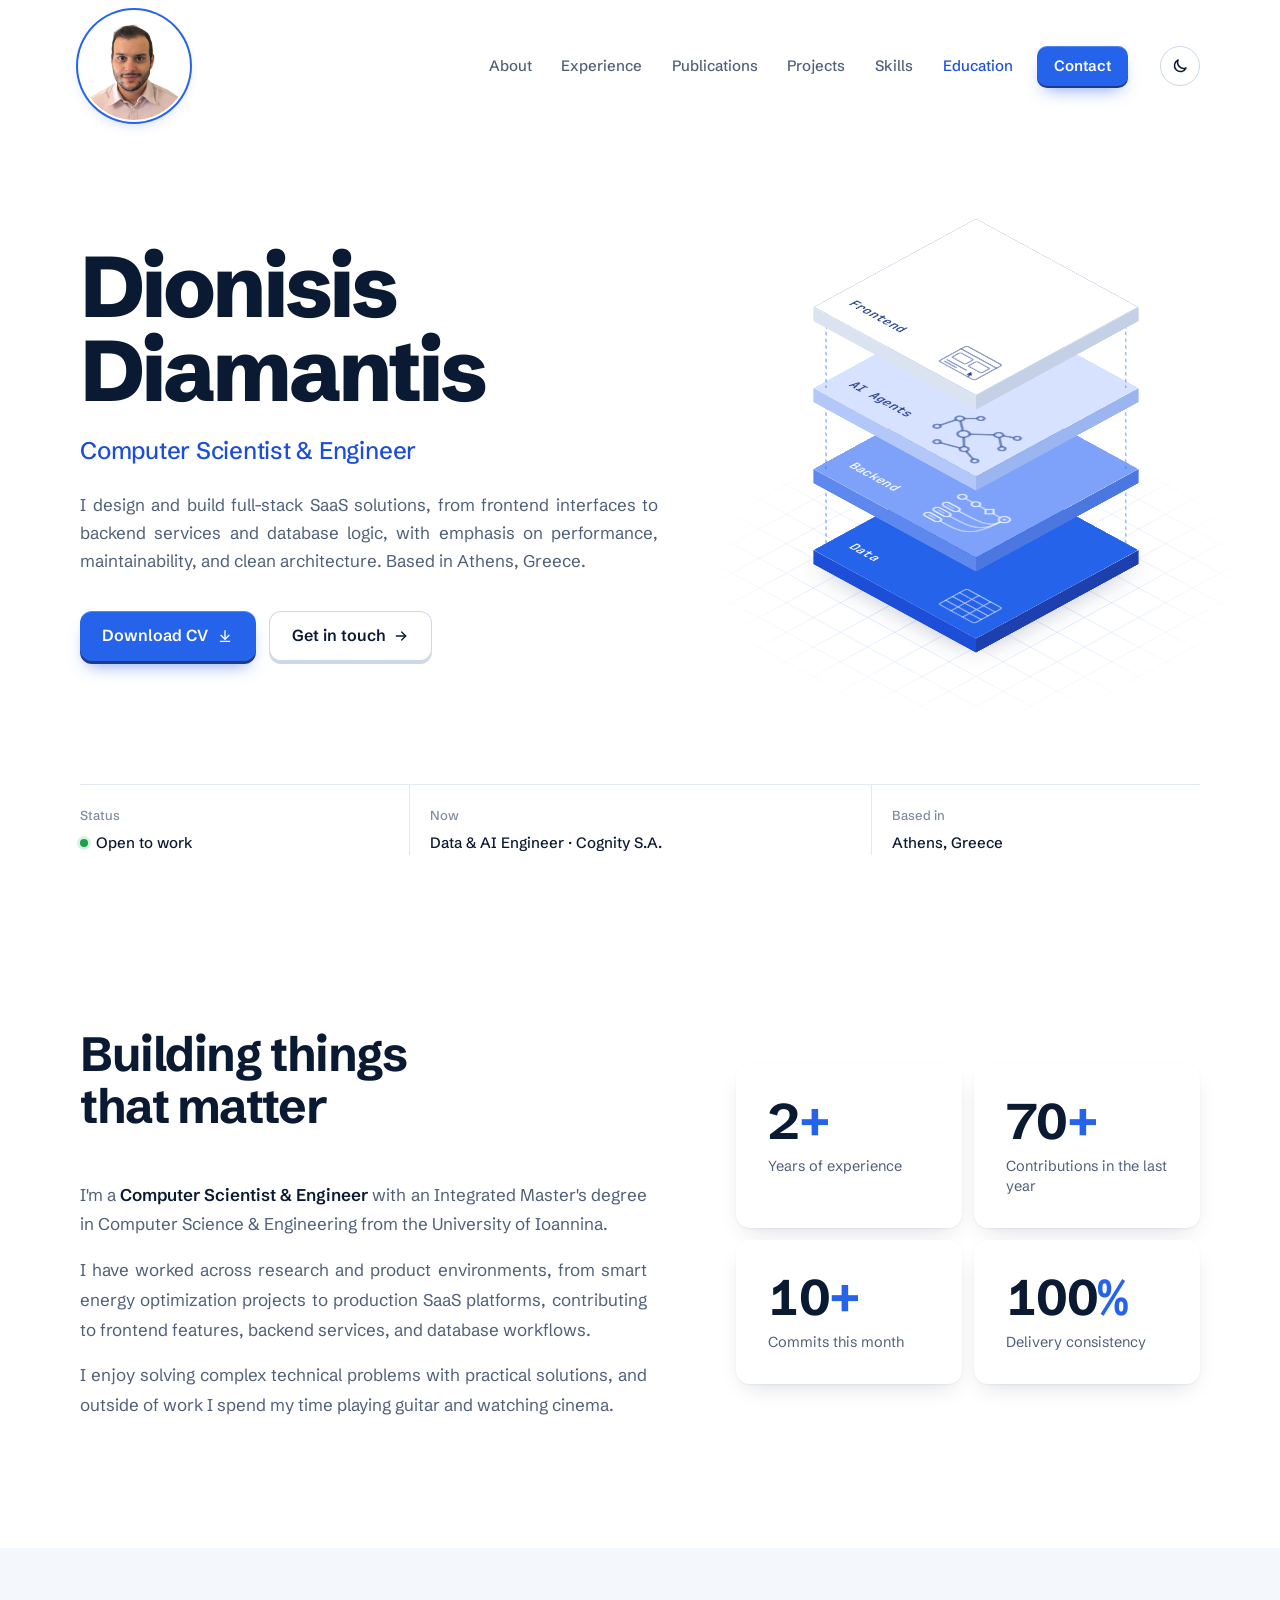
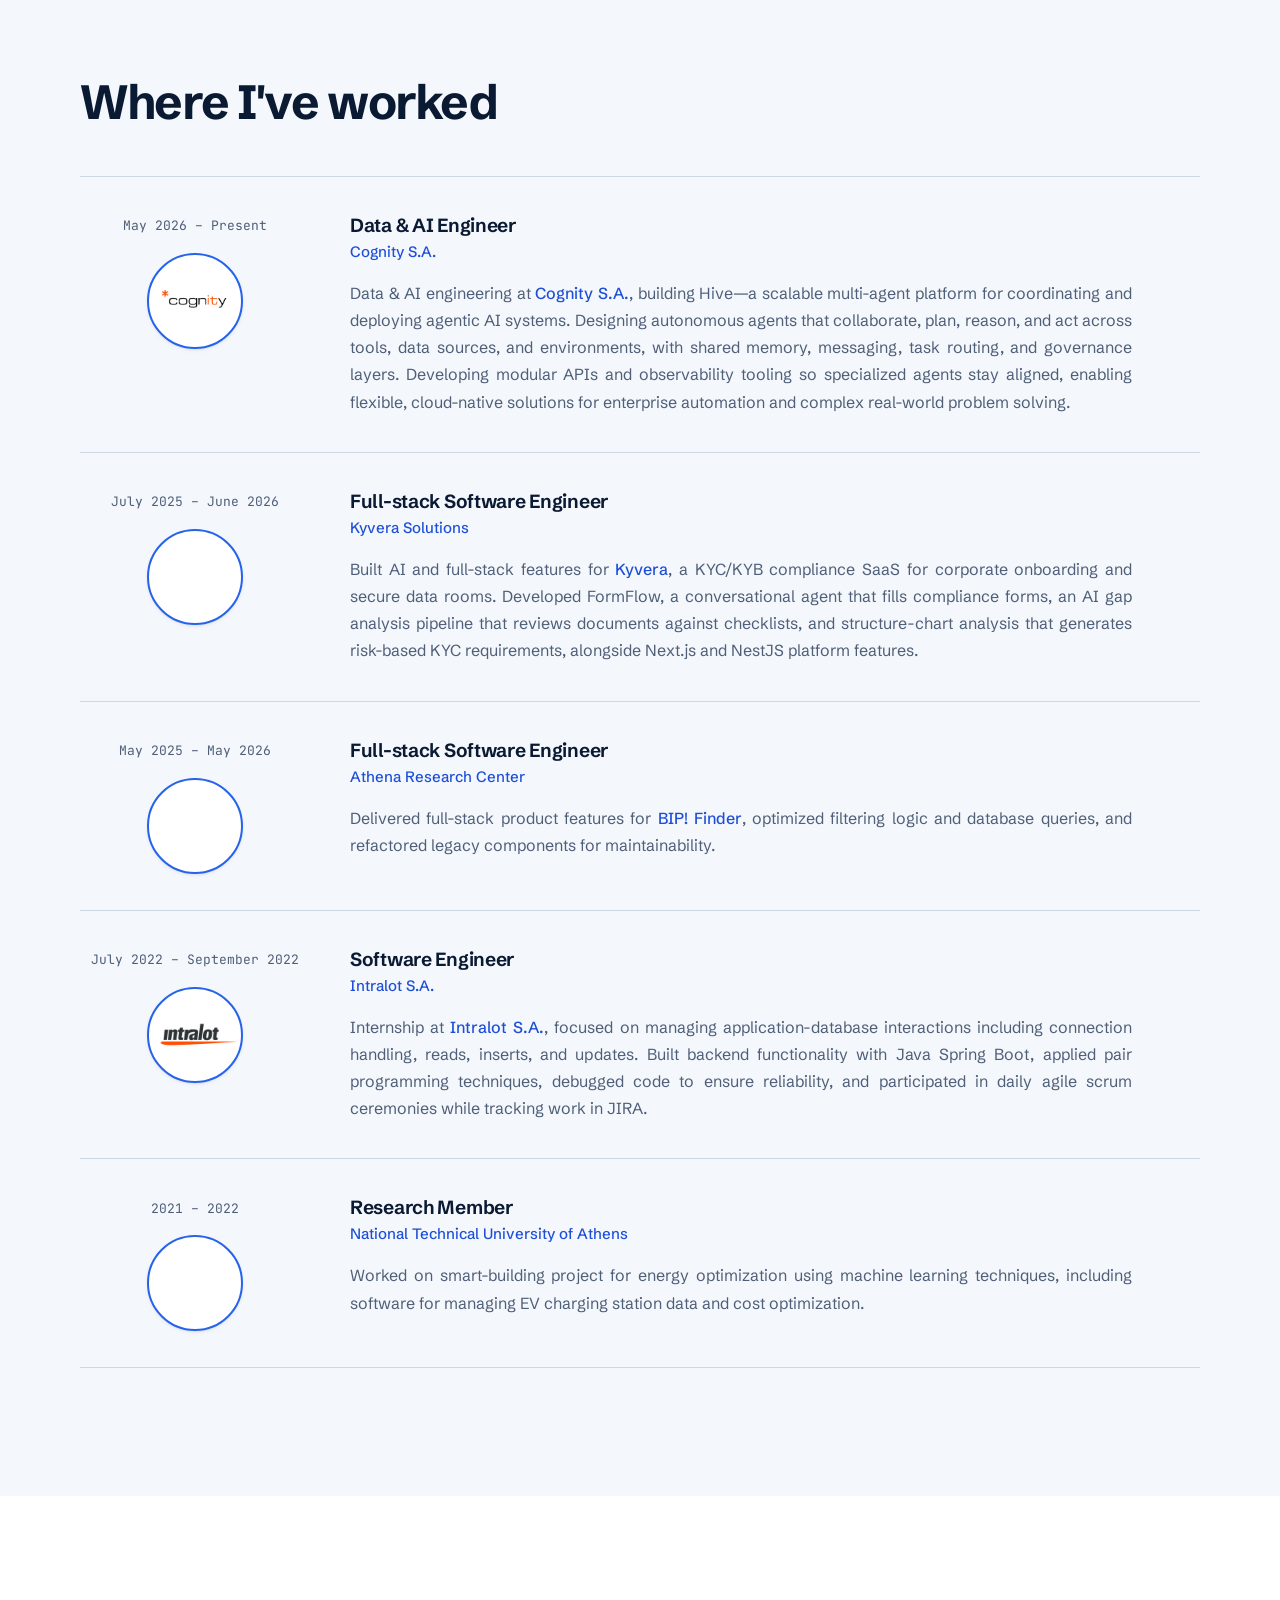
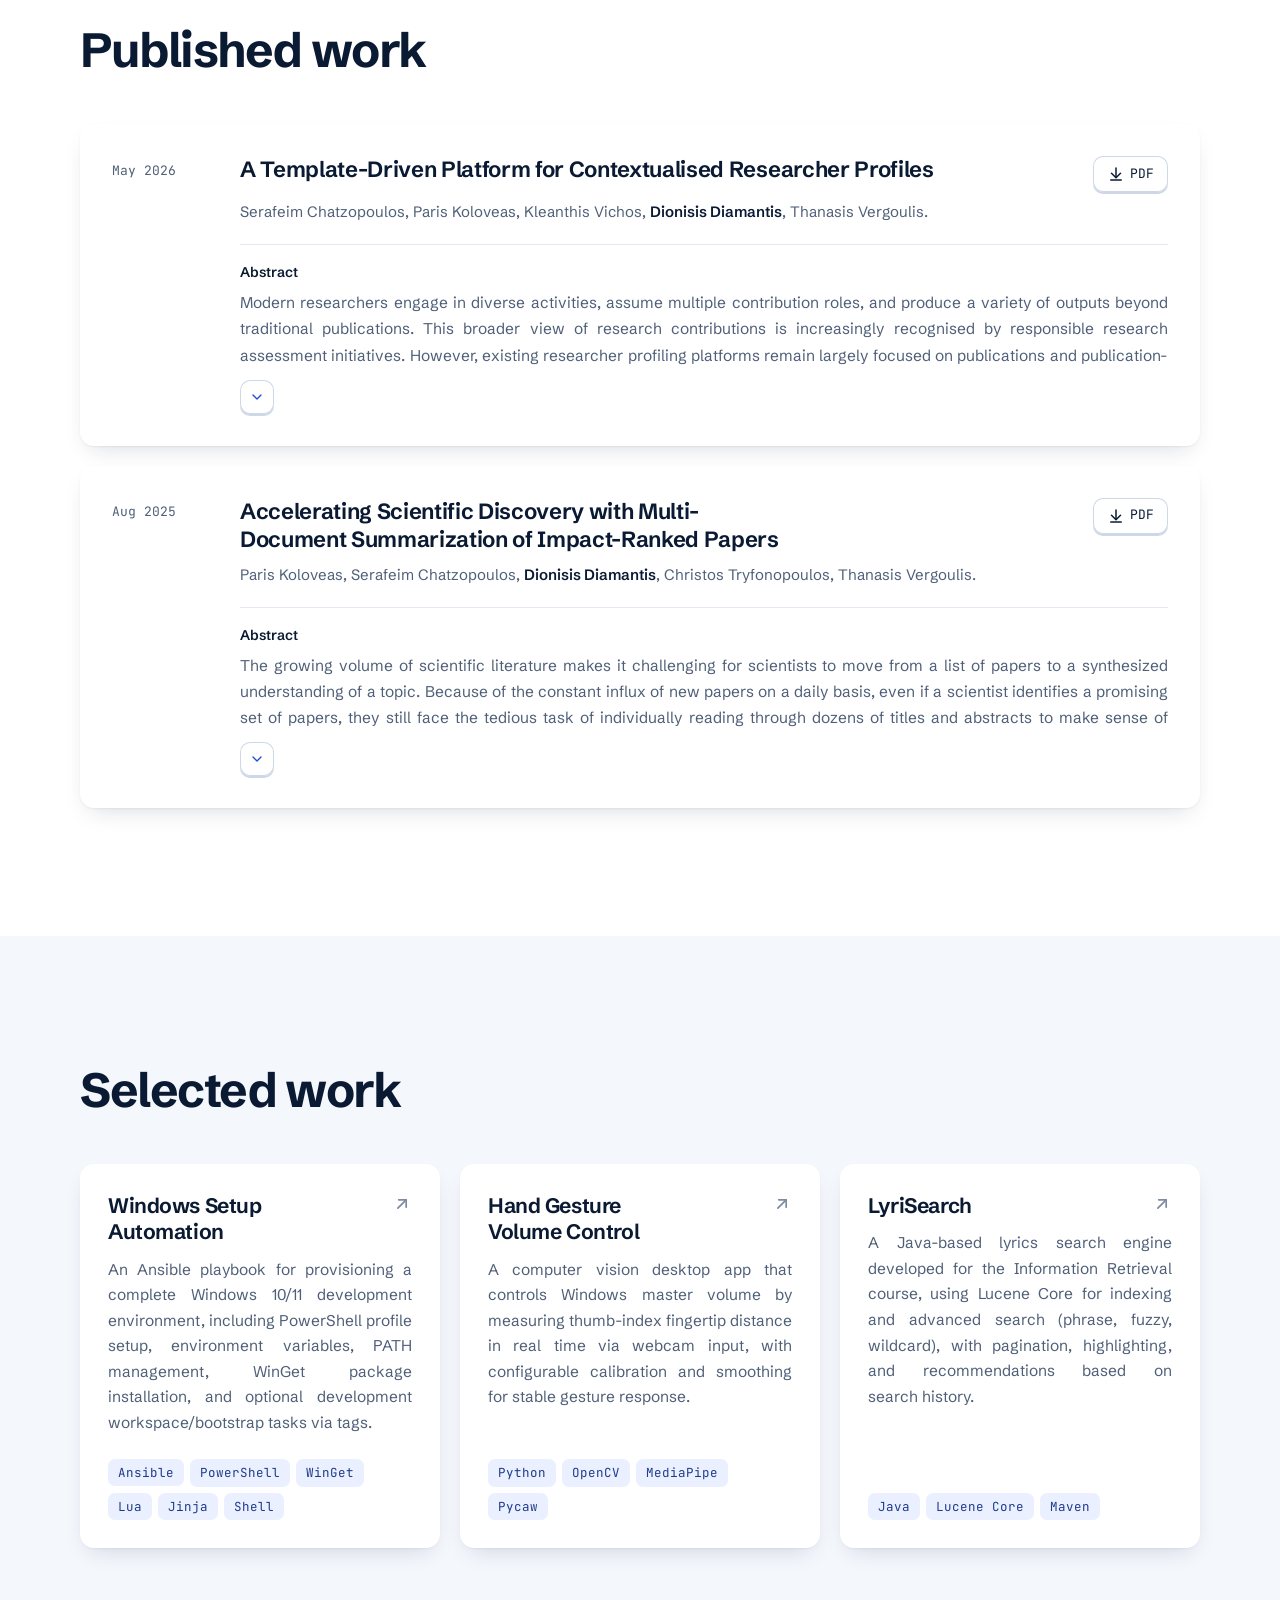
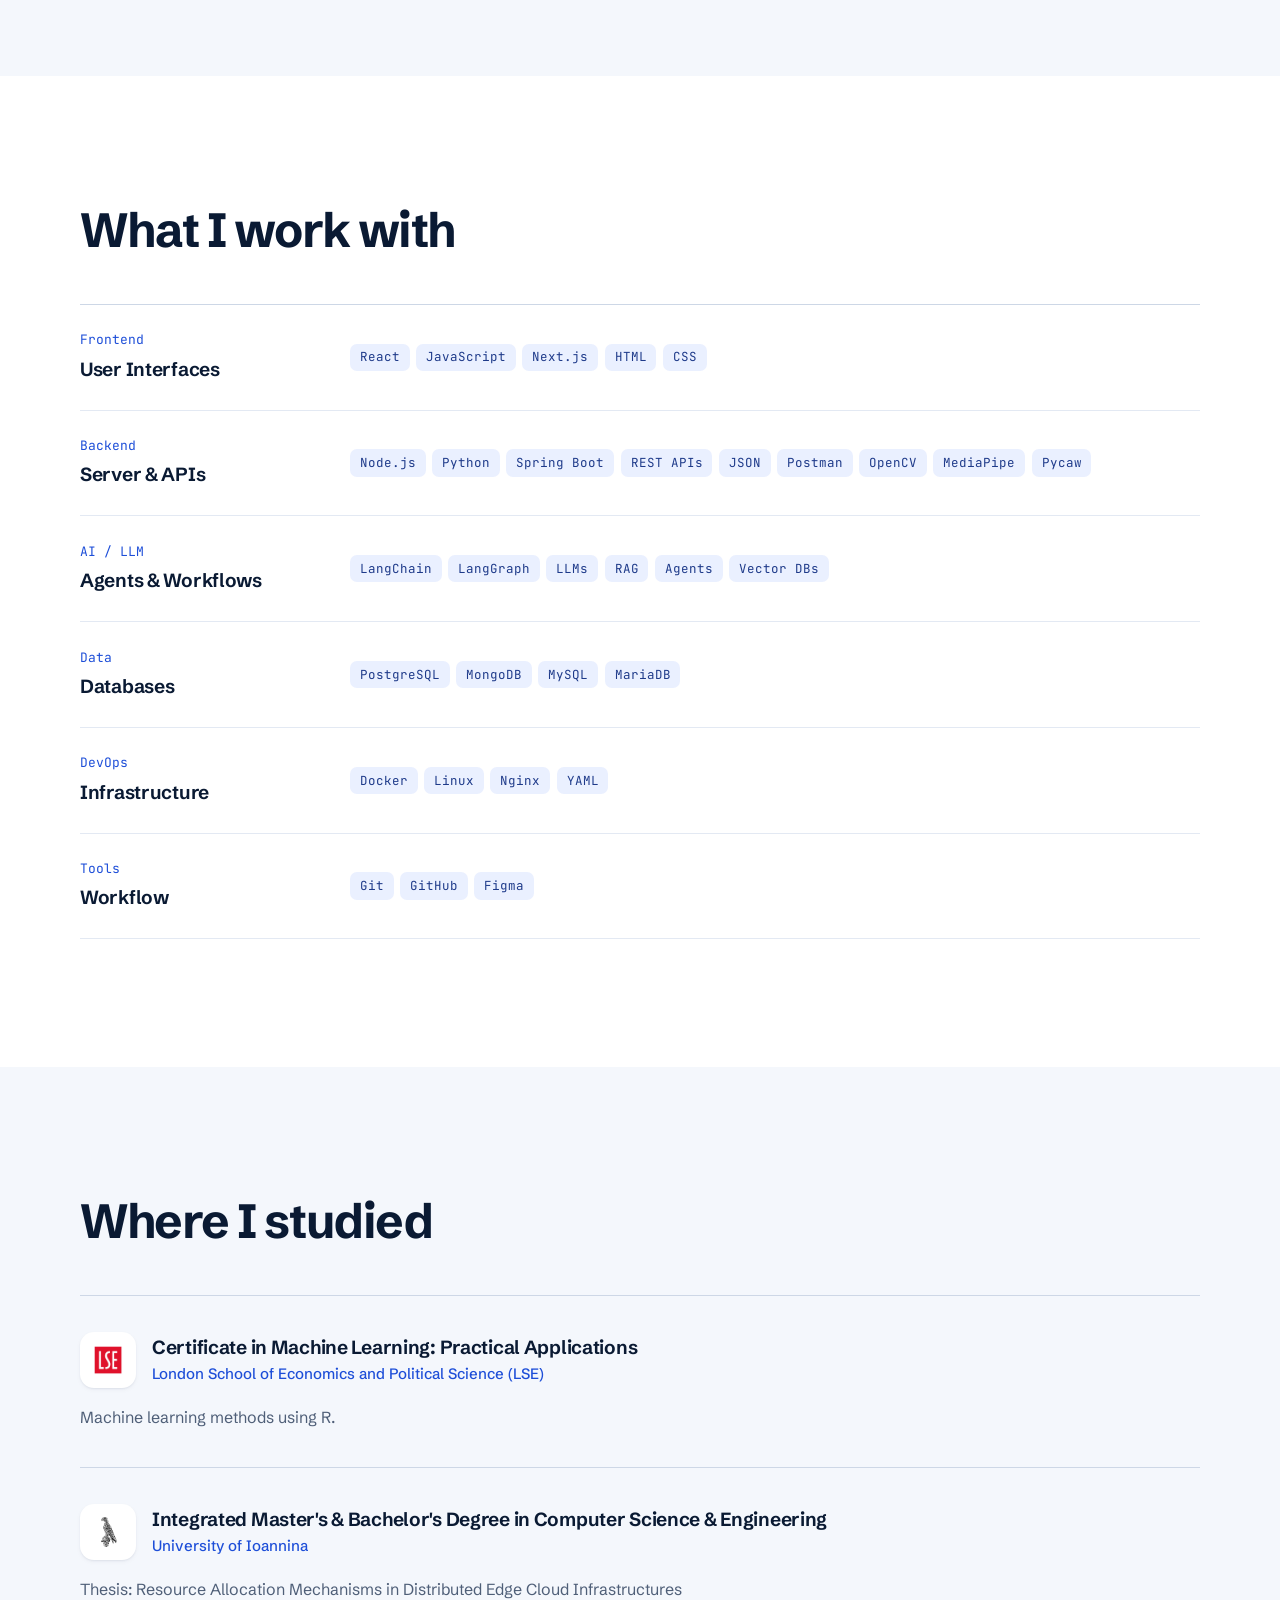
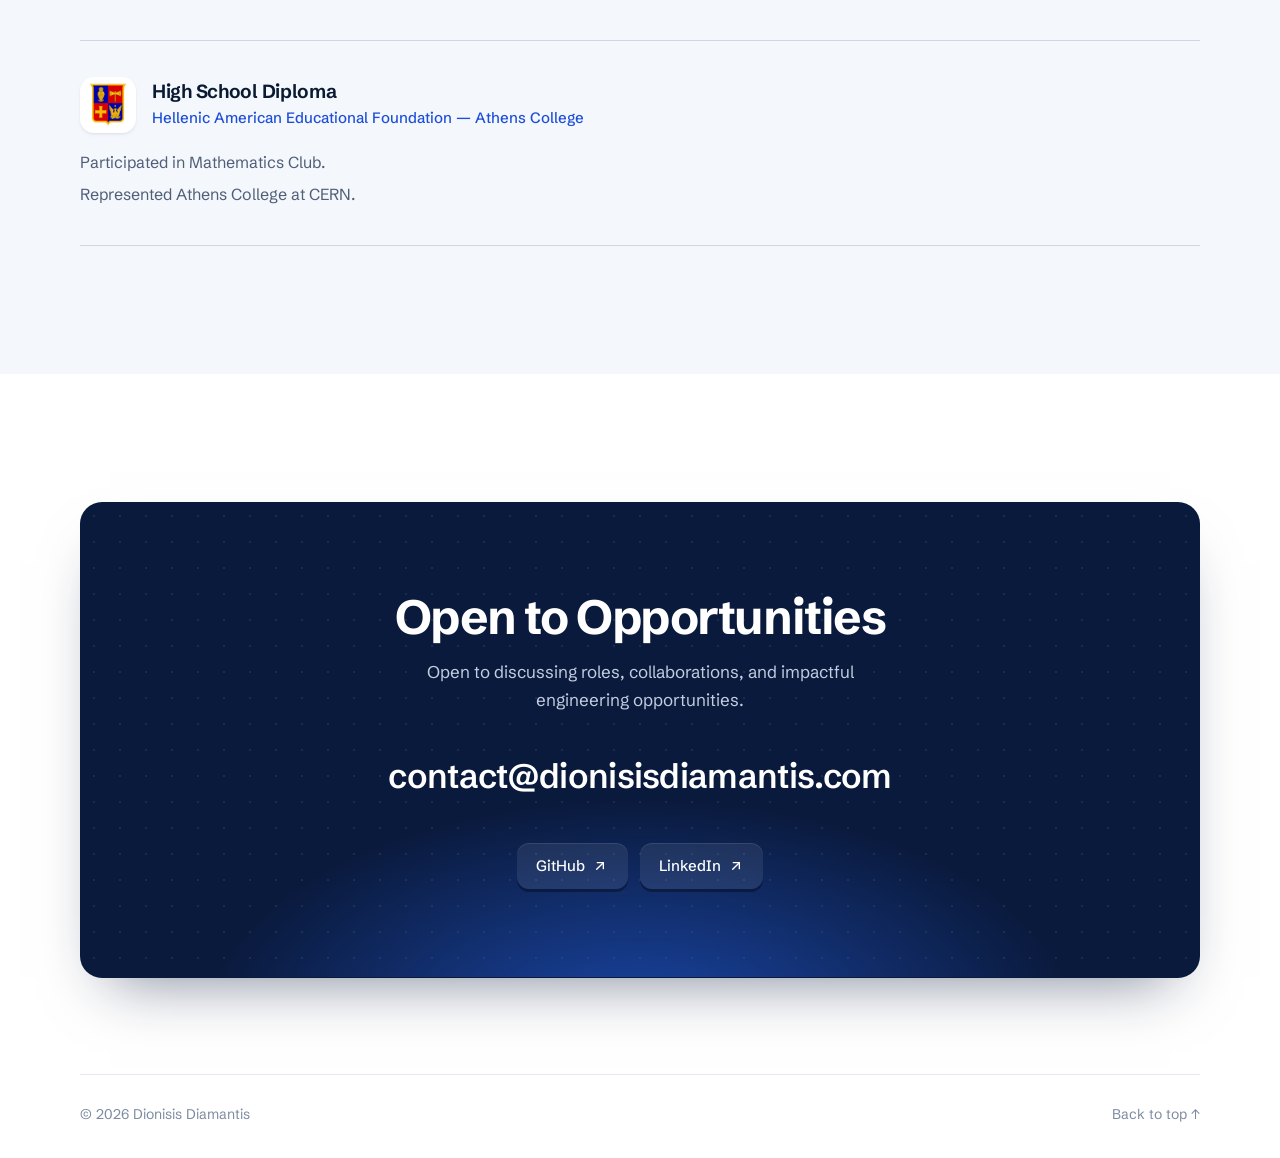
==== commit 15cc20fc: "Tilt the hero stack with the phone, and stop the page scrolling sideways on mobile. - On touch devic" ====
--- a/index.html
+++ b/index.html
@@ -16,7 +16,7 @@
   <link rel="preconnect" href="https://fonts.googleapis.com" />
   <link rel="preconnect" href="https://fonts.gstatic.com" crossorigin />
   <link href="https://fonts.googleapis.com/css2?family=Schibsted+Grotesk:wght@400;500;600;700;800&family=JetBrains+Mono:wght@400;500&display=swap" rel="stylesheet" />
-  <link rel="stylesheet" href="./css/styles.css?v=redesign-6" />
+  <link rel="stylesheet" href="./css/styles.css?v=redesign-7" />
   <script>
     document.documentElement.classList.add('js');
     // apply a theme the visitor picked earlier before the first paint, so there is no flash
@@ -554,6 +554,6 @@
     </div>
   </footer>
 
-  <script src="./js/script.js?v=redesign-5"></script>
+  <script src="./js/script.js?v=redesign-7"></script>
 </body>
 </html>
--- a/css/styles.css
+++ b/css/styles.css
@@ -120,6 +120,7 @@
 }
 
 body {
+  overflow-x: clip; /* nothing should ever scroll the page sideways */
   background: var(--bg);
   color: var(--text);
   font-family: var(--font-main);
@@ -381,6 +382,9 @@
 /* ---------- HERO ---------- */
 #hero {
   position: relative;
+  /* the stack's floor grid reaches far beyond the stack; on narrow screens it made the
+     page wider than the viewport and scrollable sideways */
+  overflow-x: clip;
   min-height: 100vh;
   min-height: 100svh;
   display: flex;
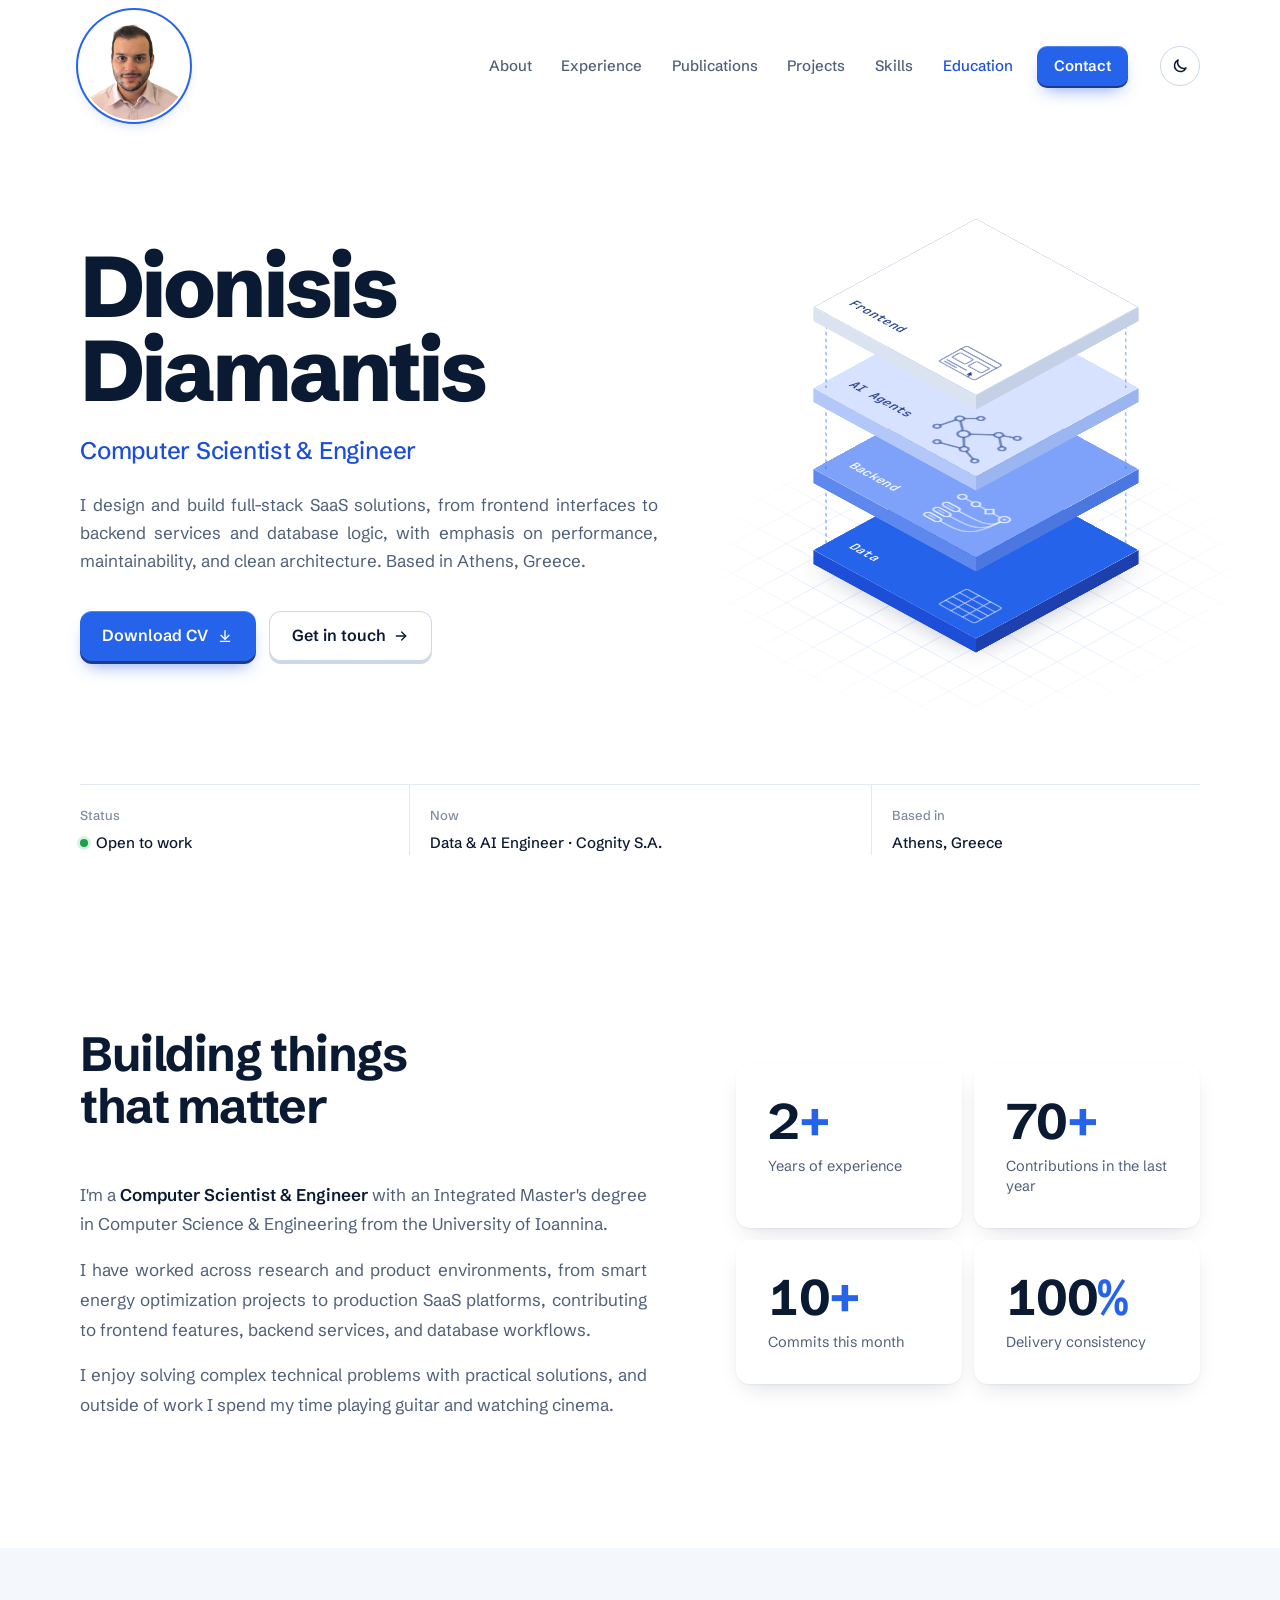
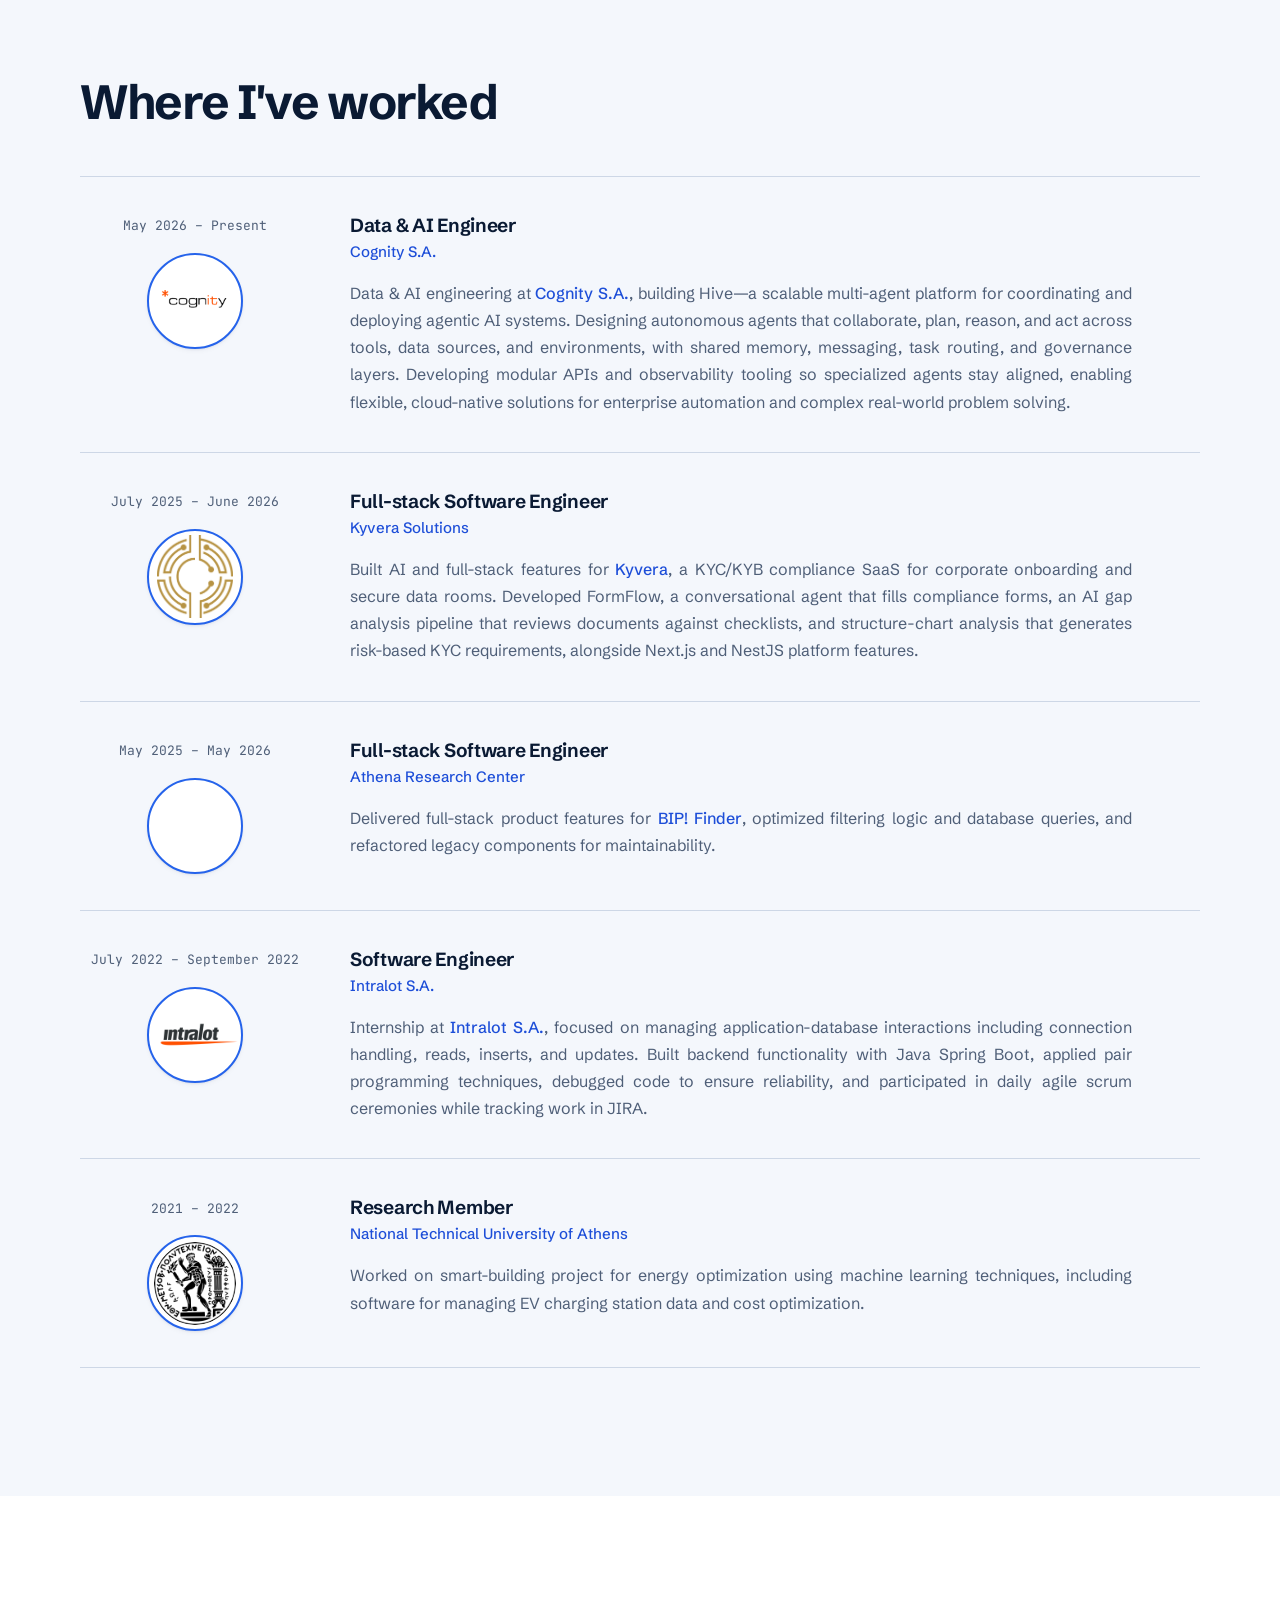
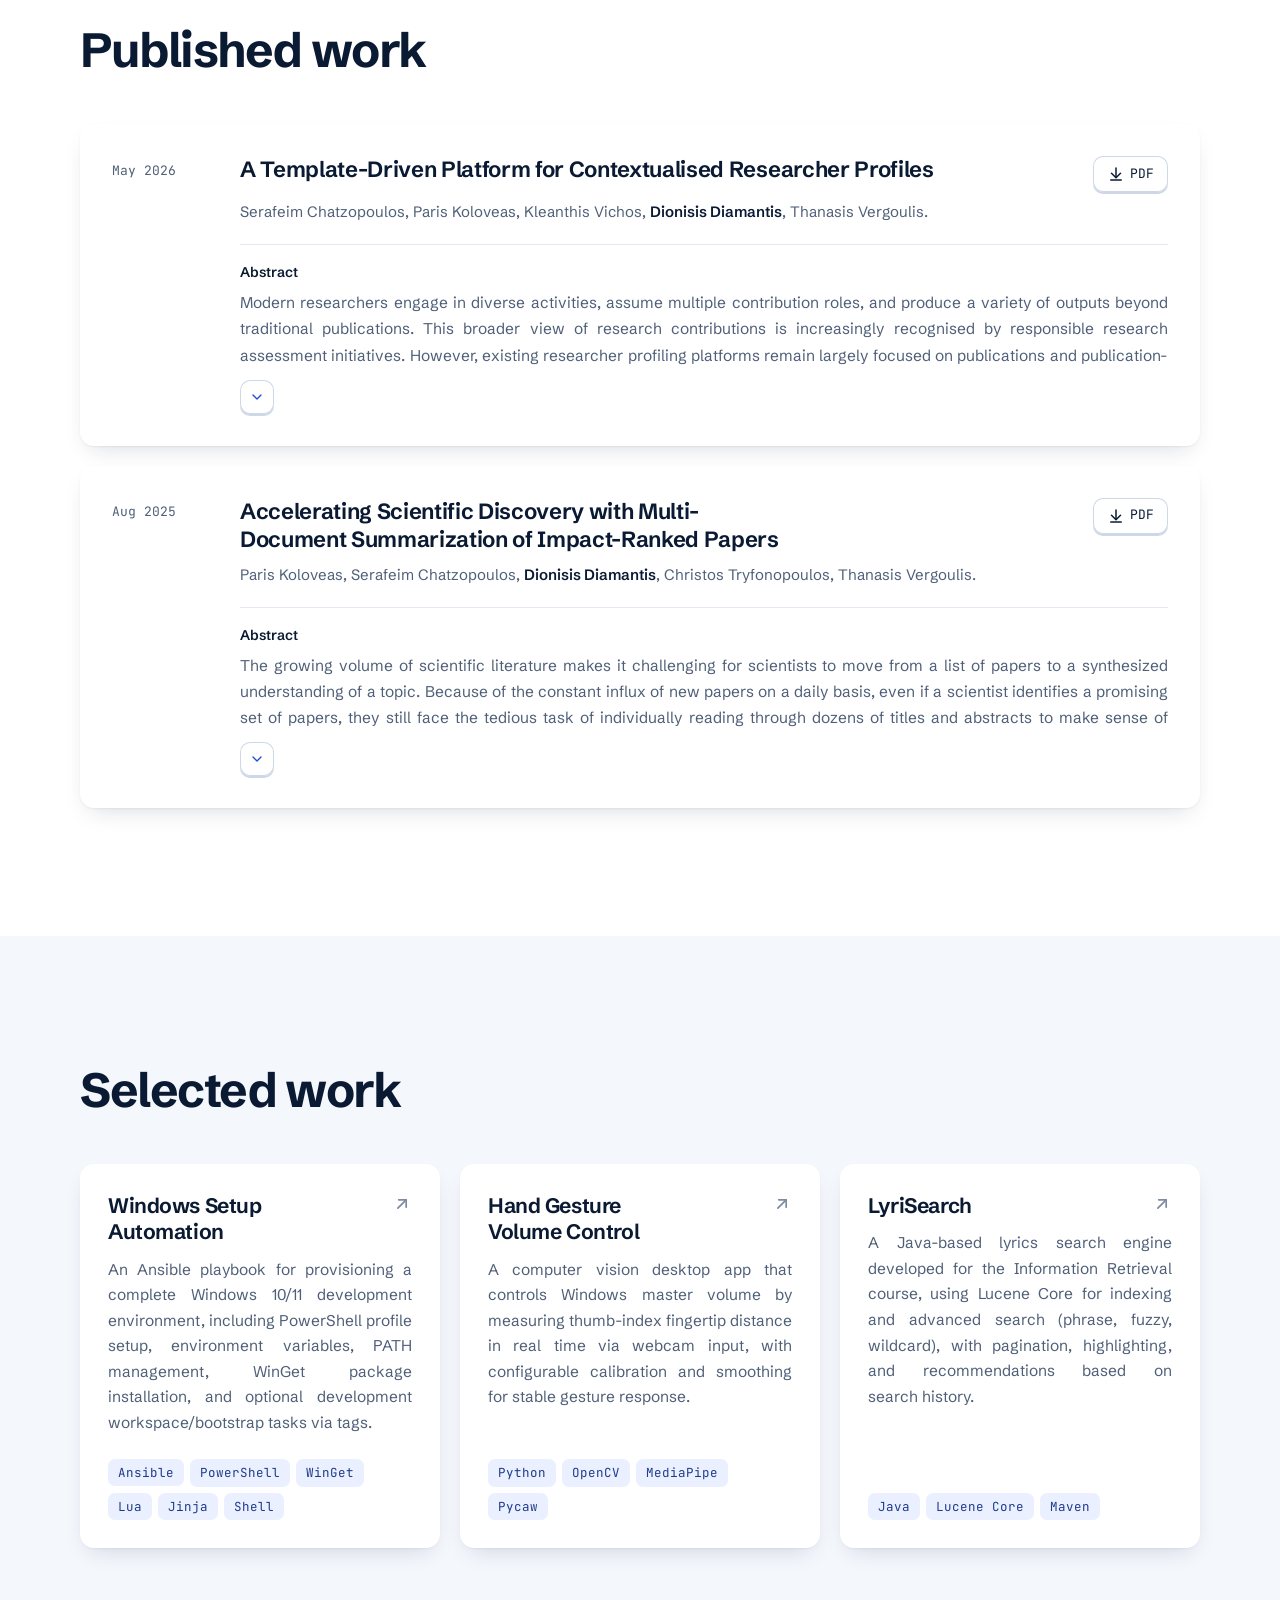
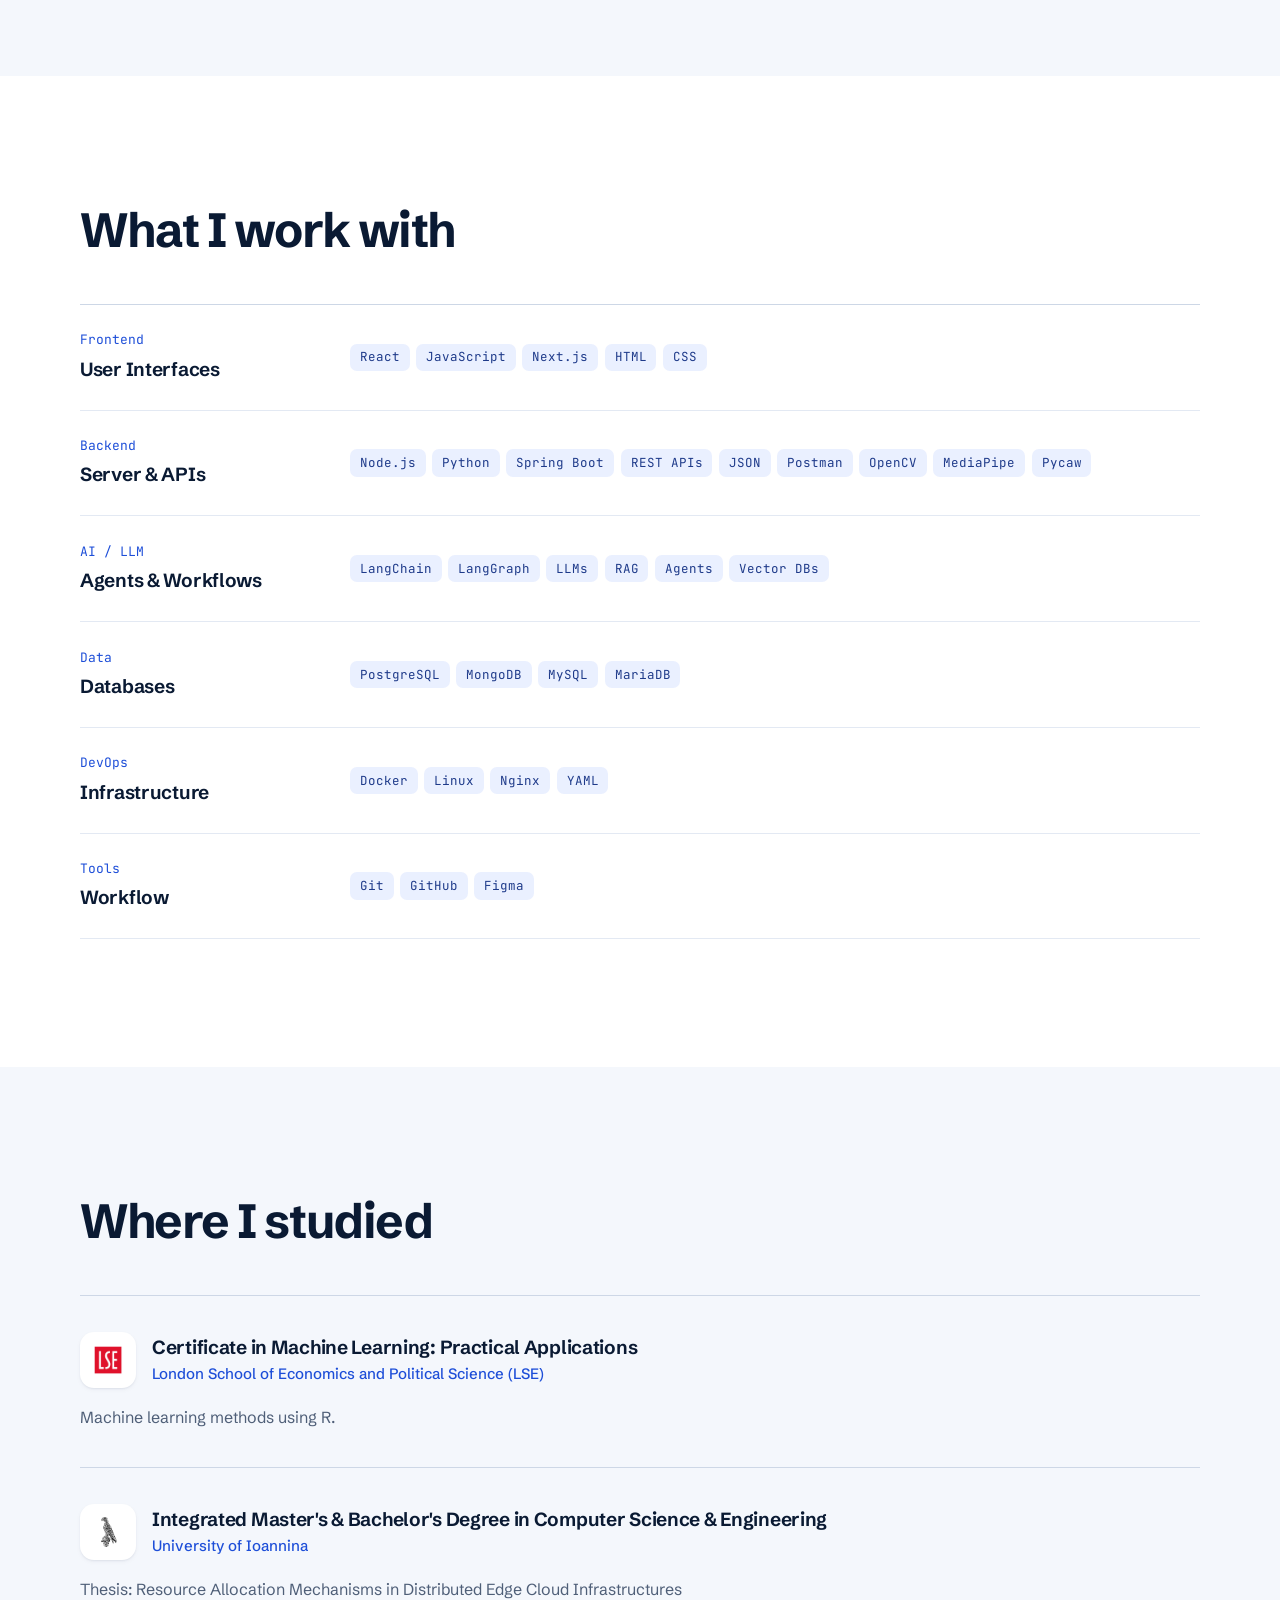
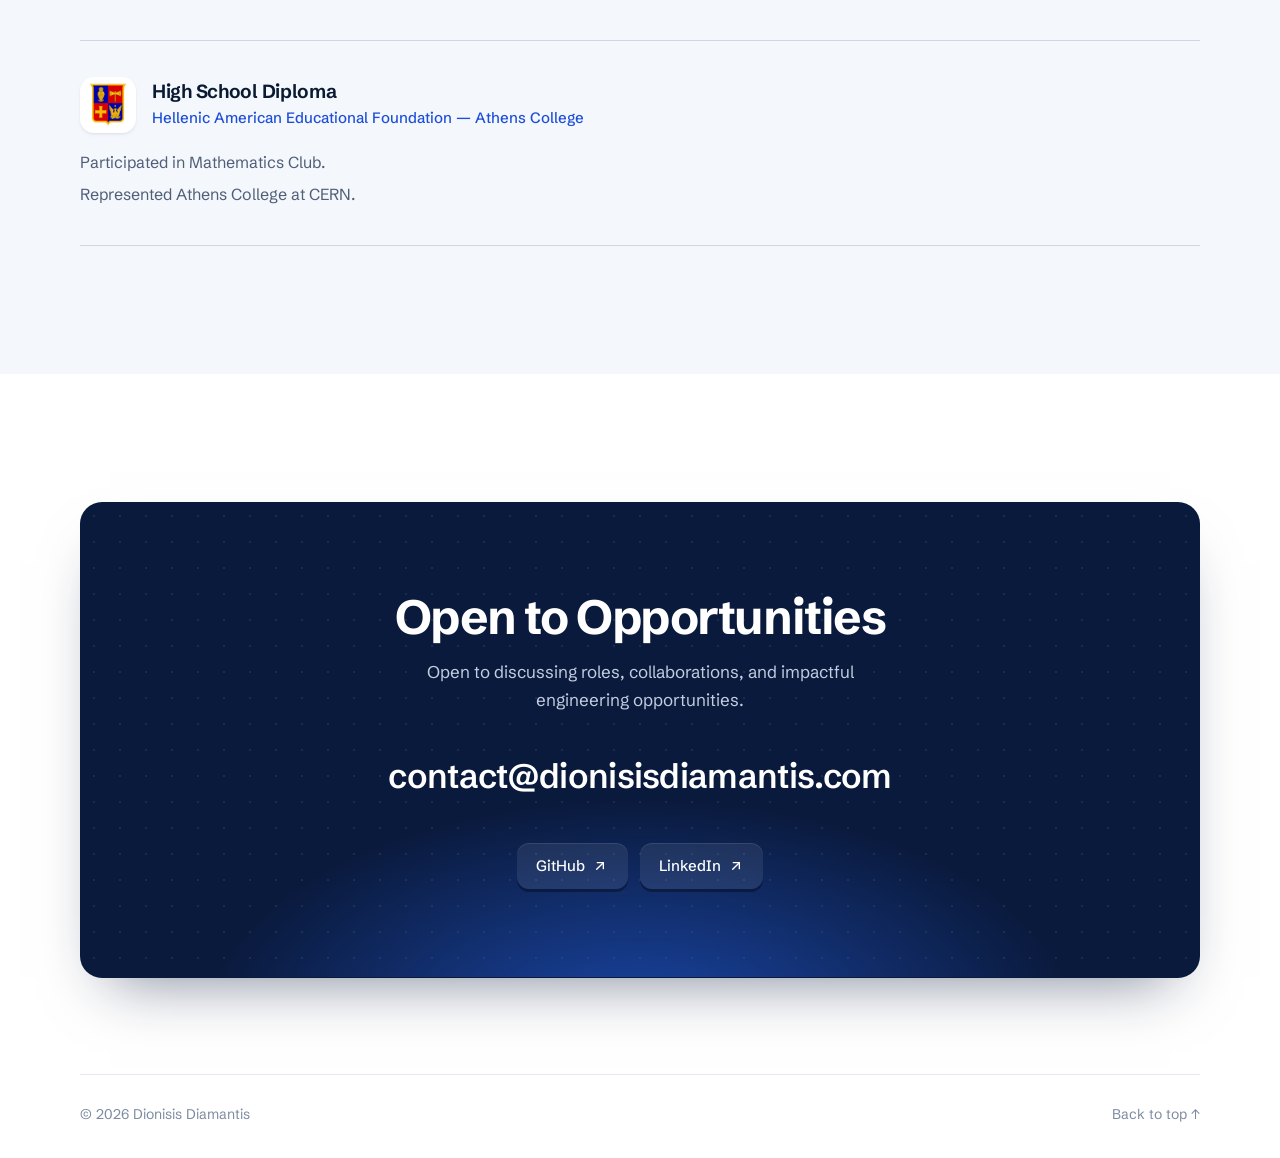
==== commit 0727fb84: "Keep the hero floor grid inside narrow screens so the top bar stays put on Android. The floor grid u" ====
--- a/index.html
+++ b/index.html
@@ -16,7 +16,7 @@
   <link rel="preconnect" href="https://fonts.googleapis.com" />
   <link rel="preconnect" href="https://fonts.gstatic.com" crossorigin />
   <link href="https://fonts.googleapis.com/css2?family=Schibsted+Grotesk:wght@400;500;600;700;800&family=JetBrains+Mono:wght@400;500&display=swap" rel="stylesheet" />
-  <link rel="stylesheet" href="./css/styles.css?v=redesign-7" />
+  <link rel="stylesheet" href="./css/styles.css?v=redesign-8" />
   <script>
     document.documentElement.classList.add('js');
     // apply a theme the visitor picked earlier before the first paint, so there is no flash
--- a/css/styles.css
+++ b/css/styles.css
@@ -1358,6 +1358,9 @@
     aspect-ratio: auto;
     padding: calc(var(--gap) * 3 + 2rem) 0 1.5rem;
   }
+  /* keep the floor grid inside the screen: Chrome on Android widens the page to fit anything
+     that pokes out, even when it is clipped, and the fixed top bar then stretches with it */
+  .stack-floor { inset: -30%; }
 
   .hero-meta { grid-template-columns: minmax(0, 1fr); margin-top: 1.5rem; }
   .hero-meta-item { flex-direction: row; align-items: baseline; justify-content: space-between; gap: 1rem; padding: 0.9rem 0; border-bottom: 1px solid var(--line); }
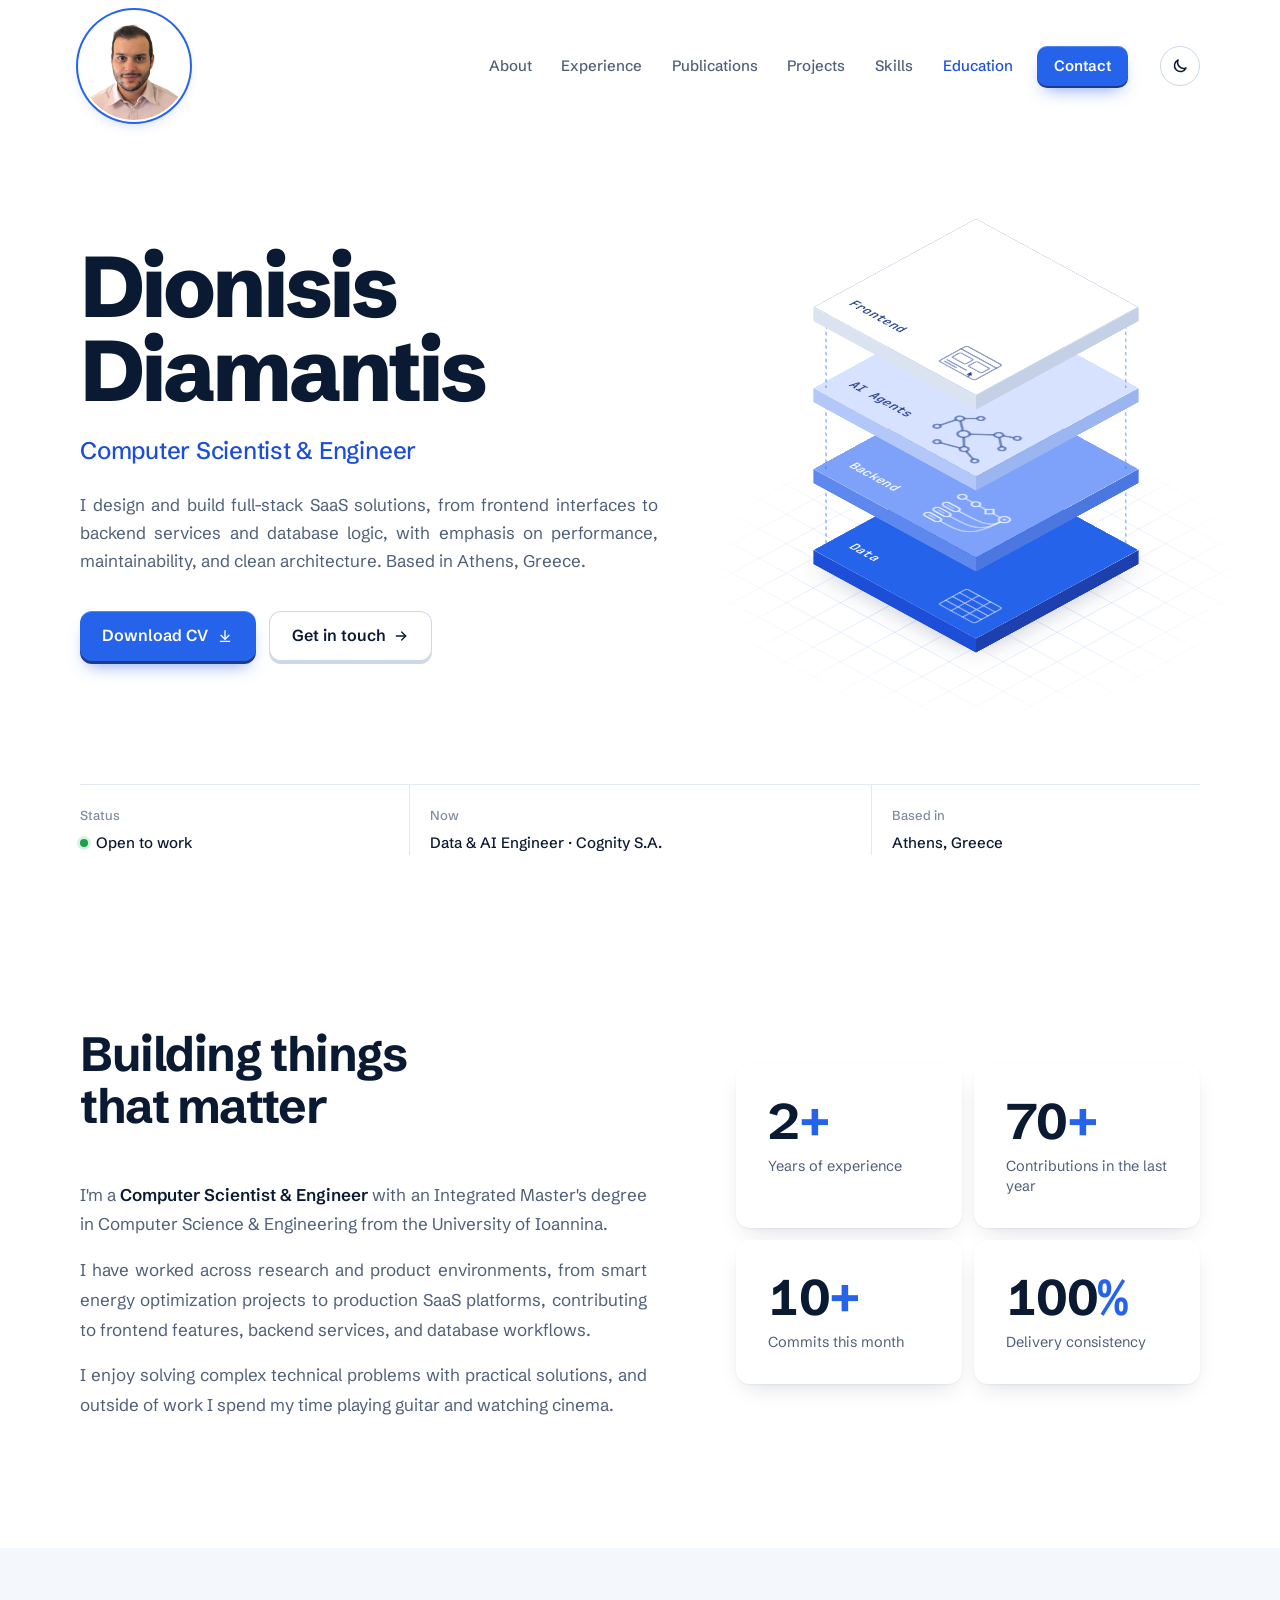
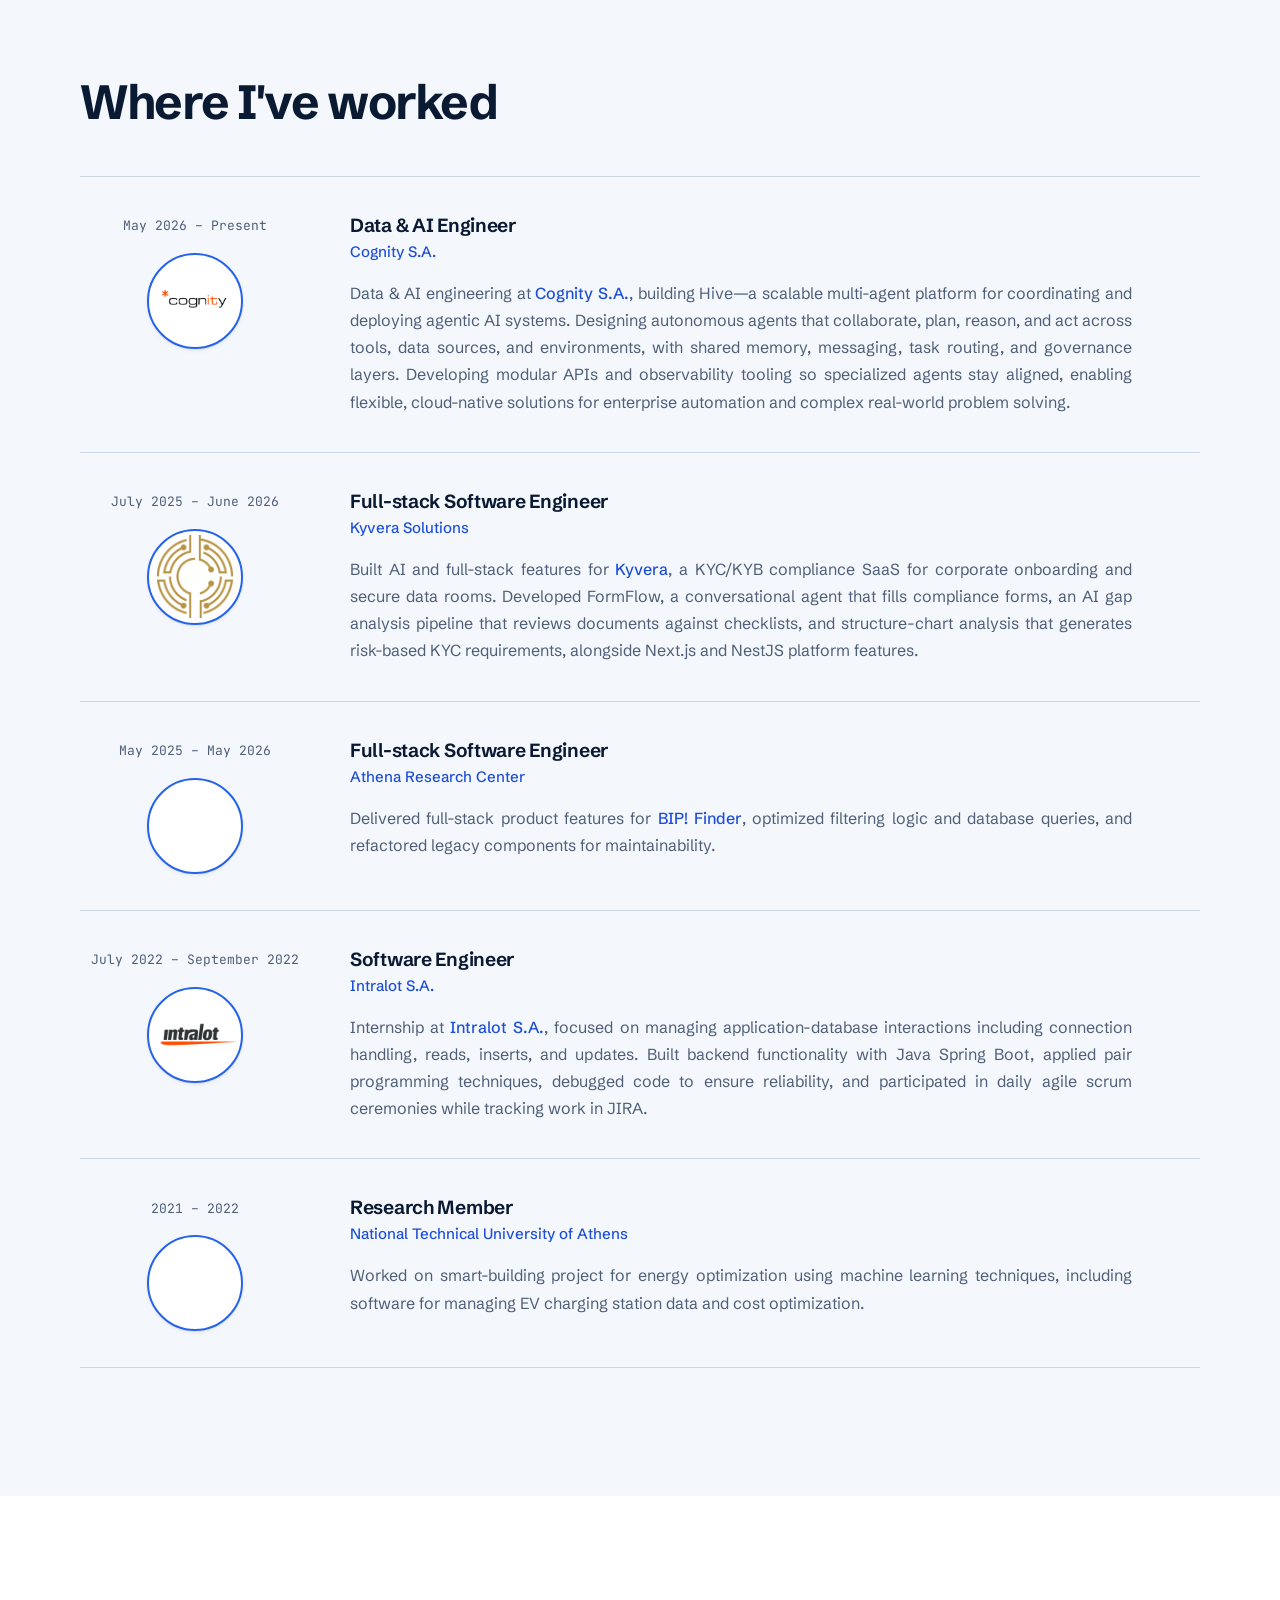
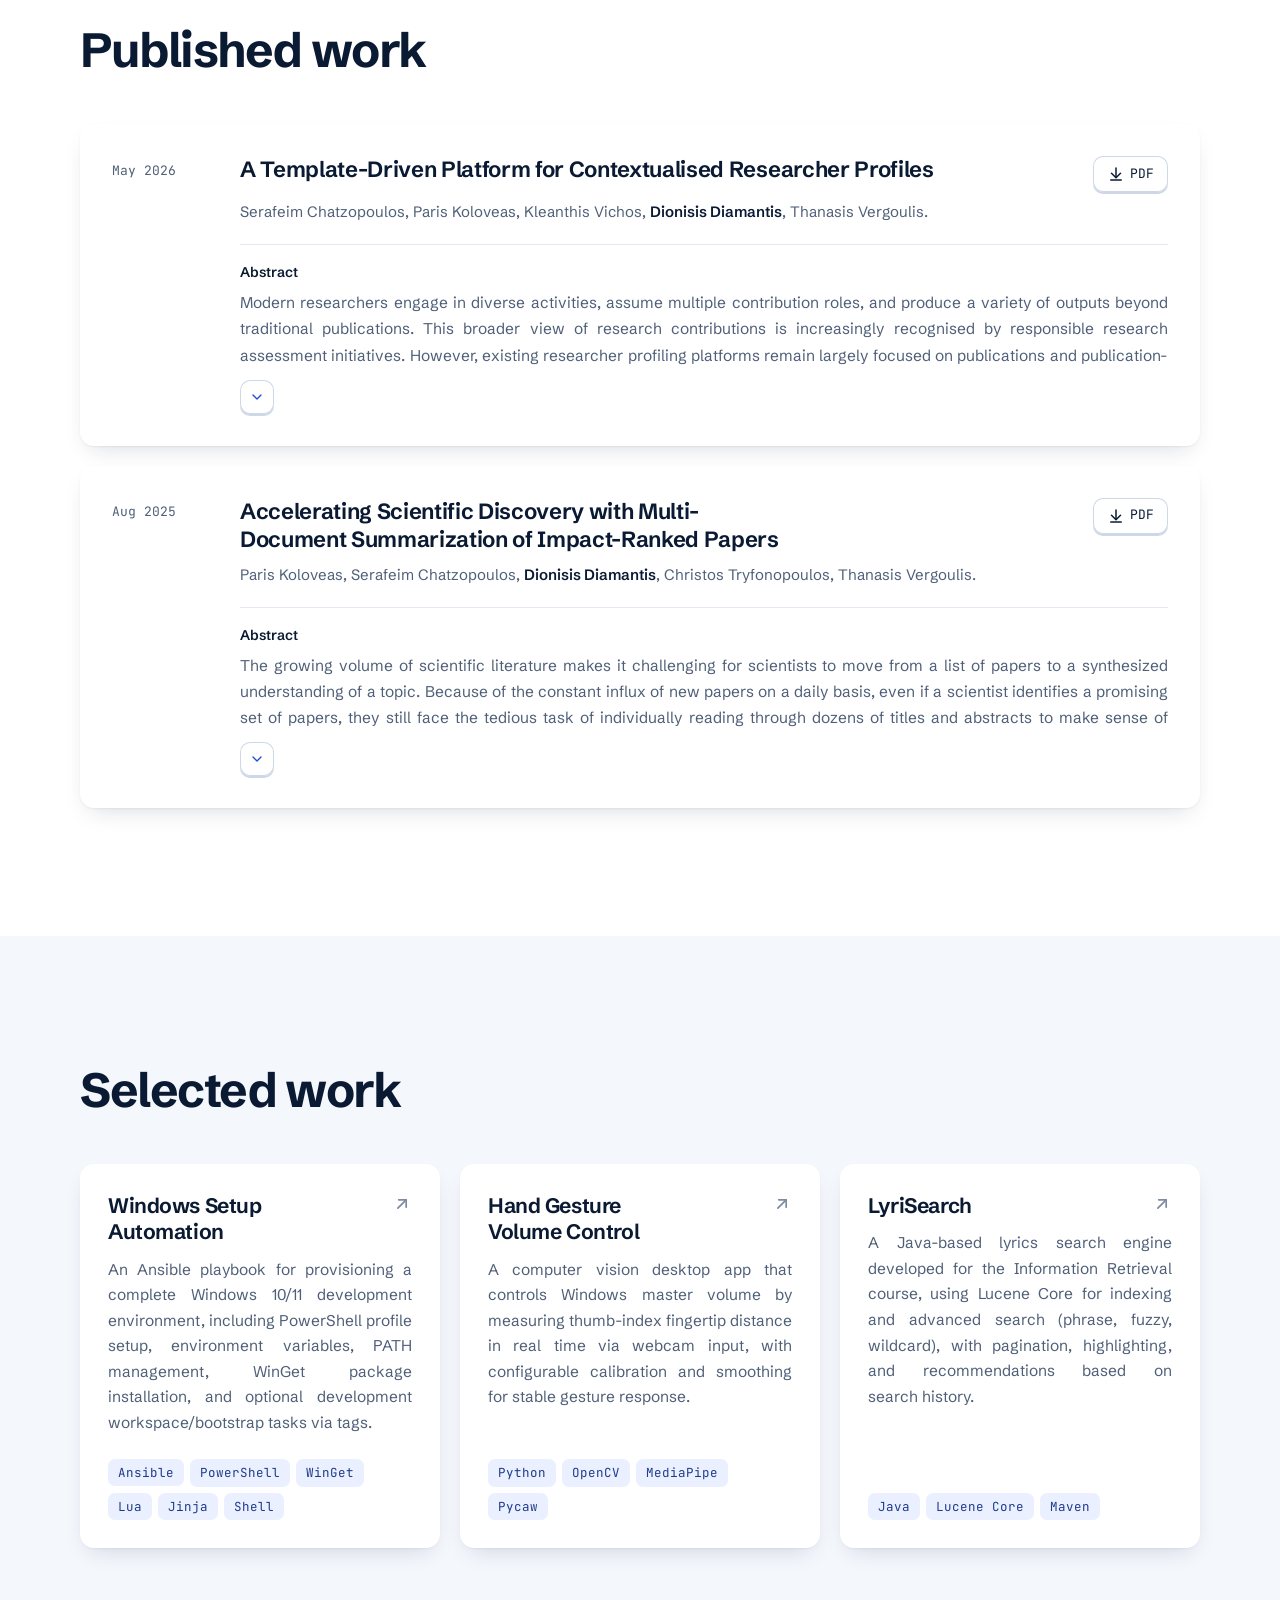
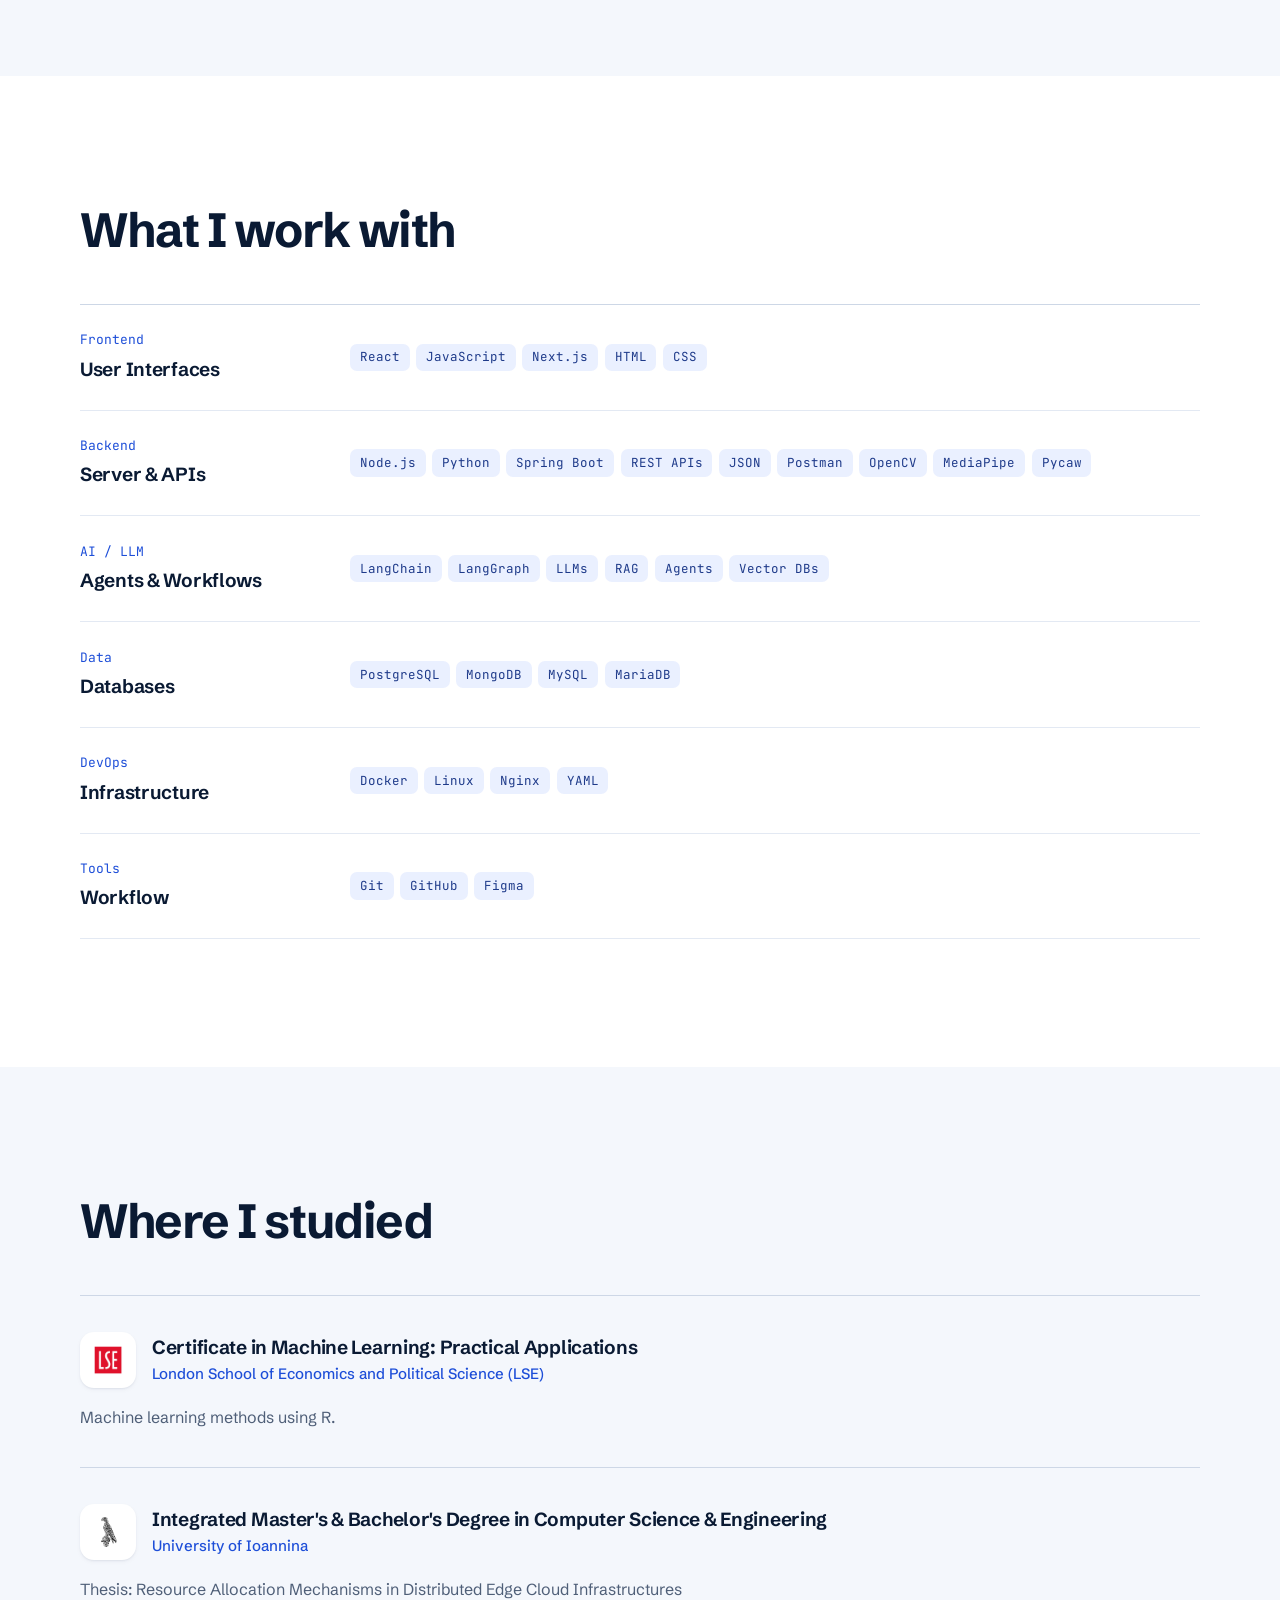
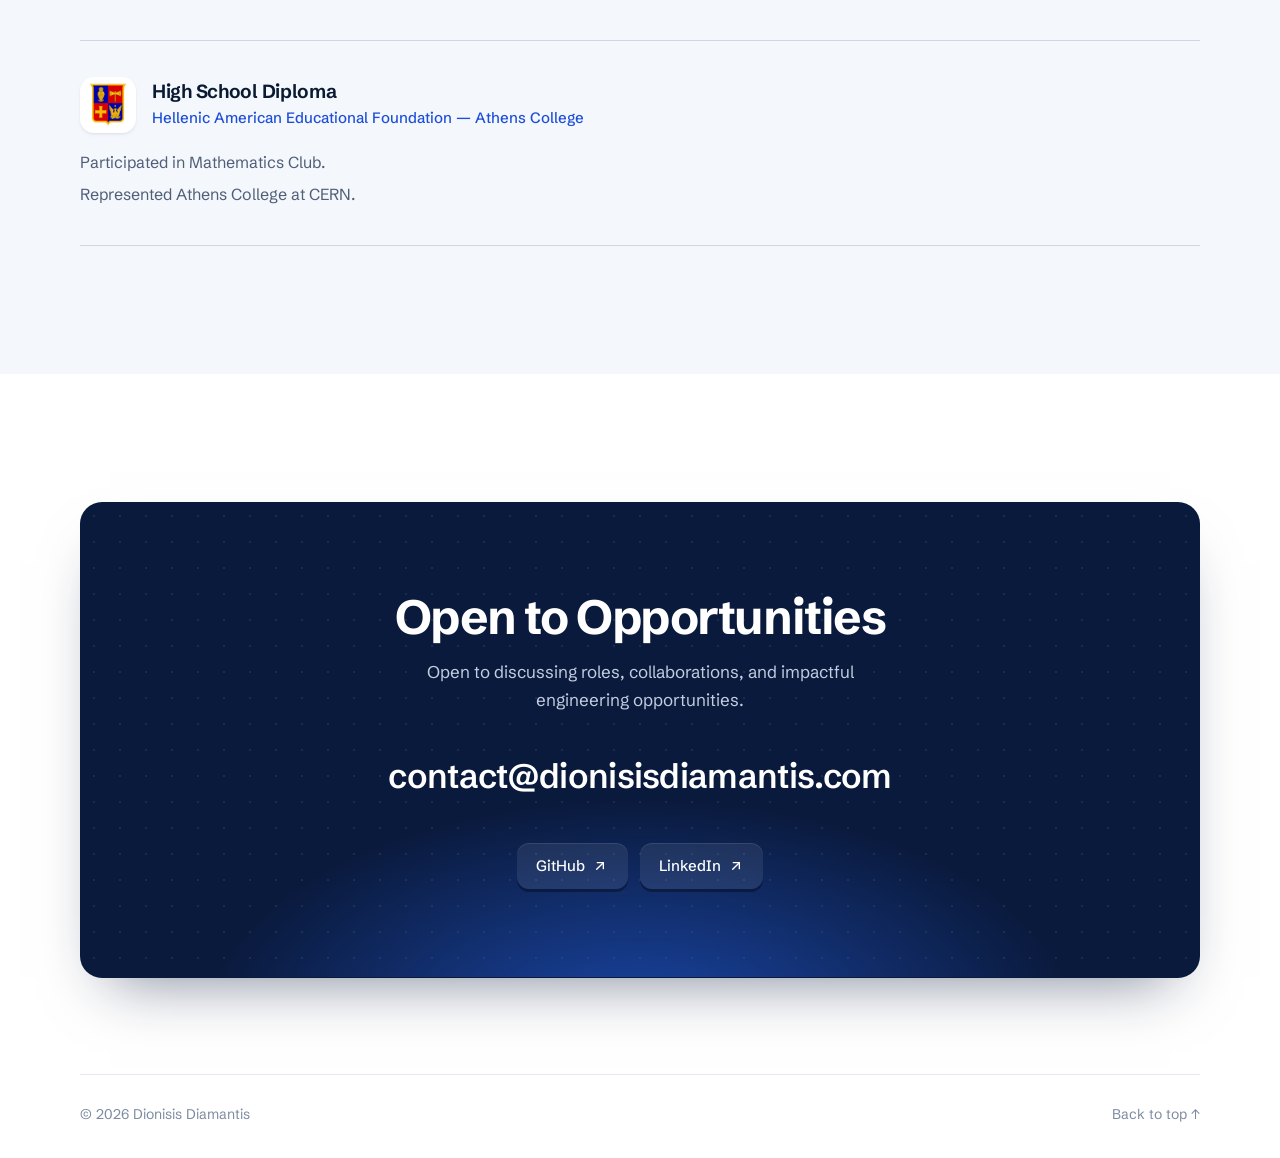
==== commit 0234a861: "Stop the top bar stretching past the screen on phones; add a ?debug layout readout. On a real phone " ====
--- a/index.html
+++ b/index.html
@@ -2,7 +2,7 @@
 <html lang="en">
 <head>
   <meta charset="UTF-8" />
-  <meta name="viewport" content="width=device-width, initial-scale=1.0, viewport-fit=cover" />
+  <meta name="viewport" content="width=device-width, initial-scale=1.0, minimum-scale=1.0, viewport-fit=cover" />
   <meta name="google-site-verification" content="ur2mMR9b_NcOJcLGrfD8p8n-YWBuxhyLKRSoC2bK8dc" />
   <meta name="theme-color" content="#ffffff" media="(prefers-color-scheme: light)" />
   <meta name="theme-color" content="#0b1120" media="(prefers-color-scheme: dark)" />
@@ -16,7 +16,7 @@
   <link rel="preconnect" href="https://fonts.googleapis.com" />
   <link rel="preconnect" href="https://fonts.gstatic.com" crossorigin />
   <link href="https://fonts.googleapis.com/css2?family=Schibsted+Grotesk:wght@400;500;600;700;800&family=JetBrains+Mono:wght@400;500&display=swap" rel="stylesheet" />
-  <link rel="stylesheet" href="./css/styles.css?v=redesign-8" />
+  <link rel="stylesheet" href="./css/styles.css?v=redesign-9" />
   <script>
     document.documentElement.classList.add('js');
     // apply a theme the visitor picked earlier before the first paint, so there is no flash
@@ -554,6 +554,6 @@
     </div>
   </footer>
 
-  <script src="./js/script.js?v=redesign-7"></script>
+  <script src="./js/script.js?v=redesign-9"></script>
 </body>
 </html>
--- a/css/styles.css
+++ b/css/styles.css
@@ -114,6 +114,7 @@
 }
 
 html {
+  overflow-x: hidden; /* with the body rule below: the page never scrolls sideways */
   scroll-behavior: smooth;
   scroll-padding-top: calc(var(--nav-h) + 1.5rem);
   -webkit-text-size-adjust: 100%;
@@ -156,9 +157,18 @@
 }
 
 /* ---------- NAV ---------- */
+/*
+  Fixed bars are sized from the screen (100vw), not from `left: 0; right: 0`.
+  Some mobile browsers widen their layout viewport when they think the page is wider than
+  the screen, and anything stretched between left and right then grows with it: the bar
+  ended up ~1640px wide on a 412px phone, with its buttons far off screen. 100vw always
+  means the real screen width, and min() keeps desktop from running under the scrollbar.
+*/
 nav {
   position: fixed;
-  inset: 0 0 auto 0;
+  top: 0;
+  left: 0;
+  width: calc(min(100%, 100vw) - 2 * var(--gutter)); /* content-box: the gutters are padding */
   z-index: 100;
   height: var(--nav-h);
   padding: 0 var(--gutter);
@@ -295,7 +305,7 @@
   position: fixed;
   top: calc(var(--nav-h) + env(safe-area-inset-top));
   left: 0;
-  right: 0;
+  width: min(100%, 100vw);
   height: 100vh;
   z-index: 99;
   border: 0;
@@ -435,6 +445,9 @@
 
 /* 3D layer stack: four slabs with real side faces, in an isometric view */
 .stack {
+  /* layout containment: nothing inside the stack (the floor grid, the 3D layers, the tilt)
+     can ever count towards the page's scrollable width, whatever the browser */
+  contain: layout;
   --w: clamp(150px, 19vw, 230px);
   --t: calc(var(--w) * 0.075);
   --gap: calc(var(--w) * 0.42);
@@ -1306,7 +1319,7 @@
     position: fixed;
     top: calc(var(--nav-h) + env(safe-area-inset-top));
     left: 0;
-    right: 0;
+    width: min(100%, 100vw);
     z-index: 101;
     flex-direction: column;
     align-items: stretch;
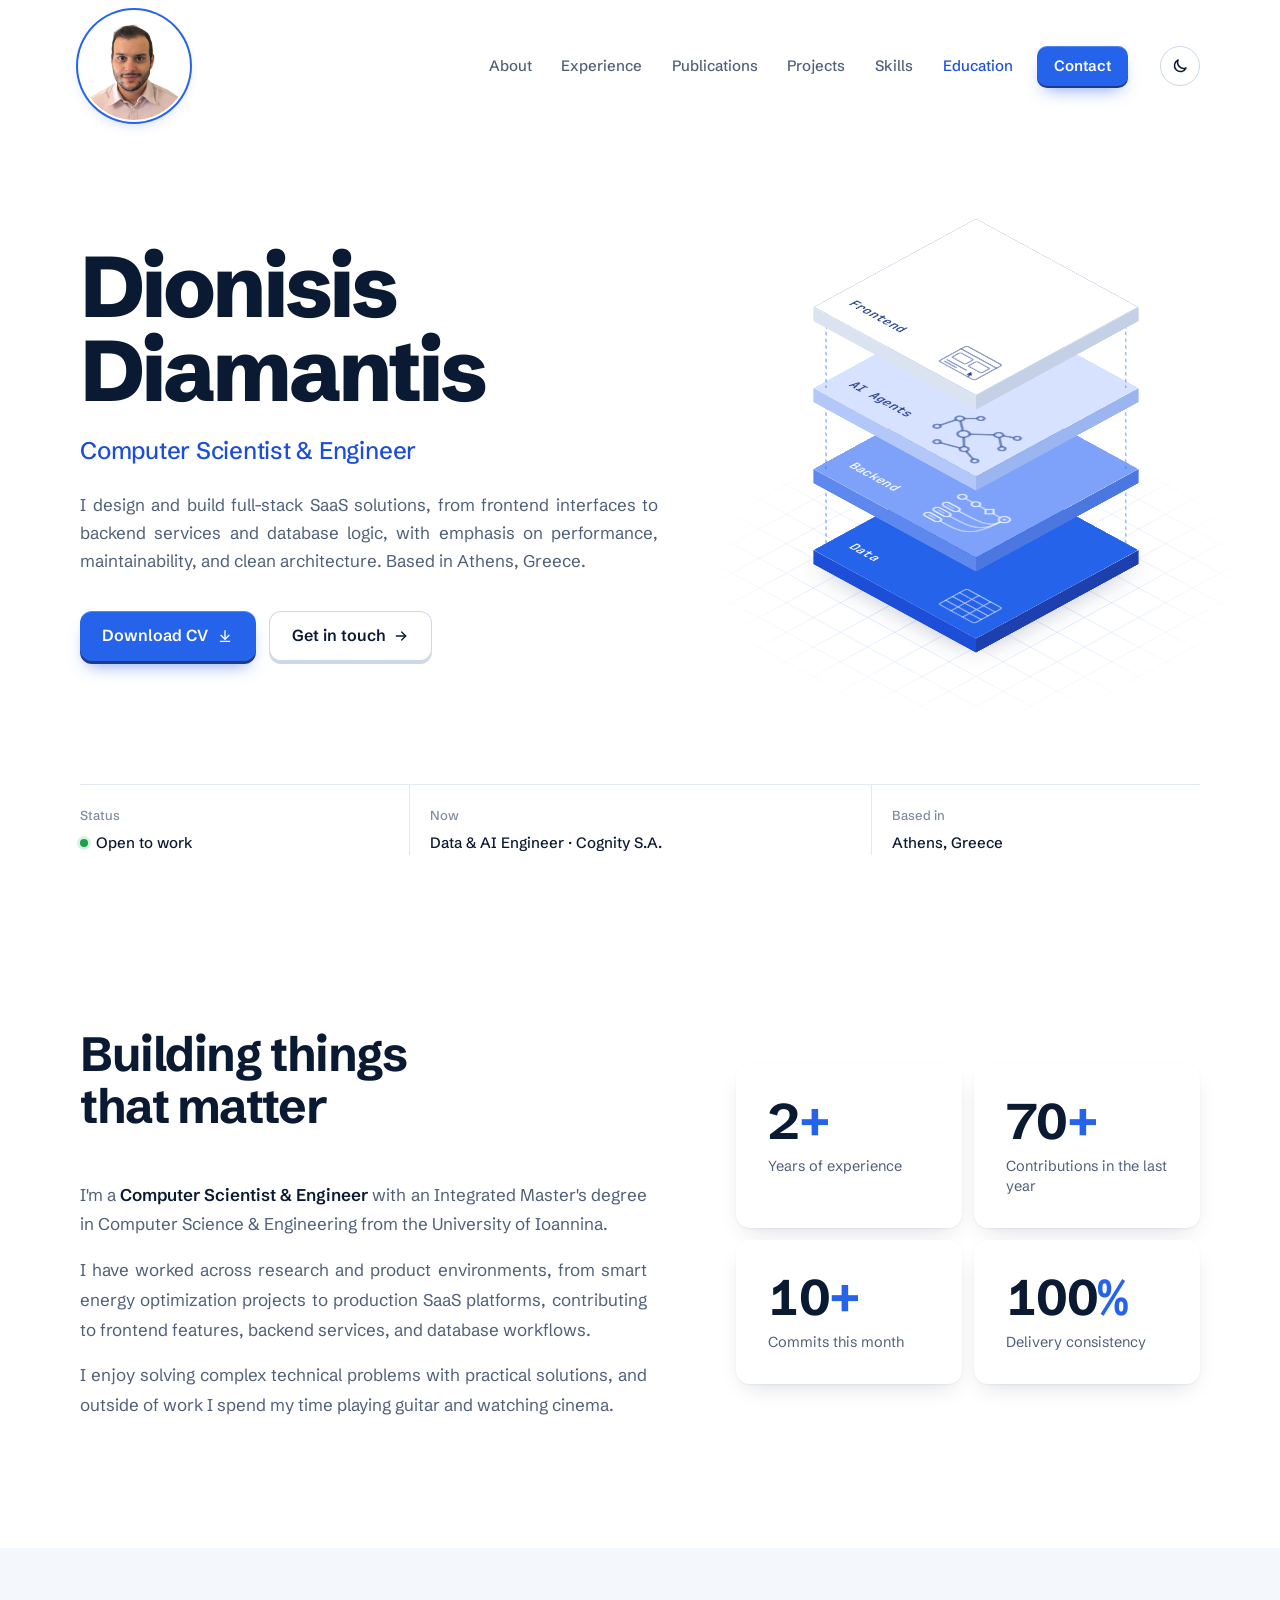
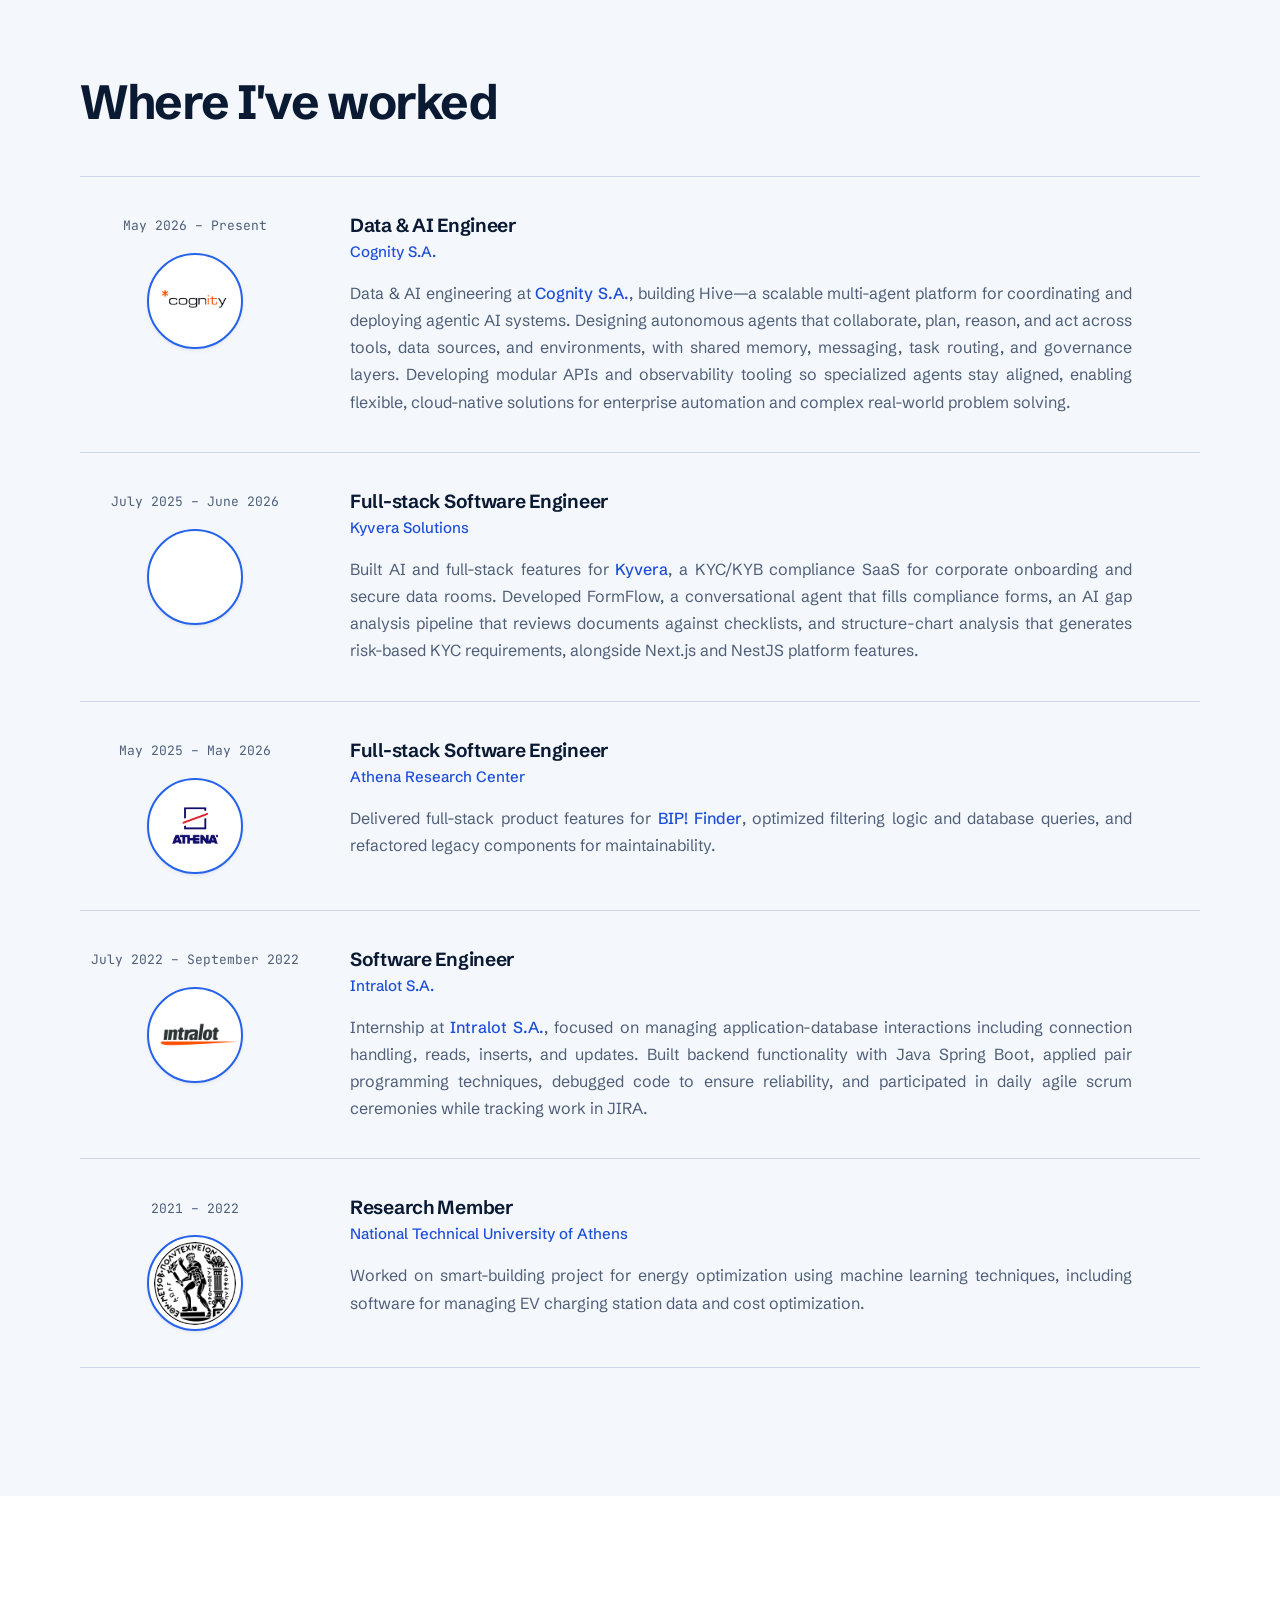
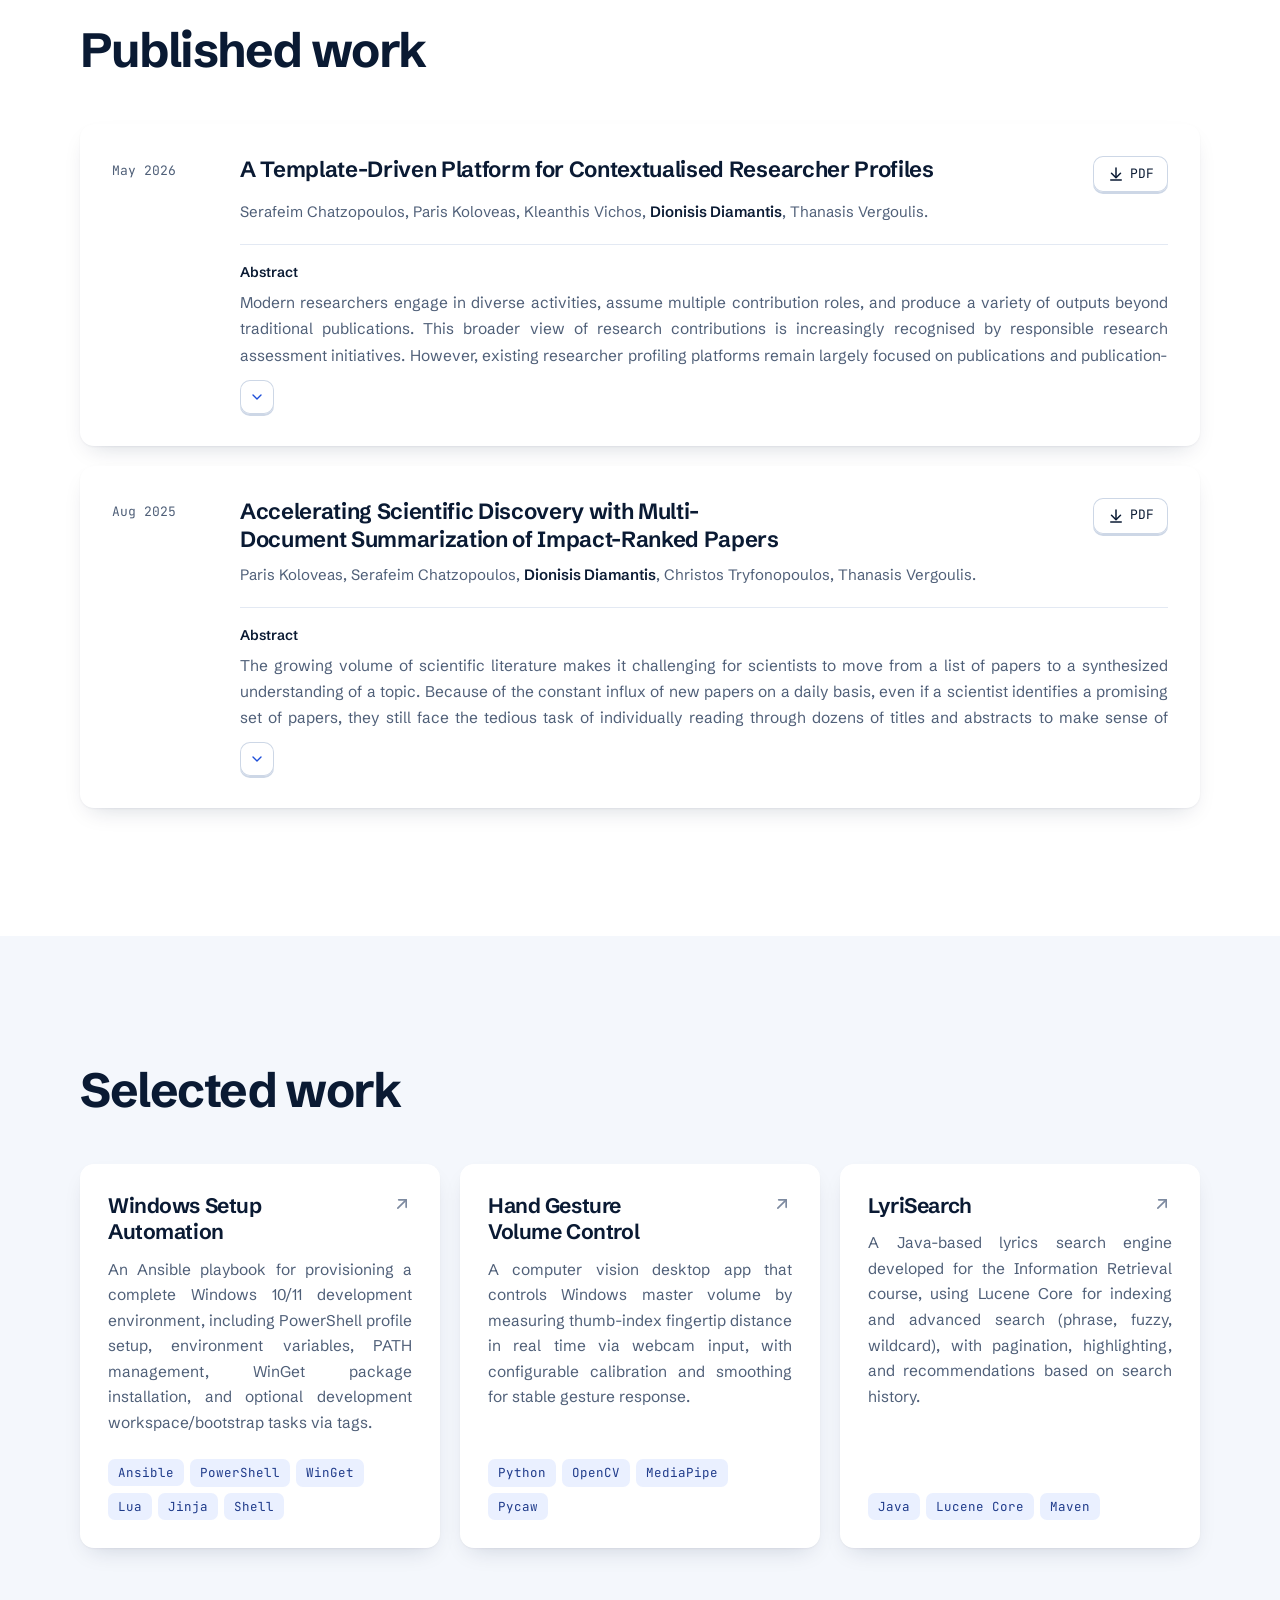
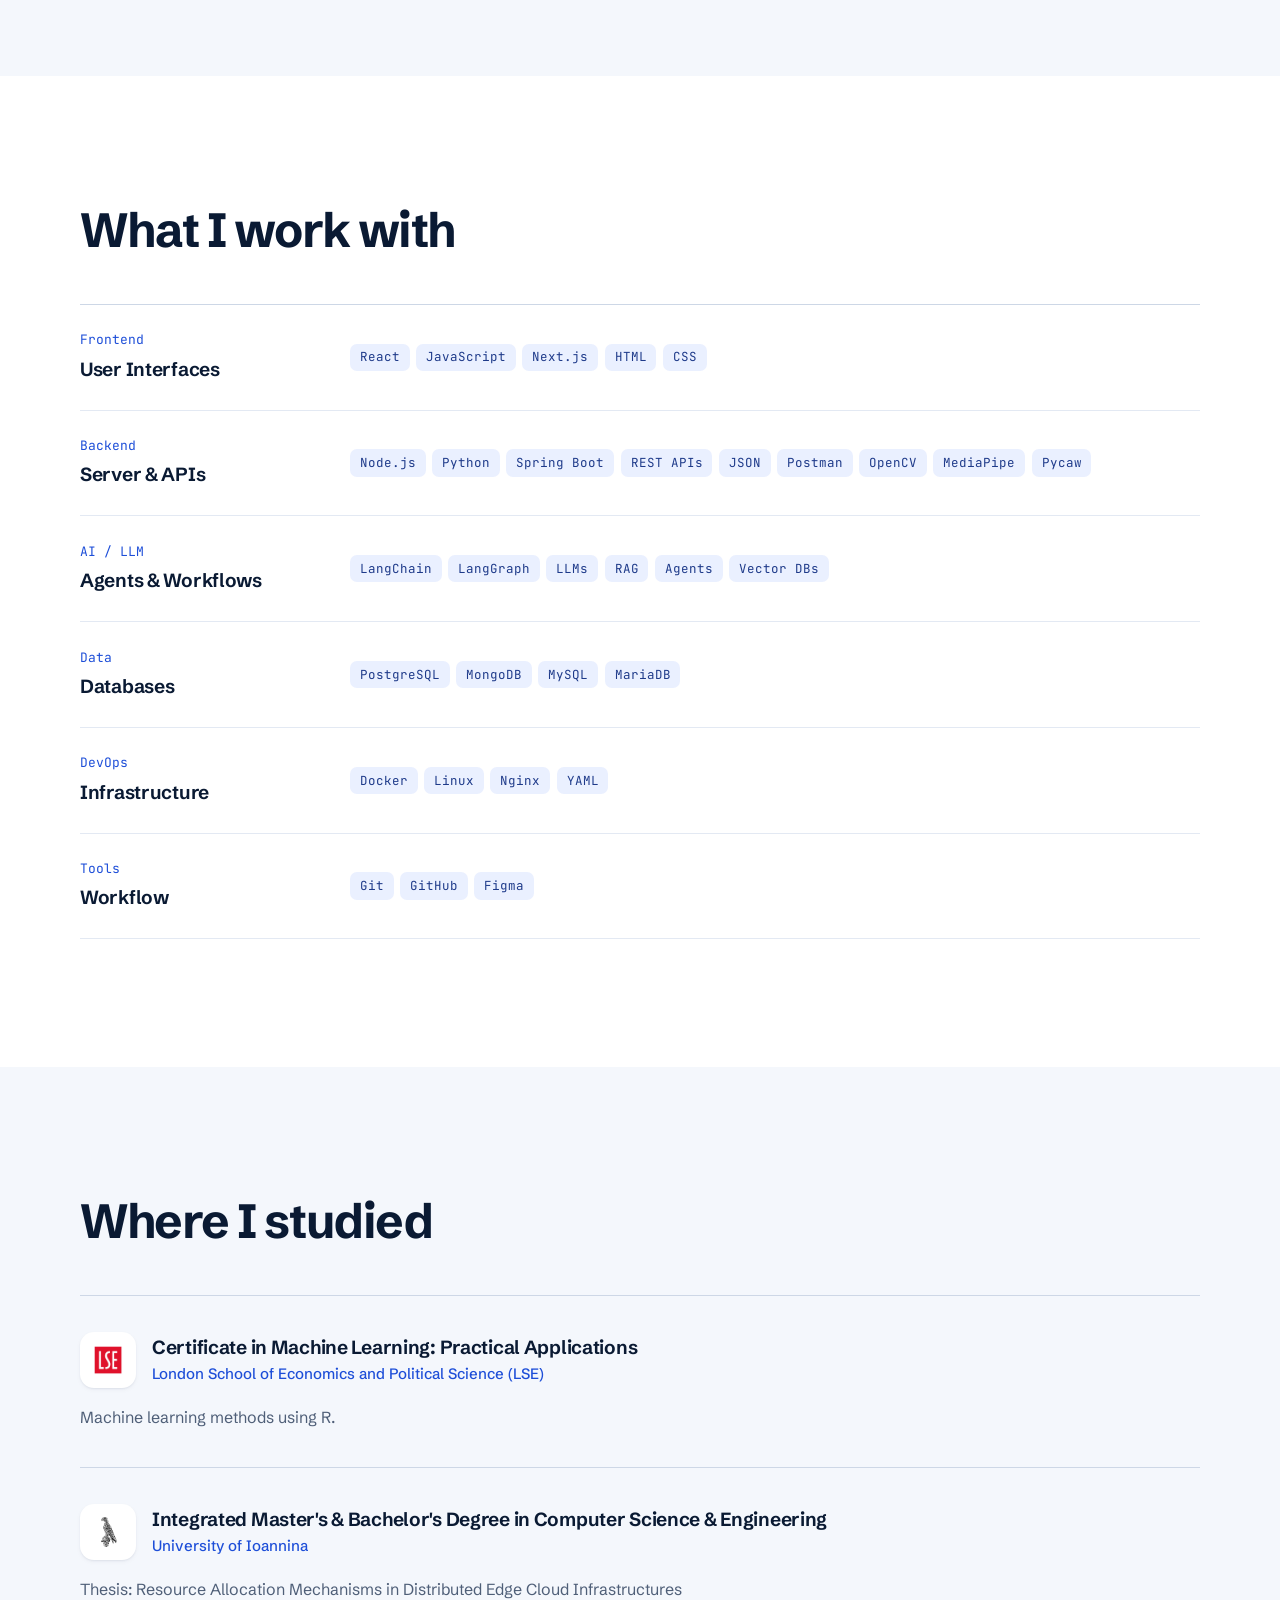
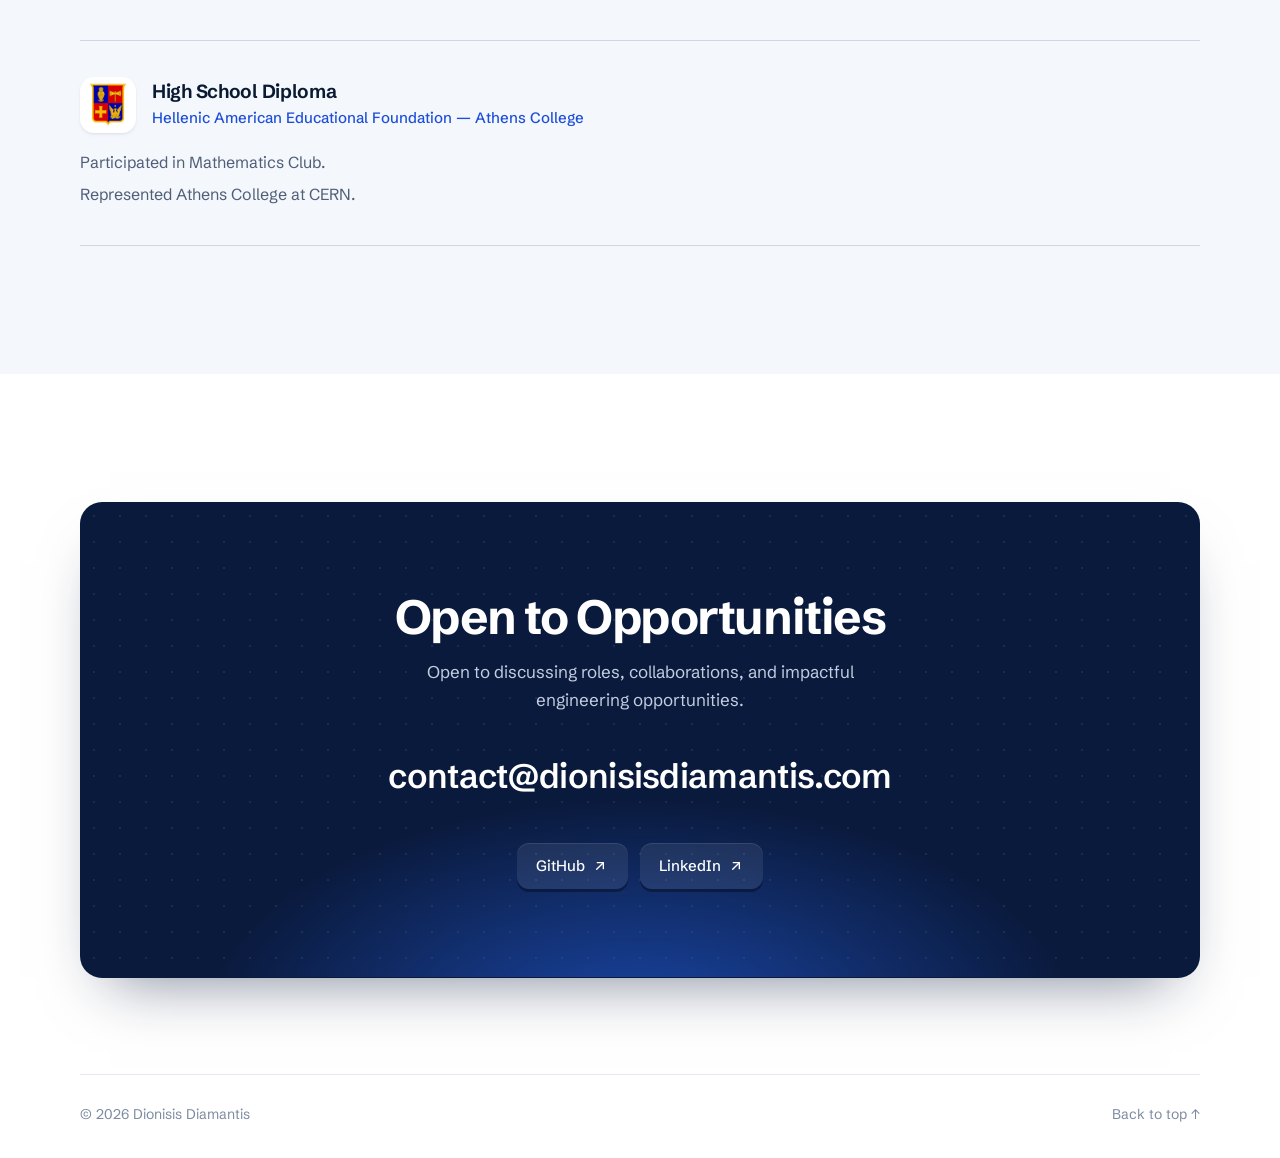
==== commit 2ceda946: "Use plain wrapping for justified text so lines stay on screen on iPhones. On the phone, some justifi" ====
--- a/index.html
+++ b/index.html
@@ -16,7 +16,7 @@
   <link rel="preconnect" href="https://fonts.googleapis.com" />
   <link rel="preconnect" href="https://fonts.gstatic.com" crossorigin />
   <link href="https://fonts.googleapis.com/css2?family=Schibsted+Grotesk:wght@400;500;600;700;800&family=JetBrains+Mono:wght@400;500&display=swap" rel="stylesheet" />
-  <link rel="stylesheet" href="./css/styles.css?v=redesign-9" />
+  <link rel="stylesheet" href="./css/styles.css?v=redesign-10" />
   <script>
     document.documentElement.classList.add('js');
     // apply a theme the visitor picked earlier before the first paint, so there is no flash
--- a/css/styles.css
+++ b/css/styles.css
@@ -154,6 +154,10 @@
   text-align: justify;
   hyphens: auto;
   -webkit-hyphens: auto;
+  /* plain wrapping, not `pretty` (set on every p above): on iPhones (WebKit) justified
+     lines under `pretty` were spaced out far past the right edge, leaving one word visible
+     per line and making the page ~1640px wide */
+  text-wrap: wrap;
 }
 
 /* ---------- NAV ---------- */
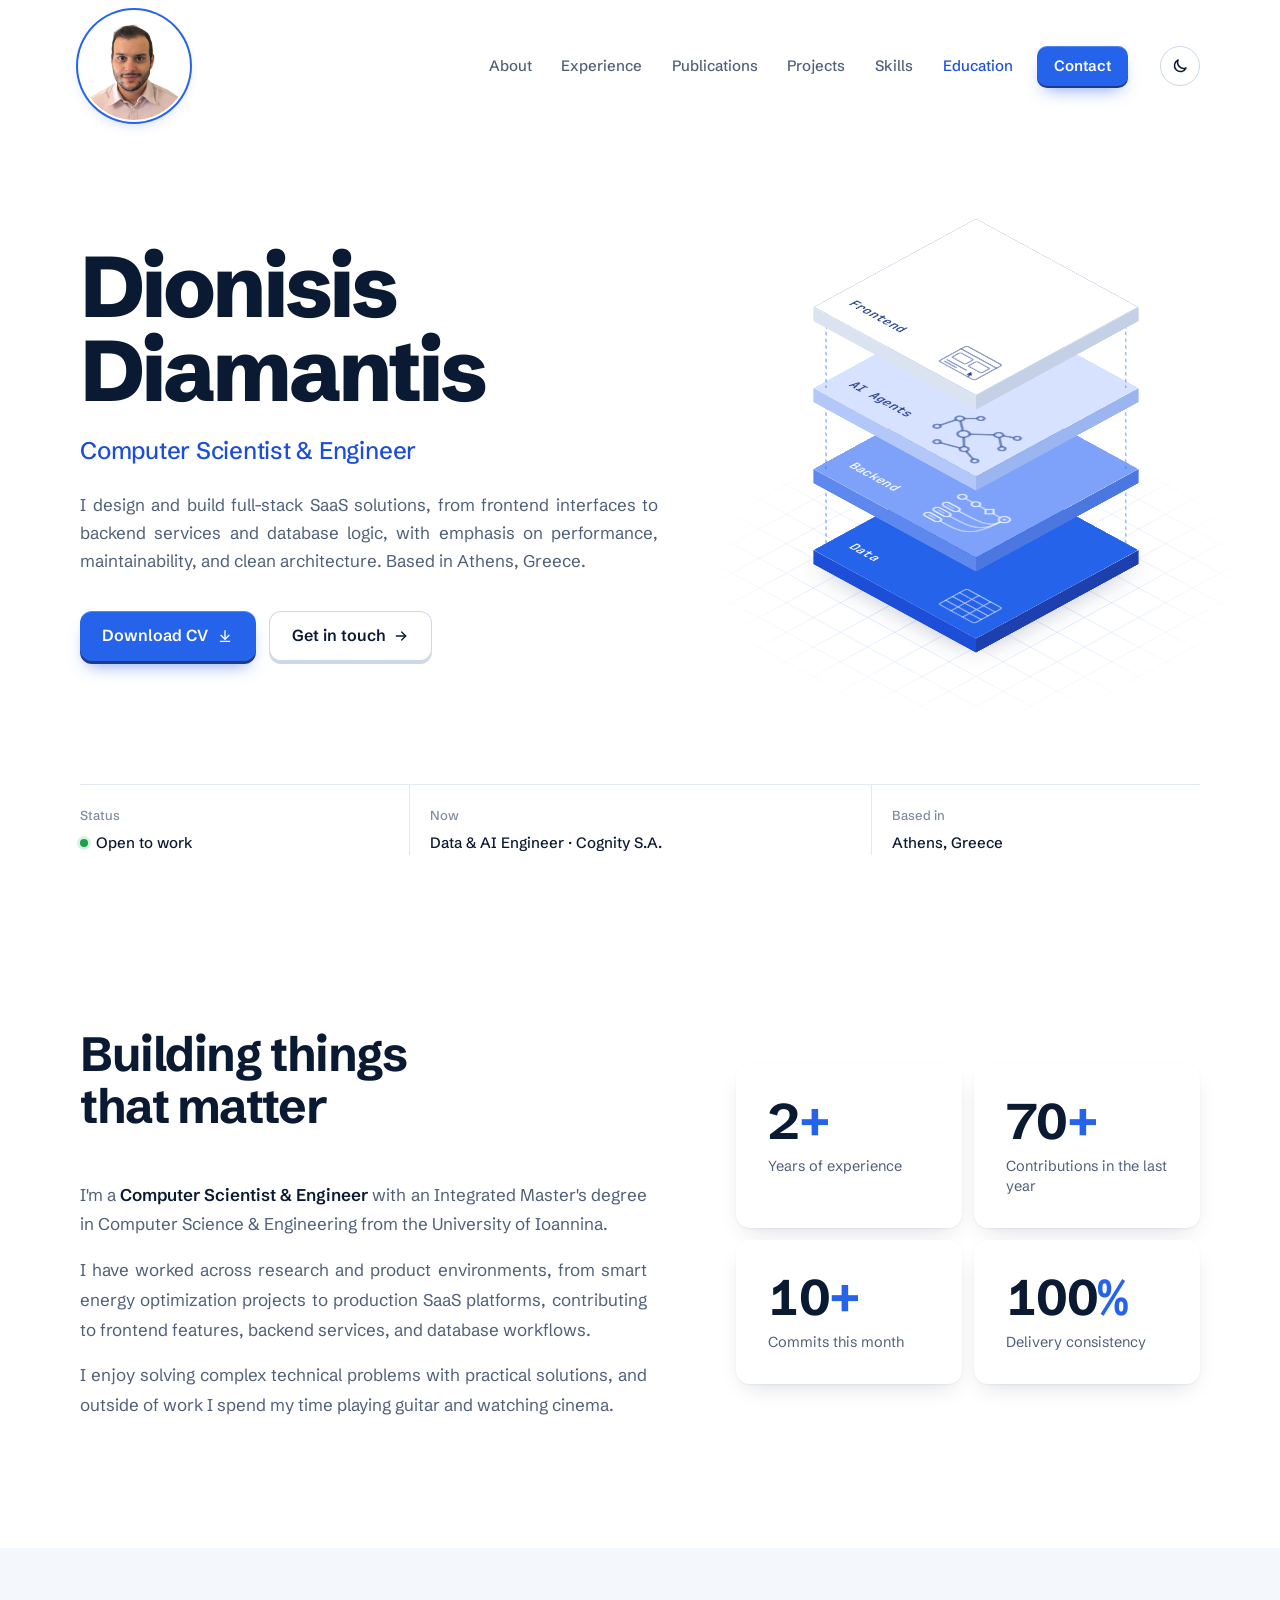
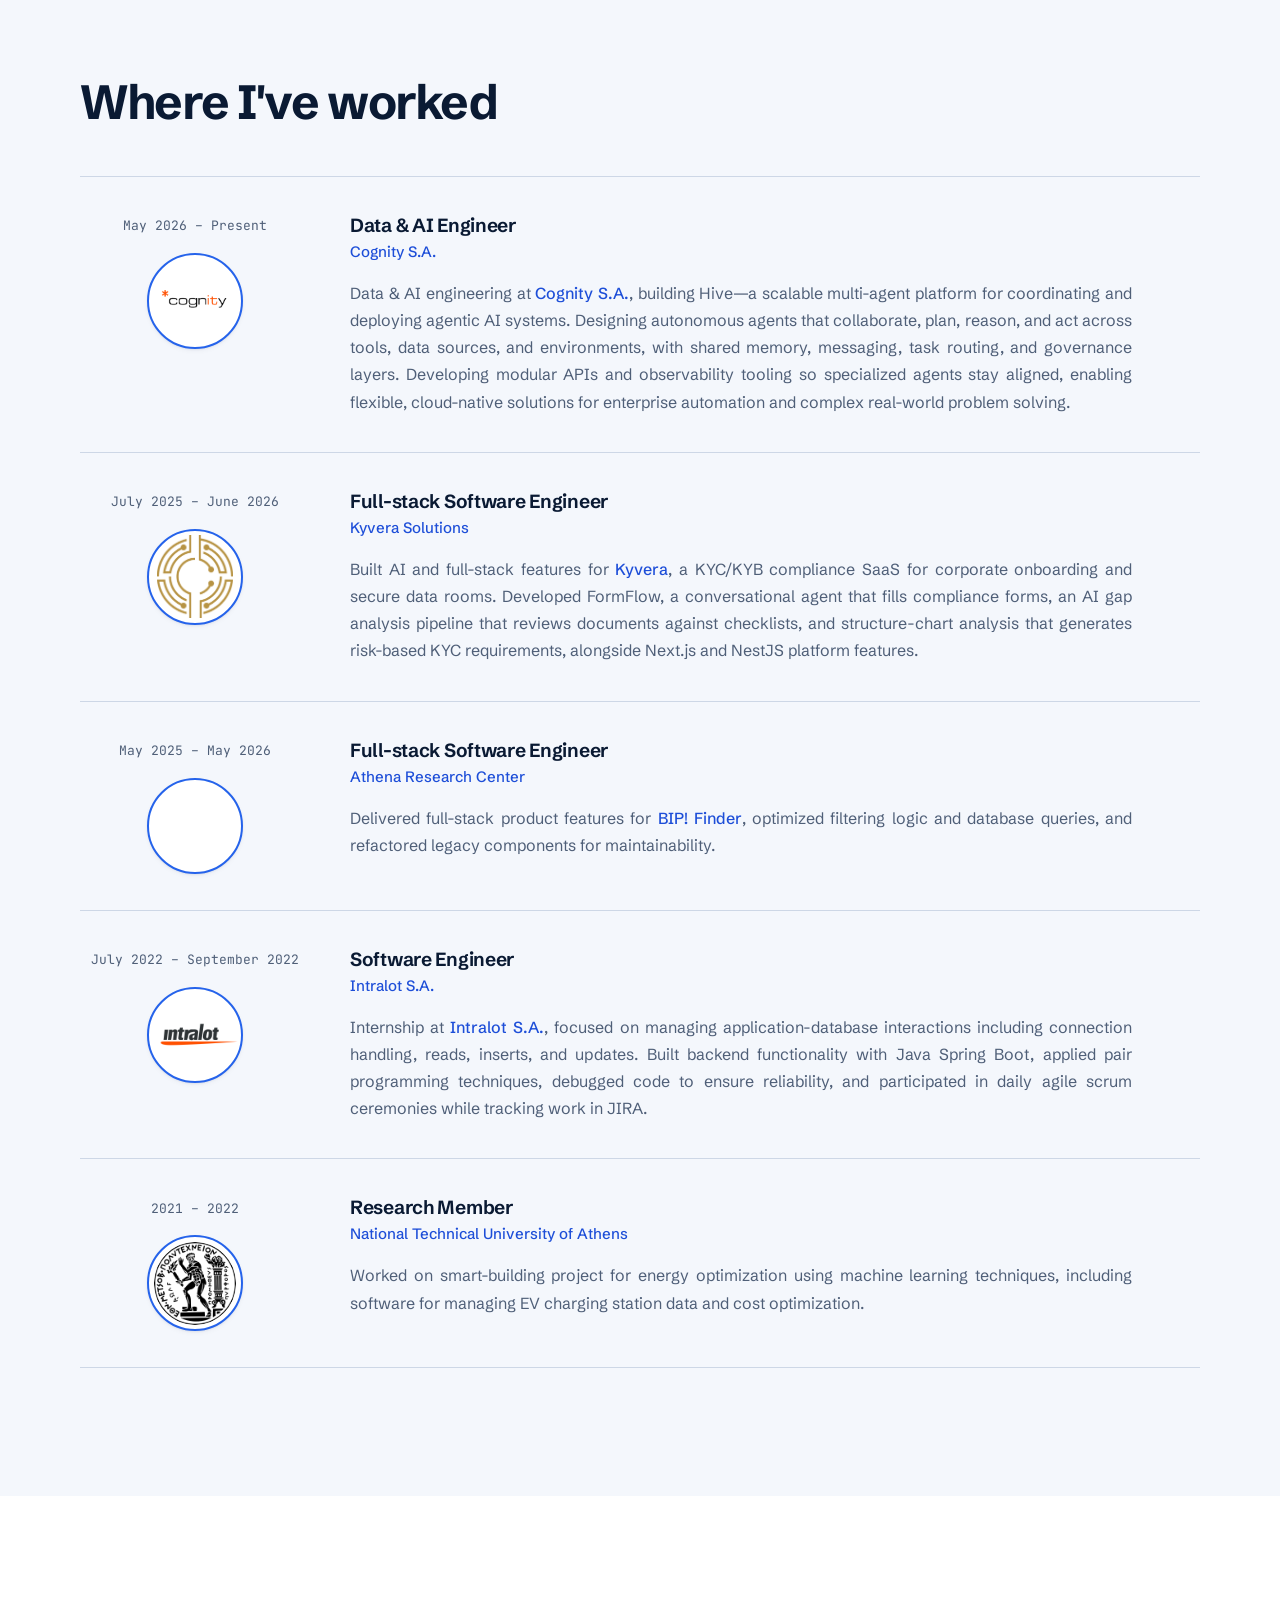
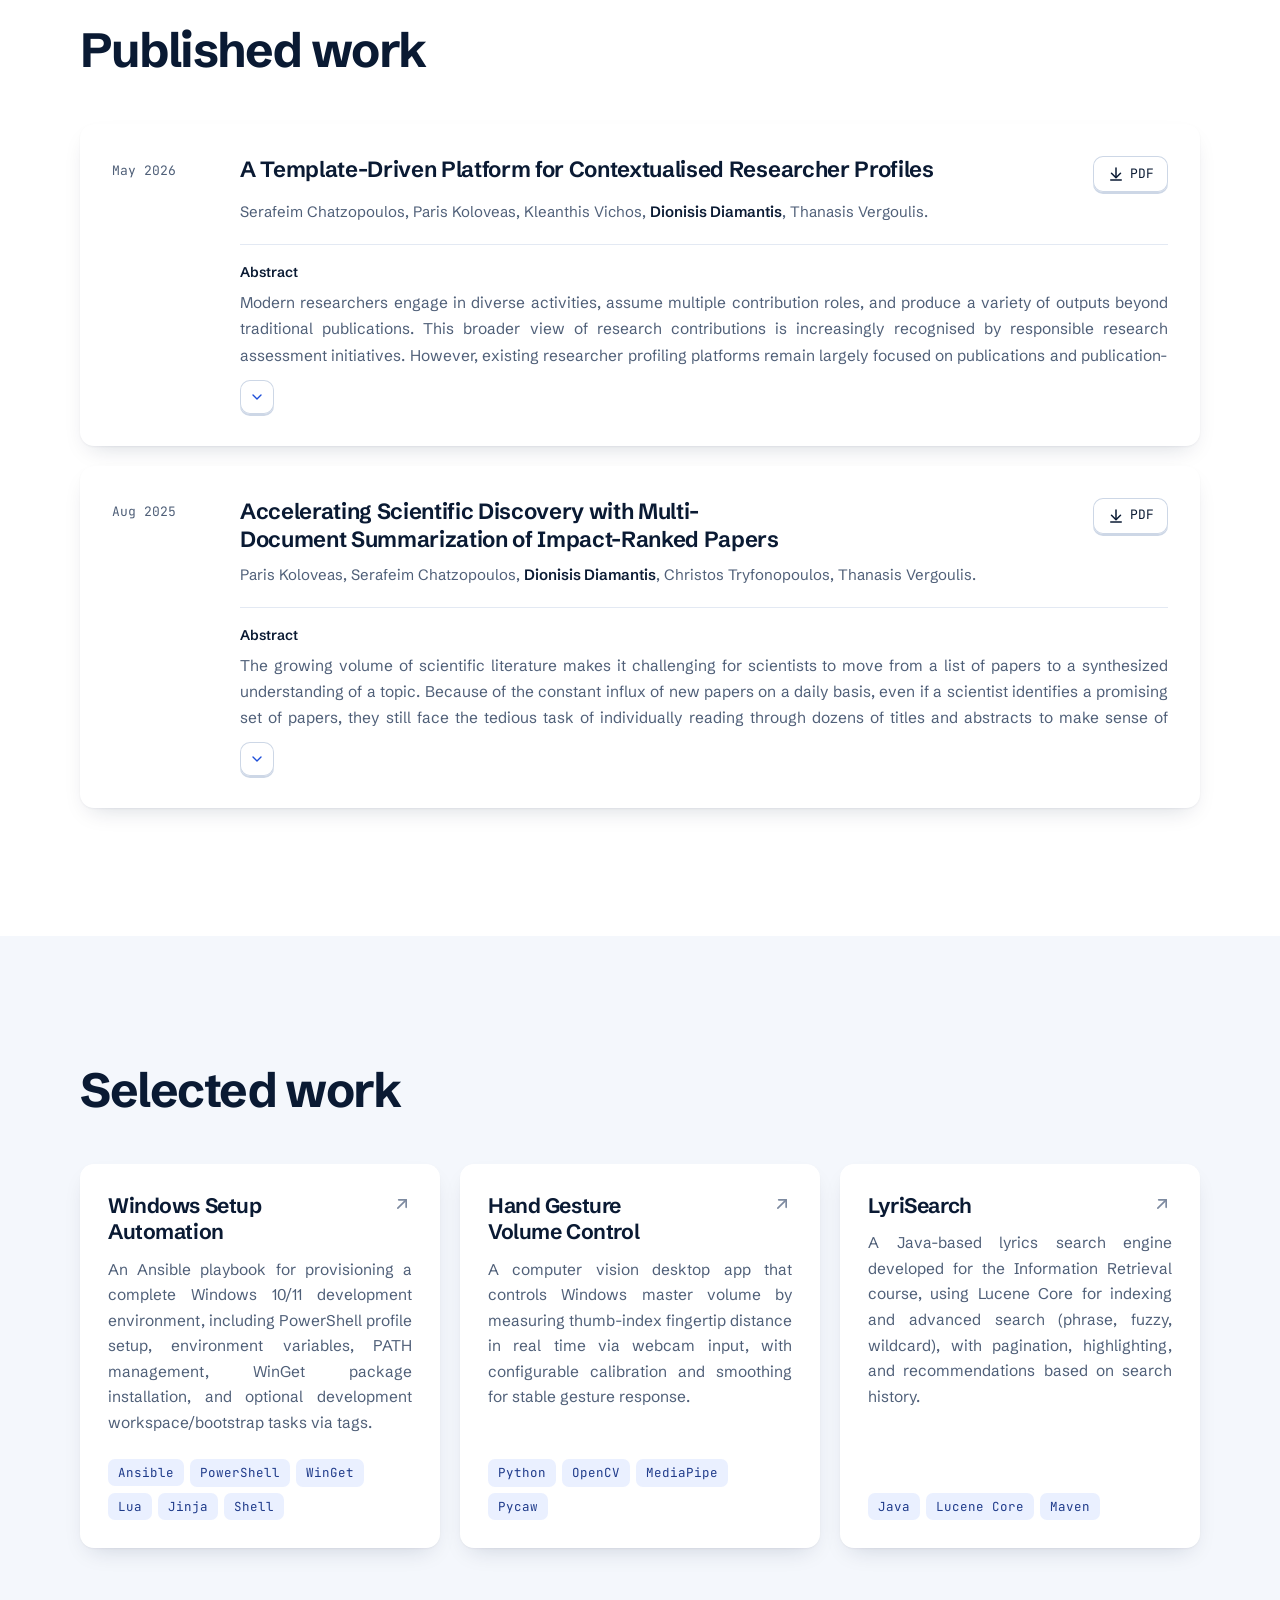
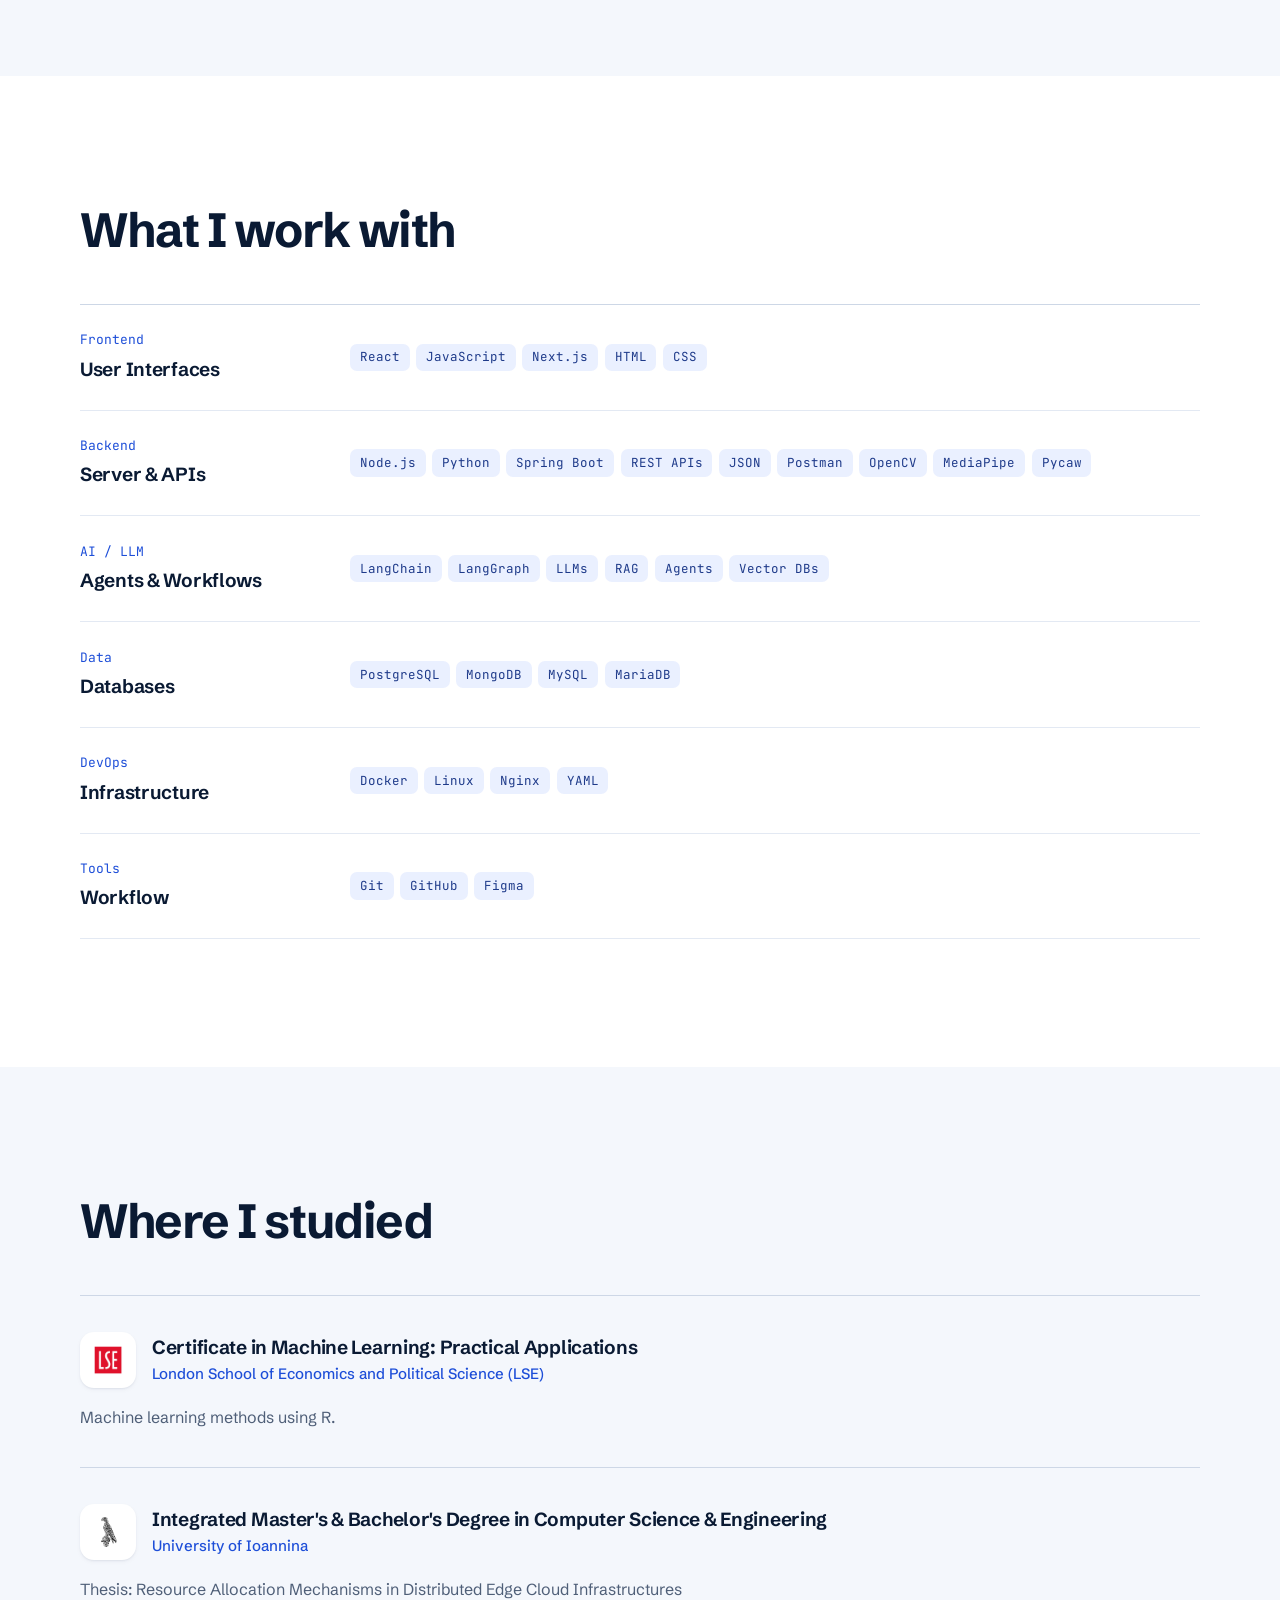
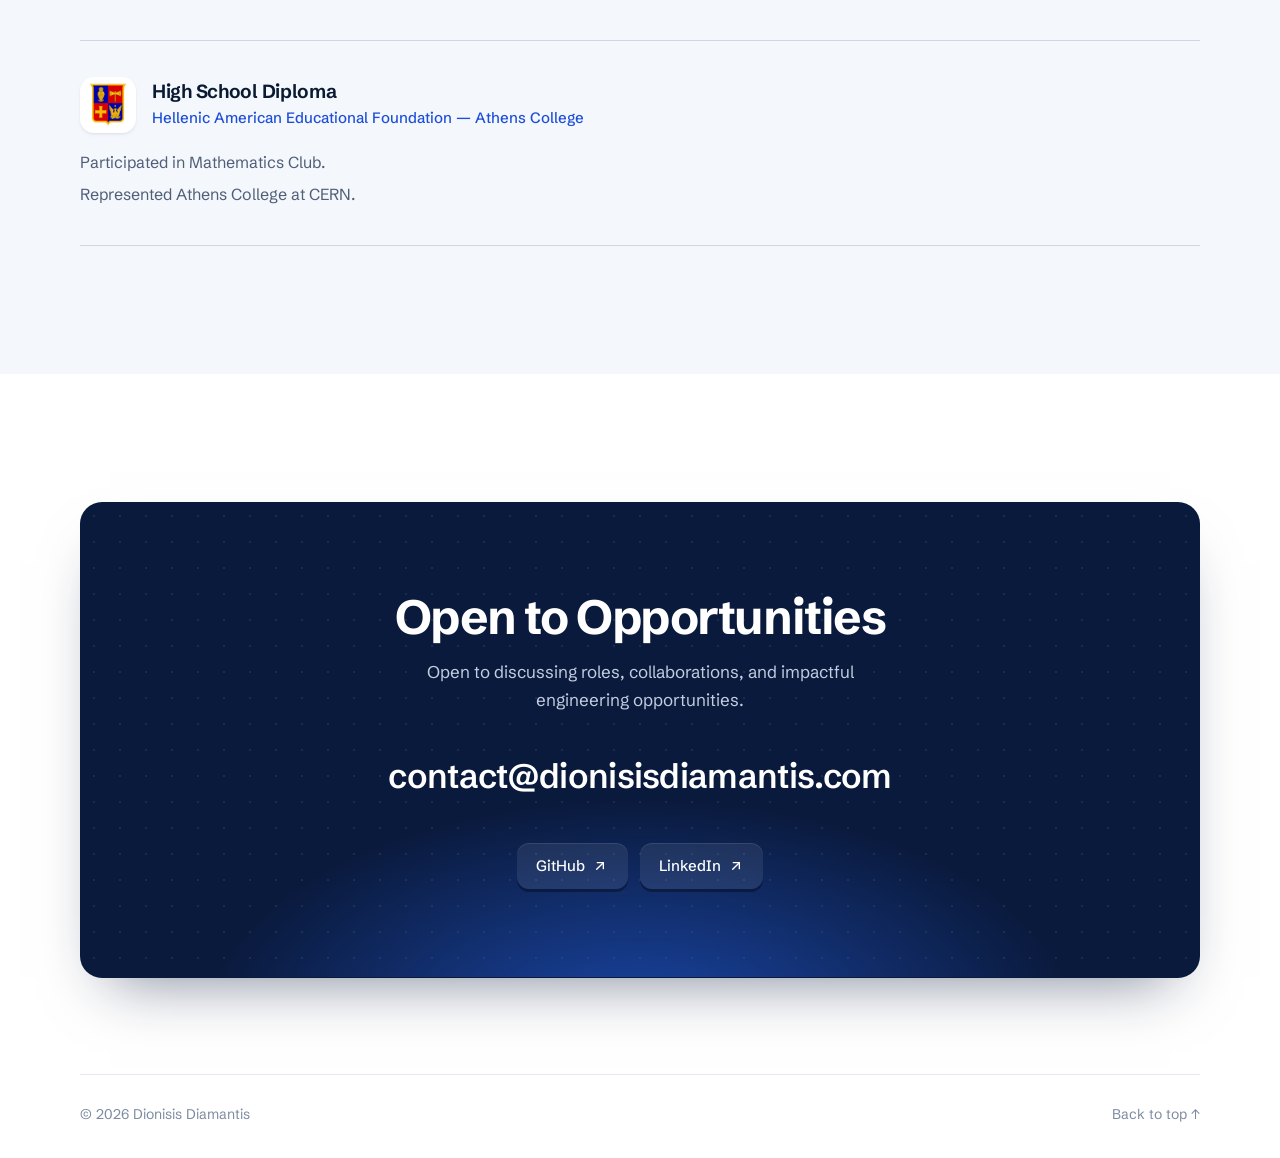
==== commit 3e309f0e: "Remove the ?debug layout readout. It was added to find why the page was wider than the screen on a p" ====
--- a/index.html
+++ b/index.html
@@ -554,6 +554,6 @@
     </div>
   </footer>
 
-  <script src="./js/script.js?v=redesign-9"></script>
+  <script src="./js/script.js?v=redesign-10"></script>
 </body>
 </html>
